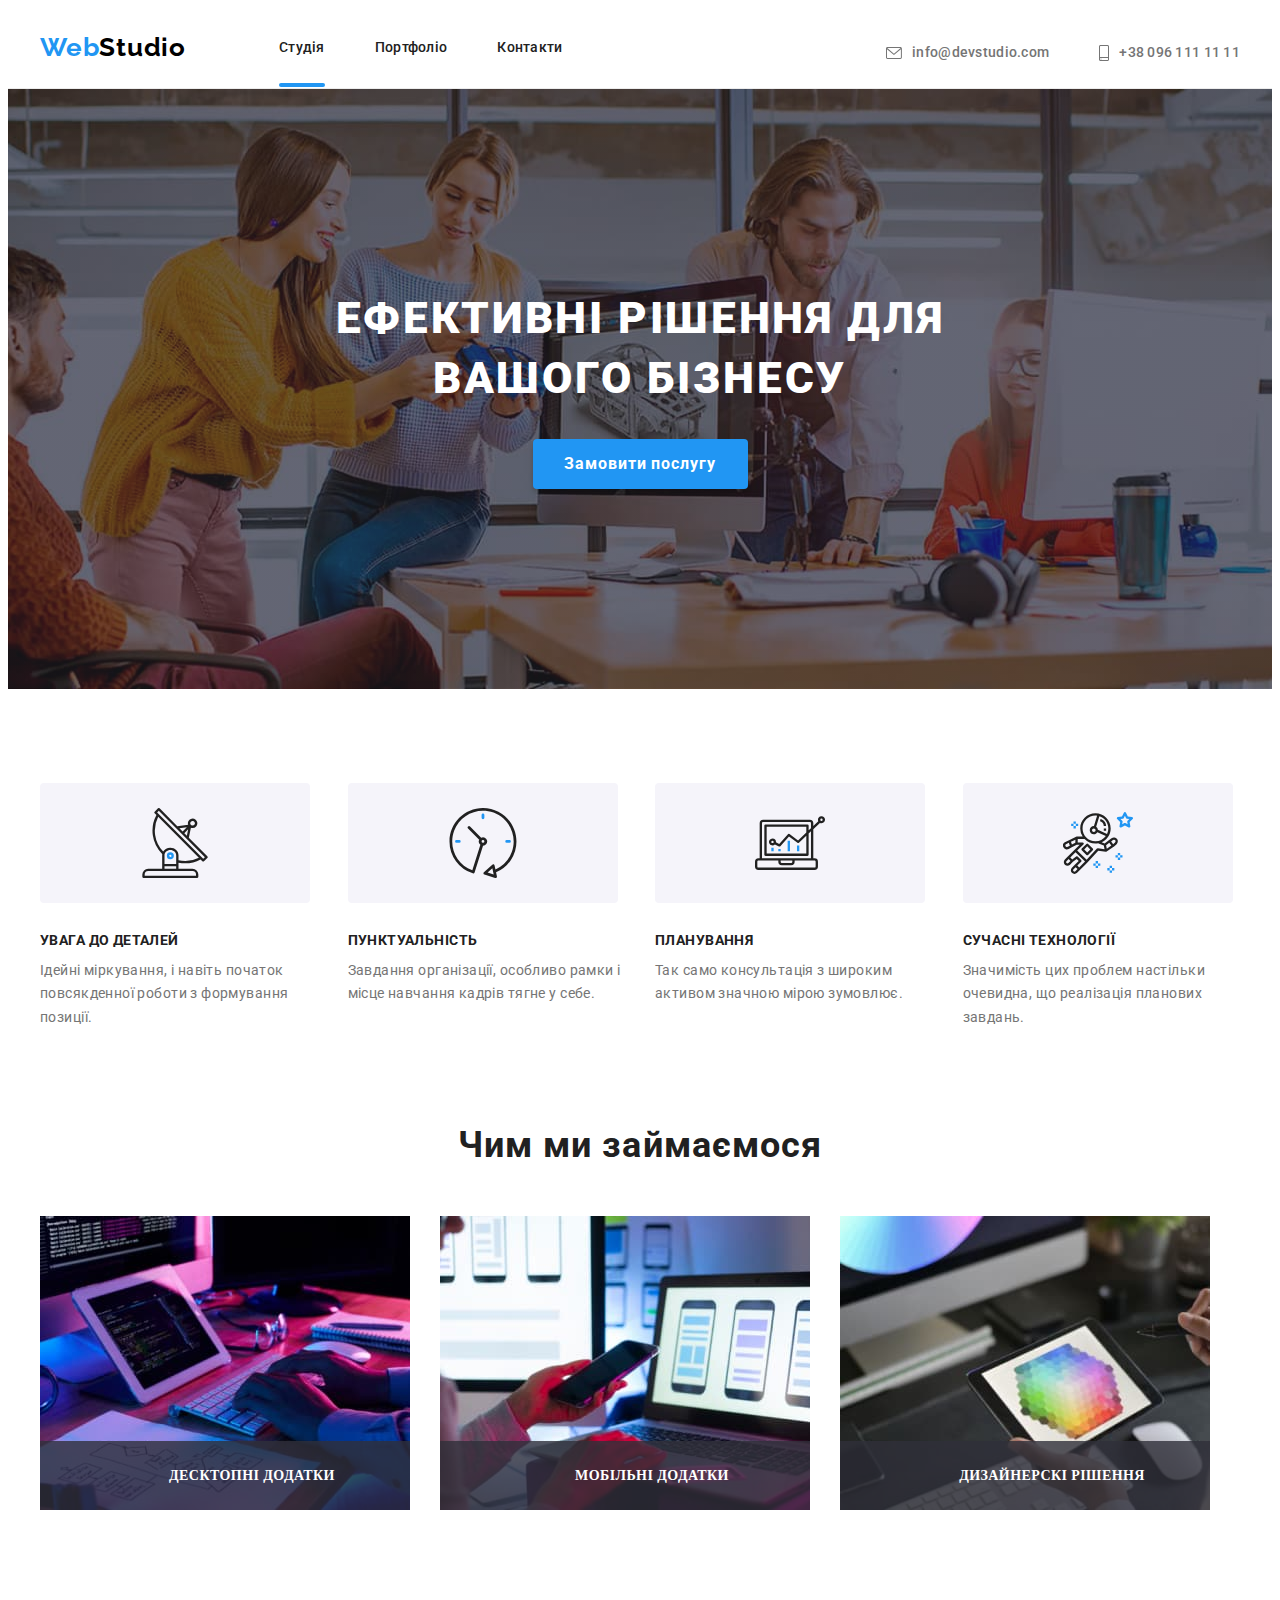
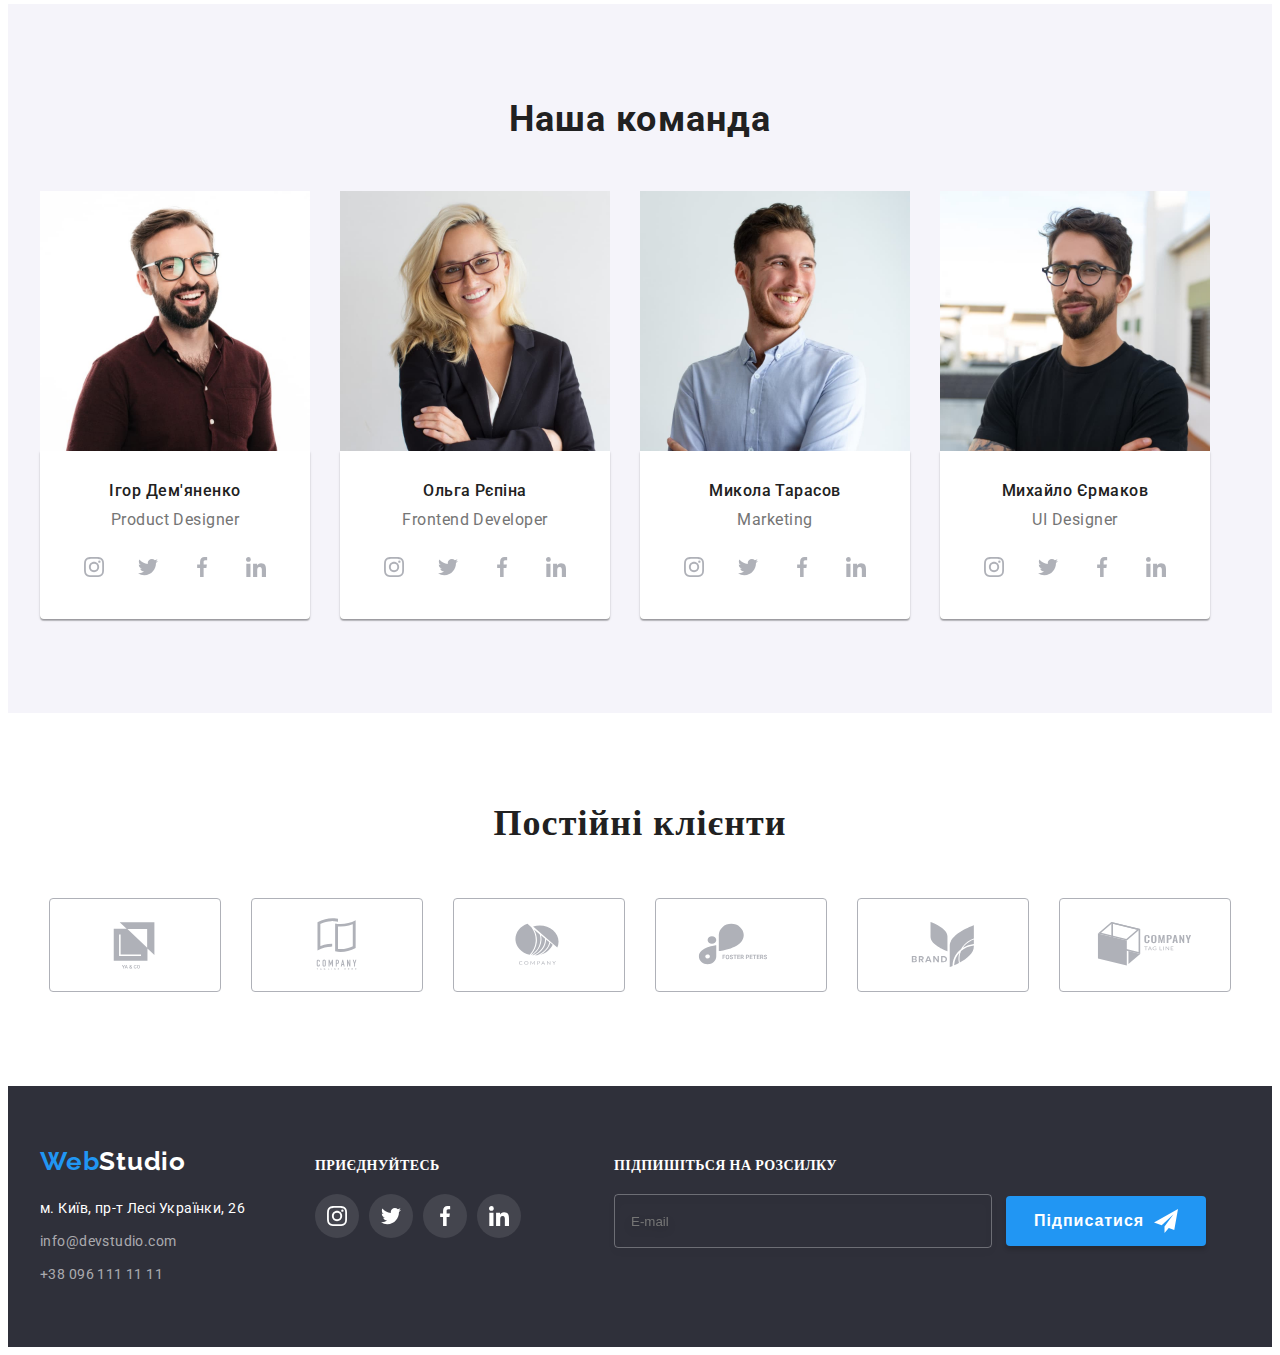
==== index.html @ 25b63eb1 "hw8" ====
<!DOCTYPE html>
<html lang="uk">
  <head>
    <meta charset="UTF-8" />
    <meta http-equiv="X-UA-Compatible" content="IE=edge" />
    <meta name="viewport" content="width=device-width, initial-scale=1.0" />
    <title>WebStudio</title>
    <link rel="preconnect" href="https://fonts.googleapis.com" />
    <link rel="preconnect" href="https://fonts.gstatic.com" crossorigin />
    <link
      href="https://fonts.googleapis.com/css2?family=Raleway:wght@700&family=Roboto:wght@400;500;700;900&display=swap"
      rel="stylesheet"
    />
    <link
      rel="stylesheet"
      href="https://cdnjs.cloudflare.com/ajax/libs/modern-normalize/1.1.0/modern-normalize.min.css"
      integrity="sha512-wpPYUAdjBVSE4KJnH1VR1HeZfpl1ub8YT/NKx4PuQ5NmX2tKuGu6U/JRp5y+Y8XG2tV+wKQpNHVUX03MfMFn9Q=="
      crossorigin="anonymous"
      referrerpolicy="no-referrer"
    />
    <link
      rel="stylesheet"
      href="https://cdnjs.cloudflare.com/ajax/libs/animate.css/4.1.1/animate.min.css"
    />
    <link href="https://unpkg.com/aos@2.3.1/dist/aos.css" rel="stylesheet" />
    <link rel="stylesheet" href="./css/main.min.css" />
  </head>
  <body>
    <header class="header">
      <div class="container header__container">
        <nav class="navigation">
          <a class="navigation__web link" href="./index.html"
            >Web<span class="navigation__studio link">Studio</span></a
          >
          <ul class="list menu">
            <li class="menu__item">
              <a class="menu__link link alink border-studio" href="./index.html"
                >Студія</a
              >
            </li>
            <li class="menu__item">
              <a class="menu__link link" href="./portfolio.html">Портфоліо</a>
            </li>
            <li class="menu__item">
              <a class="menu__link link" href="#">Контакти</a>
            </li>
          </ul>
        </nav>
        <div class="connect">
          <ul class="menu list">
            <li class="menu__item">
              <a class="menu__mail link" href="mailto:info@devstudio.com">
                <svg class="menu__mail-icon" width="16" height="12">
                  <use href="./images/symbol-defs.svg#icon-envelope"></use>
                </svg>
                info@devstudio.com
              </a>
            </li>
            <li class="menu__item">
              <a class="menu__tel link" href="tel:+380961111111">
                <svg class="menu__tel-icon" width="10" height="16">
                  <use href="./images/symbol-defs.svg#icon-smartphone"></use>
                </svg>
                +38 096 111 11 11
              </a>
            </li>
          </ul>
        </div>
      </div>
    </header>
    <main>
      <section class="hero-section">
        <div class="container">
          <h1 class="hero-text header-container">
            Ефективні рішення для вашого бізнесу
          </h1>
          <button class="hero-btn" data-modal-open type="button">
            Замовити послугу
          </button>
        </div>
      </section>
      <section class="main-text">
        <!-- <h2 class="hero-features">Наші особливості</h2> -->
        <div class="container">
          <ul class="hero-list list">
            <li class="hero-item">
              <div class="item-container">
                <svg class="complementary-icon">
                  <use href="./images/symbol-defs.svg#icon-antenna"></use>
                </svg>
              </div>
              <h3 class="hero-title">Увага до деталей</h3>
              <p class="hero-paragraph">
                Ідейні міркування, і навіть початок повсякденної роботи з
                формування позиції.
              </p>
            </li>
            <li class="hero-item">
              <div class="item-container">
                <svg class="complementary-icon">
                  <use href="./images/symbol-defs.svg#icon-clock"></use>
                </svg>
              </div>
              <h3 class="hero-title">Пунктуальність</h3>
              <p class="hero-paragraph">
                Завдання організації, особливо рамки і місце навчання кадрів
                тягне у себе.
              </p>
            </li>
            <li class="hero-item">
              <div class="item-container">
                <svg class="complementary-icon">
                  <use href="./images/symbol-defs.svg#icon-diagram"></use>
                </svg>
              </div>
              <h3 class="hero-title">Планування</h3>
              <p class="hero-paragraph">
                Так само консультація з широким активом значною мірою зумовлює.
              </p>
            </li>
            <li class="hero-item">
              <div class="item-container">
                <svg class="complementary-icon">
                  <use href="./images/symbol-defs.svg#icon-astronaut"></use>
                </svg>
              </div>
              <h3 class="hero-title">Сучасні технології</h3>
              <p class="hero-paragraph">
                Значимість цих проблем настільки очевидна, що реалізація
                планових завдань.
              </p>
            </li>
          </ul>
        </div>
      </section>
      <section class="section-3">
        <div class="container">
          <h2 class="section__3">Чим ми займаємося</h2>
          <ul class="section__list list">
            <li>
              <div class="section__photo">
                <img
                  src="./images/images1.jpg"
                  alt="Розробка сайтів"
                  width="370"
                  height="294"
                />
                <p class="section__3-text">Десктопні додатки</p>
              </div>
            </li>
            <li>
              <div class="section__photo">
                <img
                  src="./images/images2.jpg"
                  alt="Розробка мобільних додатків"
                  width="370"
                  height="294"
                />
                <p class="section__3-text">Мобільні додатки</p>
              </div>
            </li>
            <li>
              <div class="section__photo">
                <img
                  src="./images/images3.jpg"
                  alt="Дизайн сайтів"
                  width="370"
                  height="294"
                />
                <p class="section__3-text">Дизайнерскі рішення</p>
              </div>
            </li>
          </ul>
        </div>
      </section>
      <section class="hero-section-4">
        <div class="container">
          <h2 class="section-4">Наша команда</h2>
          <ul class="hero-section4 list">
            <li class="manufacturers">
              <img
                src="./images/images-ihor.jpg"
                alt="Ігор Дем'яненко"
                width="270"
                height="260"
              />
              <div class="border-worker">
                <h3 class="hero-worker">Ігор Дем'яненко</h3>
                <p class="hero-position" lang="en">Product Designer</p>
                <ul class="list-soc list">
                  <li class="link-soc link">
                    <a class="worker-soc-link" href="#">
                      <svg class="soc-icon" width="20" height="20">
                        <use
                          href="./images/symbol-defs.svg#icon-instagram"
                        ></use>
                      </svg>
                    </a>
                  </li>
                  <li class="link-soc link">
                    <a class="worker-soc-link" href="#">
                      <svg class="soc-icon" width="20" height="20">
                        <use href="./images/symbol-defs.svg#icon-twitter"></use>
                      </svg>
                    </a>
                  </li>
                  <li class="link-soc link">
                    <a class="worker-soc-link" href="#">
                      <svg class="soc-icon" width="20" height="20">
                        <use
                          href="./images/symbol-defs.svg#icon-facebook"
                        ></use>
                      </svg>
                    </a>
                  </li>
                  <li class="link-soc link">
                    <a class="worker-soc-link" href="#">
                      <svg class="soc-icon" width="20" height="20">
                        <use
                          href="./images/symbol-defs.svg#icon-linkedin"
                        ></use>
                      </svg>
                    </a>
                  </li>
                </ul>
              </div>
            </li>
            <li class="manufacturers">
              <img
                src="./images/images-olha.jpg"
                alt="Ольга Рєпіна"
                width="270"
                height="260"
              />
              <div class="border-worker">
                <h3 class="hero-worker">Ольга Рєпіна</h3>
                <p class="hero-position" lang="en">Frontend Developer</p>
                <ul class="list-soc list">
                  <li class="link-soc link">
                    <a class="worker-soc-link" href="#">
                      <svg class="soc-icon" width="20" height="20">
                        <use
                          href="./images/symbol-defs.svg#icon-instagram"
                        ></use>
                      </svg>
                    </a>
                  </li>
                  <li class="link-soc link">
                    <a class="worker-soc-link" href="#">
                      <svg class="soc-icon" width="20" height="20">
                        <use href="./images/symbol-defs.svg#icon-twitter"></use>
                      </svg>
                    </a>
                  </li>
                  <li class="link-soc link">
                    <a class="worker-soc-link" href="#">
                      <svg class="soc-icon" width="20" height="20">
                        <use
                          href="./images/symbol-defs.svg#icon-facebook"
                        ></use>
                      </svg>
                    </a>
                  </li>
                  <li class="link-soc link">
                    <a class="worker-soc-link" href="#">
                      <svg class="soc-icon" width="20" height="20">
                        <use
                          href="./images/symbol-defs.svg#icon-linkedin"
                        ></use>
                      </svg>
                    </a>
                  </li>
                </ul>
              </div>
            </li>
            <li class="manufacturers">
              <img
                src="./images/images-mykola.jpg"
                alt="Микола Тарасов"
                width="270"
                height="260"
              />
              <div class="border-worker">
                <h3 class="hero-worker">Микола Тарасов</h3>
                <p class="hero-position" lang="en">Marketing</p>
                <ul class="list-soc list">
                  <li class="link-soc link">
                    <a class="worker-soc-link" href="#">
                      <svg class="soc-icon" width="20" height="20">
                        <use
                          href="./images/symbol-defs.svg#icon-instagram"
                        ></use>
                      </svg>
                    </a>
                  </li>
                  <li class="link-soc link">
                    <a class="worker-soc-link" href="#">
                      <svg class="soc-icon" width="20" height="20">
                        <use href="./images/symbol-defs.svg#icon-twitter"></use>
                      </svg>
                    </a>
                  </li>
                  <li class="link-soc link">
                    <a class="worker-soc-link" href="#">
                      <svg class="soc-icon" width="20" height="20">
                        <use
                          href="./images/symbol-defs.svg#icon-facebook"
                        ></use>
                      </svg>
                    </a>
                  </li>
                  <li class="link-soc link">
                    <a class="worker-soc-link" href="#">
                      <svg class="soc-icon" width="20" height="20">
                        <use
                          href="./images/symbol-defs.svg#icon-linkedin"
                        ></use>
                      </svg>
                    </a>
                  </li>
                </ul>
              </div>
            </li>
            <li class="manufacturers">
              <img
                src="./images/images-mykhailo.jpg"
                alt="Михайло Єрмаков"
                width="270"
                height="260"
              />
              <div class="border-worker">
                <h3 class="hero-worker">Михайло Єрмаков</h3>
                <p class="hero-position" lang="en">UI Designer</p>
                <ul class="list-soc list">
                  <li class="link-soc link">
                    <a class="worker-soc-link" href="#">
                      <svg class="soc-icon" width="20" height="20">
                        <use
                          href="./images/symbol-defs.svg#icon-instagram"
                        ></use>
                      </svg>
                    </a>
                  </li>
                  <li class="link-soc link">
                    <a class="worker-soc-link" href="#">
                      <svg class="soc-icon" width="20" height="20">
                        <use href="./images/symbol-defs.svg#icon-twitter"></use>
                      </svg>
                    </a>
                  </li>
                  <li class="link-soc link">
                    <a class="worker-soc-link" href="#">
                      <svg class="soc-icon" width="20" height="20">
                        <use
                          href="./images/symbol-defs.svg#icon-facebook"
                        ></use>
                      </svg>
                    </a>
                  </li>
                  <li class="link-soc link">
                    <a class="worker-soc-link" href="#">
                      <svg class="soc-icon" width="20" height="20">
                        <use
                          href="./images/symbol-defs.svg#icon-linkedin"
                        ></use>
                      </svg>
                    </a>
                  </li>
                </ul>
              </div>
            </li>
          </ul>
        </div>
      </section>
      <section class="section-client">
        <div class="clients-container container">
          <h2 class="section-5">Постійні клієнти</h2>
          <ul class="section5-list list">
            <li class="section-5-list">
              <a class="section-5-link" href="#">
                <svg class="section5" width="106" height="60">
                  <use href="./images/symbol-defs.svg#icon-Logo"></use>
                </svg>
              </a>
            </li>
            <li class="section-5-list">
              <a class="section-5-link" href="#">
                <svg class="section5" width="106" height="60">
                  <use href="./images/symbol-defs.svg#icon-Logo-2"></use>
                </svg>
              </a>
            </li>
            <li class="section-5-list">
              <a class="section-5-link" href="#">
                <svg class="section5" width="106" height="60">
                  <use href="./images/symbol-defs.svg#icon-Logo-3"></use>
                </svg>
              </a>
            </li>
            <li class="section-5-list">
              <a class="section-5-link" href="#">
                <svg class="section5" width="106" height="60">
                  <use href="./images/symbol-defs.svg#icon-Logo-4"></use>
                </svg>
              </a>
            </li>
            <li class="section-5-list">
              <a class="section-5-link" href="#">
                <svg class="section5" width="106" height="60">
                  <use href="./images/symbol-defs.svg#icon-Logo-5"></use>
                </svg>
              </a>
            </li>
            <li class="section-5-list">
              <a class="section-5-link" href="#">
                <svg class="section5" width="106" height="60">
                  <use href="./images/symbol-defs.svg#icon-Logo-6"></use>
                </svg>
              </a>
            </li>
          </ul>
        </div>
      </section>
    </main>
    <footer class="footer">
      <div class="footer-completely container">
        <div class="Webstudio">
          <a class="footer-webstudio link" href="./index.html"
            >Web<span class="footer-studio">Studio</span></a
          >
          <address class="footer-adress">
            <ul class="list">
              <li>
                <a
                  class="footer-map link"
                  href="https://goo.gl/maps/qHowAvCpYgENEXxt7"
                  target="_blank"
                  rel="noopener noreferrer"
                  >м. Київ, пр-т Лесі Українки, 26</a
                >
              </li>
              <li>
                <a class="footer-mail link" href="mailto:info@devstudio.com"
                  >info@devstudio.com</a
                >
              </li>
              <li>
                <a class="footer-tel link" href="tel:+380961111111"
                  >+38 096 111 11 11</a
                >
              </li>
            </ul>
          </address>
        </div>
        <div class="footer-soc">
          <p class="footer-text">приєднуйтесь</p>
          <ul class="footer-soc-list list">
            <li class="footer-link link">
              <a class="footer-links" href="#">
                <svg class="footer-soc-links" width="20" height="20">
                  <use href="./images/symbol-defs.svg#icon-instagram"></use>
                </svg>
              </a>
            </li>
            <li class="footer-link link">
              <a class="footer-links" href="#">
                <svg class="footer-soc-links" width="20" height="20">
                  <use href="./images/symbol-defs.svg#icon-twitter"></use>
                </svg>
              </a>
            </li>
            <li class="footer-link link">
              <a class="footer-links" href="#">
                <svg class="footer-soc-links" width="20" height="20">
                  <use href="./images/symbol-defs.svg#icon-facebook"></use>
                </svg>
              </a>
            </li>
            <li class="footer-link link">
              <a class="footer-links" href="#">
                <svg class="footer-soc-links" width="20" height="20">
                  <use href="./images/symbol-defs.svg#icon-linkedin"></use>
                </svg>
              </a>
            </li>
          </ul>
        </div>
        <div class="subscribe">
          <p class="subscribe-text">Підпишіться на розсилку</p>
          <form class="js-speaker-form">
            <label for="mail" class="form-mail">
              <input
                class="text-input"
                type="email"
                name="mail"
                placeholder="E-mail"
                id="mail"
              />
            </label>
            <button class="subscribe-text-btn" type="submit">
              Підписатися
              <svg class="send-icon" width="24" height="24">
                <use href="./images/symbol-defs.svg#icon-send"></use>
              </svg>
            </button>
          </form>
        </div>
      </div>
    </footer>
    <div class="backdrop is-hidden" data-modal>
      <div class="modal">
        <div class="questionnaire">
          <p class="modal-text">Залиште свої дані, ми вам передзвонимо</p>
          <form class="questionnaire-form-1">
            <div class="field">
              <label for="user" class="label-text">Ім'я</label>
              <div class="input-wrap">
                <input type="user" name="user" id="user" class="modal-input" />
                <svg class="modal-person-icon" width="18" height="18">
                  <use href="images/symbol-defs.svg#icon-person"></use>
                </svg>
              </div>
            </div>
            <div class="field">
              <label for="tel" class="label-text">Телефон</label>
              <div class="input-wrap">
                <input type="tel" name="tel" id="tel" class="modal-input" />
                <svg class="modal-person-icon" width="18" height="18">
                  <use href="images/symbol-defs.svg#icon-phone"></use>
                </svg>
              </div>
            </div>
            <div class="field">
              <label for="email" class="label-text">Пошта</label>
              <div class="input-wrap">
                <input
                  type="email"
                  name="mail"
                  id="email"
                  class="modal-input"
                />
                <svg class="modal-person-icon" width="18" height="18">
                  <use href="images/symbol-defs.svg#icon-email"></use>
                </svg>
              </div>
            </div>
            <div class="field">
              <label for="comment" class="label-text">Коментар</label>
              <textarea
                name="comment"
                id="comment"
                placeholder="Введіть текст"
                class="modal-texteria"
              ></textarea>
            </div>
            <div class="politics">
              <input
                type="checkbox"
                class="input-check visualy-hidden"
                name="privacy"
                value="tru"
                id="privacy"
              />
              <label for="privacy" class="check-text">
                <span>
                  <svg class="check-icon" width="11" height="8">
                    <use href="images/symbol-defs.svg#icon-check"></use>
                  </svg>
                </span>
                Погоджуюся з розсилкою та приймаю
                <a class="term-contract">Умови договору</a></label
              >
            </div>
            <div class="modal-btn-text">
              <button type="submit" class="btn-text-modal">Відправити</button>
            </div>
          </form>
        </div>
        <button type="button" data-modal-close class="modal-btn">
          <svg class="modal-close-icon" width="18" height="18">
            <use href="./images/symbol-defs.svg#icon-close"></use>
          </svg>
        </button>
      </div>
    </div>
    <script src="https://unpkg.com/aos@2.3.1/dist/aos.js"></script>
    <script>
      AOS.init();
    </script>
    <script src="./js/modal.js"></script>
  </body>
</html>
---- css/main.min.css ----
:root{--main-color: #212121;--header-color: #2196f3;--header-studio-color: #000000;--header-tel: #757575;--hero-text: #ffffff;--background-color: #2f303a;--footer-tel: rgba(255, 255, 255, 0.6);--hero-section-4: #F5F4FA;--hero-btn-focus: #188CE8;--border: #ECECEC;--portfolio-border: #F5F5F5}.visualy-hidden{position:absolute;white-space:nowrap;width:1px;height:1px;overflow:hidden;border:0;padding:0;clip:rect(0 0 0 0);-webkit-clip-path:inset(50%);clip-path:inset(50%);margin:-1px}.alink{color:var(--header-color)}.item-container{justify-content:center;margin-bottom:30px;width:270px;height:120px;background-size:contain;background-color:#f5f4fa;border-radius:4px}.complementary-icon{width:70px;height:70px}button{border:none;border-radius:4px}p,h1,h2,h3,h4,h5,h6{margin:0}ul,ol{margin:0;padding-left:0}img{display:block}.modal-btn-text,.check-text span,.check-text,.modal-btn,.footer-soc-list,.footer-links,.footer-text,.section5-list,.section-5-link,.section5,.worker-soc-link,.menu__mail,.menu__tel,.header__container,.navigation,.item-container{display:flex;align-items:center}.container{width:1200px;padding-left:15px;padding-right:15px;margin:0 auto;align-items:flex-end}.backdrop{position:fixed;top:0;width:100%;height:100%;background-color:rgba(0,0,0,.2);transition:opacity 250ms linear,visibility 250ms linear}.list{list-style:none}.link{text-decoration:none}.body{font-family:"Roboto",sans-serif;background-color:var(--hero-text)}.style-btn{font-family:"Roboto",sans-serif;font-weight:500;font-size:16px;line-height:1.62;letter-spacing:.03em;color:var(--main-color);background:var(--hero-section-4)}.main-btn{padding:6px 22px;transition:background-color 250ms cubic-bezier(0.4, 0, 0.2, 1),color 250ms cubic-bezier(0.4, 0, 0.2, 1)}.main-btn:focus{color:var(--hero-text);background-color:var(--header-color)}.main-btn:hover{background-color:var(--header-color);color:var(--hero-text);cursor:pointer}.header{padding-top:24px;padding-bottom:25px;border-bottom:1px solid var(--border)}.navigation__web{font-family:"Raleway",sans-serif;font-weight:700;font-size:26px;line-height:1.19;letter-spacing:.03em;color:var(--header-color);margin-right:93px}.navigation__studio{font-family:"Raleway",sans-serif;font-weight:700;font-size:26px;line-height:1.19;letter-spacing:.03em;color:var(--header-studio-color)}.menu__link{font-family:"Roboto",sans-serif;font-weight:500;font-size:14px;line-height:1.14;letter-spacing:.02em;color:var(--main-color);position:relative;transition:color 250ms linear}.menu__link::after{display:block;position:absolute;right:0;bottom:-32px;width:0;height:4px;border-radius:2px;background-color:var(--header-color);content:"";transition:width 250ms cubic-bezier(0.4, 0, 0.2, 1)}.menu__link:hover::after{width:100%;display:block;position:absolute;left:0;bottom:-32px;height:4px;border-radius:2px;background-color:var(--header-color);content:"";transition:width 250ms cubic-bezier(0.4, 0, 0.2, 1)}.border-studio::after{width:100%;display:block;position:absolute;left:0;bottom:-32px;height:4px;border-radius:2px;background-color:var(--header-color);content:"";transition:width 250ms cubic-bezier(0.4, 0, 0.2, 1)}.menu__mail,.menu__tel,.menu__mail-icon,.menu__tel-icon{transition:color 250ms linear}.menu{display:inline-flex;gap:50px}.connect{margin-left:auto}.menu__link:hover,.menu__mail:hover,.menu__tel:hover,.footer-mail:hover,.footer-tel:hover,.footer-map:hover{color:var(--header-color)}.menu__link:focus,.menu__mail:focus,.menu__tel:focus,.footer-mail:focus,.footer-tel:focus,.footer-map:focus{color:var(--header-color)}.menu__mail-icon,.menu__tel-icon{fill:currentColor}.menu__mail-icon:hover,.menu__mail-icon:hover,.menu__tel-icon:hover,.menu__tel-icon:hover{color:var(--header-color)}.menu__tel,.menu__mail{gap:10px}.menu__mail,.menu__tel{font-family:"Roboto",sans-serif;font-weight:500;font-size:14px;line-height:1.14;letter-spacing:.02em;color:var(--header-tel)}.hero-text{font-family:"Roboto",sans-serif;font-weight:900;font-size:44px;line-height:1.36;letter-spacing:.06em;text-transform:uppercase;color:var(--hero-text);margin-bottom:30px;max-width:696px}.hero-btn{font-family:"Roboto",sans-serif;font-weight:700;font-size:16px;line-height:1.88;letter-spacing:.06em;color:var(--hero-text);background-color:var(--header-color);cursor:pointer;display:inline-block;width:215px;height:50px;text-align:center;box-shadow:0px 4px 4px rgba(0,0,0,.15);border-radius:4px;transition:color 250ms linear,background-color 250ms linear}.hero-btn:hover{color:var(--hero-text);background-color:var(--hero-btn-focus)}.hero-btn:focus{color:var(--hero-text);background-color:var(--hero-btn-focus)}.hero-text-section{padding-top:94px}.hero-section{background-image:linear-gradient(rgba(47, 48, 58, 0.4), rgba(47, 48, 58, 0.4)),url(../images/hero-bg.jpg);max-width:1600px;background-repeat:no-repeat;background-position:center;background-size:cover;padding-top:200px;padding-bottom:200px;display:flex;text-align:center;margin-bottom:94px;background-color:#c4c4c4;margin:0 auto}.hero-list{padding-top:94px;display:flex;gap:30px}.hero-item{flex-basis:calc((100% - 90px)/4)}.hero-text{display:flex;margin-left:auto;margin-right:auto}.hero-title{font-family:"Roboto",sans-serif;font-weight:700;font-size:14px;line-height:1.14;letter-spacing:.03em;text-transform:uppercase;color:var(--main-color);margin-bottom:10px}.hero-paragraph{font-family:"Roboto",sans-serif;font-weight:400;font-size:14px;line-height:1.71;letter-spacing:.03em;color:var(--header-tel)}.section__3,.section-4{font-family:"Roboto",sans-serif;font-weight:700;font-size:36px;line-height:1.17;letter-spacing:.03em;text-align:center;color:var(--main-color)}.section__3{margin-bottom:50px}.section-3{padding-top:94px;padding-bottom:94px}.section__3-text{font-family:"Roboto" sans-serif;font-style:normal;font-weight:700;font-size:14px;line-height:1.14;letter-spacing:.03em;text-align:center;text-transform:uppercase;color:var(--hero-text);background-color:rgba(47,48,58,.8);position:absolute;bottom:0;left:0;padding:27px;width:100%;overflow:auto}.section__photo{position:relative;overflow:hidden}.section__list{display:flex;gap:30px}.hero-section-4{padding-top:94px;padding-bottom:94px}.hero-section4{display:flex;gap:30px;text-align:center}.section-4{margin-bottom:50px}.hero-section-4{background-color:var(--hero-section-4)}.manufacturers{background-color:var(--hero-text)}.border-worker{box-shadow:0px 1px 3px rgba(0,0,0,.12),0px 1px 1px rgba(0,0,0,.14),0px 2px 1px rgba(0,0,0,.2);border-radius:0px 0px 4px 4px;padding-top:30px;padding-bottom:30px}.hero-worker{font-family:"Roboto",sans-serif;font-weight:500;font-size:16px;line-height:1.19;letter-spacing:.03em;color:var(--main-color);margin-bottom:10px}.list-soc{display:flex;justify-content:center;gap:10px}.soc-icon{fill:#afb1b8}.worker-soc-link:hover .soc-icon,.worker-soc-link:focus .soc-icon{fill:var(--hero-text)}.worker-soc-link{justify-content:center;width:44px;height:44px;border-radius:50%;background-color:rgba(0,0,0,0);transition:background-color 250ms cubic-bezier(0.4, 0, 0.2, 1)}.worker-soc-link:hover,.worker-soc-link:focus{background-color:var(--header-color)}.hero-position{font-family:"Roboto",sans-serif;font-weight:400;font-size:16px;line-height:1.19;letter-spacing:.03em;color:var(--header-tel);margin-bottom:16px}.section-client{padding-top:90px;padding-bottom:94px}.section-5{font-family:"Roboto" sans-serif;font-style:normal;font-weight:700;font-size:36px;line-height:1.16;letter-spacing:.03em;text-align:center;color:var(--main-color);margin-bottom:54px}.section5{justify-content:center;fill:#afb1b8}.section-5-link:hover .section5,.section-5-link:focus .section5{border-color:var(--header-color);fill:var(--header-color)}.section5:hover{fill:var(--header-color)}.section5:focus{fill:var(--header-color)}.section-5-link{justify-content:center;width:170px;height:92px;border:1px solid #afb1b8;border-radius:4px;fill:rgba(170,255,187,.0666666667)}.section-5-link:hover,.section-5-link:hover{border-color:var(--header-color)}.section5-list{justify-content:center;gap:30px}.footer{padding-top:60px;padding-bottom:60px;background-color:var(--background-color)}.footer-adress{font-style:normal}.footer-webstudio{font-family:"Raleway",sans-serif;font-weight:700;font-size:26px;line-height:1.19;letter-spacing:.03em;color:var(--header-color);margin-bottom:20px;display:inline-block}.footer-studio{font-family:"Raleway",sans-serif;font-weight:700;font-size:26px;line-height:1.19;letter-spacing:.03em;color:var(--hero-text)}.footer-map{font-family:"Roboto",sans-serif;font-weight:400;font-size:14px;line-height:1.71;letter-spacing:.03em;color:var(--hero-text);margin-bottom:9px;display:inline-block}.footer-mail{font-family:"Roboto",sans-serif;font-weight:400;font-size:14px;line-height:1.71;letter-spacing:.03em;color:var(--footer-tel);margin-bottom:9px;display:inline-block}.footer-tel{font-family:"Roboto",sans-serif;font-weight:400;font-size:14px;line-height:1.71;letter-spacing:.03em;color:var(--footer-tel)}.footer-text{font-family:"Roboto" sans-serif;font-style:normal;font-weight:700;font-size:14px;line-height:1.14;letter-spacing:.03em;text-transform:uppercase;color:#fff;margin-bottom:20px}.Webstudio{margin-right:70px}.footer-completely{display:flex;align-items:baseline;justify-content:flex-start}.footer-links{justify-content:center;width:44px;height:44px;border-radius:50%;background-color:rgba(255,255,255,.1);transition:background-color 250ms cubic-bezier(0.4, 0, 0.2, 1)}.footer-links:hover,.footer-links:focus{background-color:var(--header-color)}.footer-soc-links{fill:var(--hero-text)}.footer-soc-list{justify-content:center;gap:10px}.footer-soc{gap:30px}.subscribe-text{font-family:"Roboto" sans-serif;font-style:normal;font-weight:700;font-size:14px;line-height:1.14;letter-spacing:.03em;text-transform:uppercase;color:var(--hero-text);margin-bottom:20px}.subscribe-text-btn{font-family:"Roboto" sans-serif;font-style:normal;font-weight:700;font-size:16px;line-height:1.88;letter-spacing:.06em;color:var(--hero-text);background-color:var(--header-color);box-shadow:0px 4px 4px rgba(0,0,0,.15);border-radius:4px;gap:10px;cursor:pointer;width:200px;height:50px;display:inline-flex;align-items:center;justify-content:center;transition:background-color 250ms cubic-bezier(0.4, 0, 0.2, 1)}.subscribe-text-btn:hover,.subscribe-text-btn:focus{background-color:var(--hero-btn-focus)}.send-icon{fill:var(--hero-text)}.form-mail{margin-right:10px}.text-input{color:var(--hero-text)}.js-speaker-form input{padding-left:16px;min-width:358px;min-height:50px;background:rgba(0,0,0,0);outline:rgba(0,0,0,0);border:1px solid rgba(255,255,255,.3);filter:drop-shadow(0px 4px 4px rgba(0, 0, 0, 0.15));border-radius:4px}.js-speaker-form input:hover,.js-speaker-form input:focus{border-color:var(--header-color)}.subscribe{margin-left:93px}.gallery__pages{font-family:"Roboto",sans-serif;font-weight:700;font-size:18px;line-height:2;letter-spacing:.06em;color:var(--main-color);margin-bottom:4px}.gallery__portfolio-text{font-family:"Roboto",sans-serif;font-weight:400;font-size:16px;line-height:1.88;letter-spacing:.03em;color:var(--header-tel)}.gallery__text{font-family:"Roboto";font-style:normal;font-weight:400;font-size:18px;line-height:1.56;letter-spacing:.03em;color:var(--hero-text);background-color:rgba(33,150,243,.9);position:absolute;top:0;left:0;padding:63px 24px;height:100%;transform:translateY(100%);transition:transform 250ms linear;overflow:auto}.gallery__item:hover .gallery__text{transform:translateY(0)}.gallery__top-text{position:relative;overflow:hidden}.portfolio__section{display:flex;gap:8px;justify-content:center;margin-bottom:50px}.gallery{display:flex;flex-wrap:wrap;gap:30px}.portfolio{padding-top:94px;padding-bottom:94px}.gallery__item{width:calc((100% - 60px)/3);position:relative}.gallery__images:hover{display:block;background:#fff;box-shadow:0px 1px 1px rgba(0,0,0,.12),0px 4px 4px rgba(0,0,0,.06),1px 4px 6px rgba(0,0,0,.16)}.gallery_images:focus{display:block;box-shadow:0px 1px 1px rgba(0,0,0,.12),0px 4px 4px rgba(0,0,0,.06),1px 4px 6px rgba(0,0,0,.16)}.border{border:1px solid var(--portfolio-border);padding:20px 24px;border-top:none}.modal{width:528px;min-height:581px;background-color:var(--hero-text);box-shadow:0px 1px 3px rgba(0,0,0,.12),0px 1px 1px rgba(0,0,0,.14),0px 2px 1px rgba(0,0,0,.2);border-radius:4px;position:absolute;top:50%;left:50%;transform:translate(-50%, -50%) scaleX(1);transition:transform 250ms linear}.backdrop.is-hidden .modal{transform:translate(-50%, -50%) scaleY(0)}.modal-btn{width:30px;height:30px;border:1px solid rgba(0,0,0,.1);border-radius:50%;background-color:rgba(0,0,0,0);position:absolute;right:8px;top:8px;justify-content:center;padding:0;cursor:pointer}.modal-btn:hover,.modal-btn:focus{background-color:var(--hero-text)}.modal-btn:hover .modal-close-icon,.modal-btn:focus .modal-close-icon{fill:var(--header-color)}.is-hidden{opacity:0;visibility:hidden;pointer-events:none}.modal-text{font-family:"Roboto",sans-serif;font-style:normal;font-weight:700;font-size:20px;line-height:1.15;letter-spacing:.03em;text-align:center;color:var(--main-color);padding-top:40px;padding-bottom:12px}.label-text{font-family:"Roboto" sans-serif;font-style:normal;font-weight:400;font-size:12px;line-height:1.17;letter-spacing:.01em;color:var(--header-tel)}.questionnaire{margin-left:40px;margin-right:40px}.field textarea{display:flex;resize:none;min-width:448px;min-height:120px;border:1px solid rgba(33,33,33,.2);border-radius:4px;background:rgba(0,0,0,0);outline:rgba(0,0,0,0)}.modal-person-icon{position:absolute;top:50%;transform:translateY(-50%);left:12px}.input-wrap{position:relative}.modal-input{display:flex;min-width:448px;min-height:40px;border:1px solid rgba(33,33,33,.2);border-radius:4px;margin-top:4px;margin-bottom:10px;padding-left:42px;background:rgba(0,0,0,0);outline:rgba(0,0,0,0)}.modal-input:focus{border:1px solid var(--header-color)}.modal-input:focus+.modal-person-icon{fill:var(--header-color)}.modal-texteria{margin-top:4px;margin-bottom:10px;padding:12px 16px}.modal-texteria:focus{border:1px solid var(--header-color)}.check-text{font-family:"Roboto",sans-serif;font-style:normal;font-weight:400;font-size:14px;line-height:1.71;letter-spacing:.03em;color:var(--header-tel);justify-content:center;margin-bottom:30px}.check-text span{width:16px;height:15px;border:2px solid var(--main-color);border-radius:2px;margin-right:8px;justify-content:center;fill:rgba(0,0,0,0)}.input-check:checked+.check-text span{background-color:var(--header-color);border-color:rgba(0,0,0,0);fill:var(--hero-text)}.input-check:focus+.check-text span{border-color:var(--header-color)}.btn-text-modal{font-family:"Roboto" sans-serif;font-style:normal;font-weight:700;font-size:16px;line-height:1.88;letter-spacing:.06em;align-items:center;text-align:center;color:var(--hero-text);background:var(--header-color);box-shadow:0px 4px 4px rgba(0,0,0,.15);border-radius:4px;width:200px;height:50px;cursor:pointer;transition:color 250ms linear,background-color 250ms linear}.btn-text-modal:hover{background-color:var(--hero-btn-focus)}.btn-text-modal:focus{background-color:var(--hero-btn-focus)}.modal-btn-text{justify-content:center}.term-contract{margin-left:4px;color:var(--header-color);-webkit-text-decoration-line:underline;text-decoration-line:underline;text-underline-offset:5px}/*# sourceMappingURL=main.min.css.map */
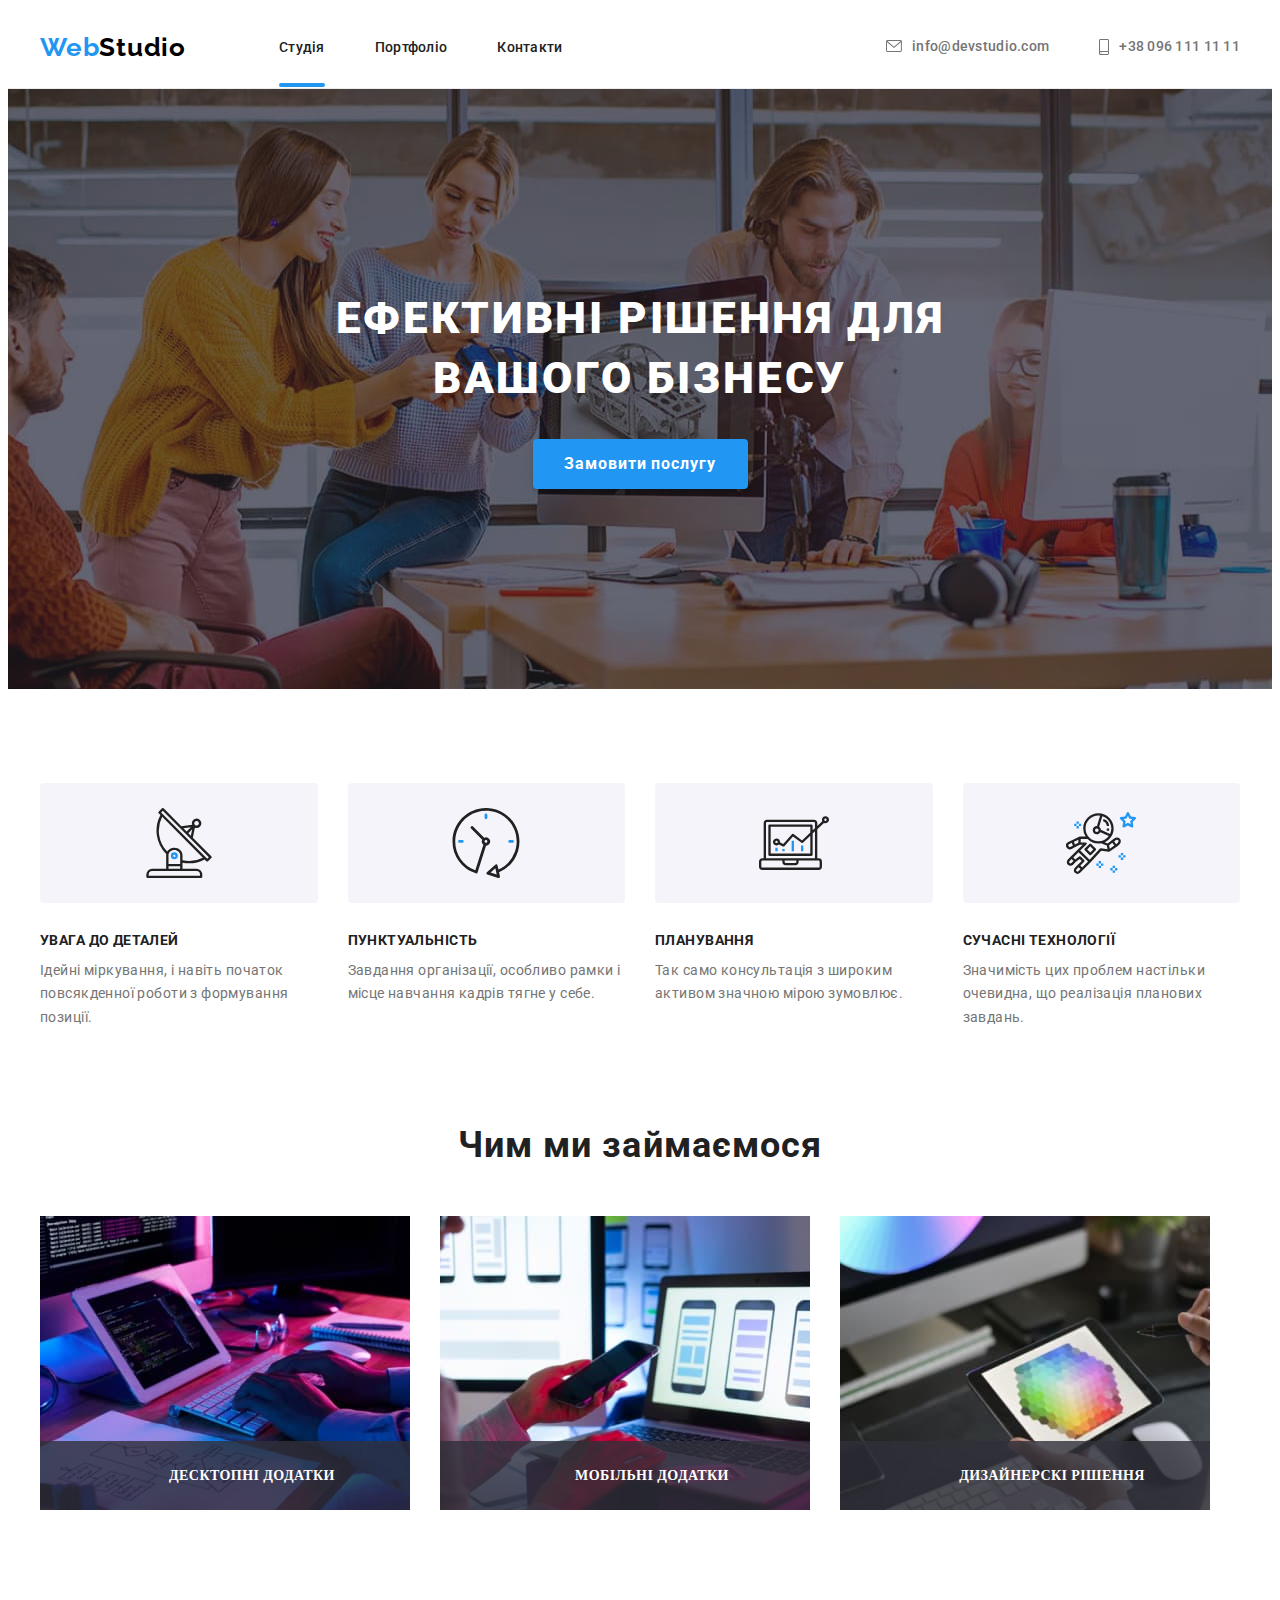
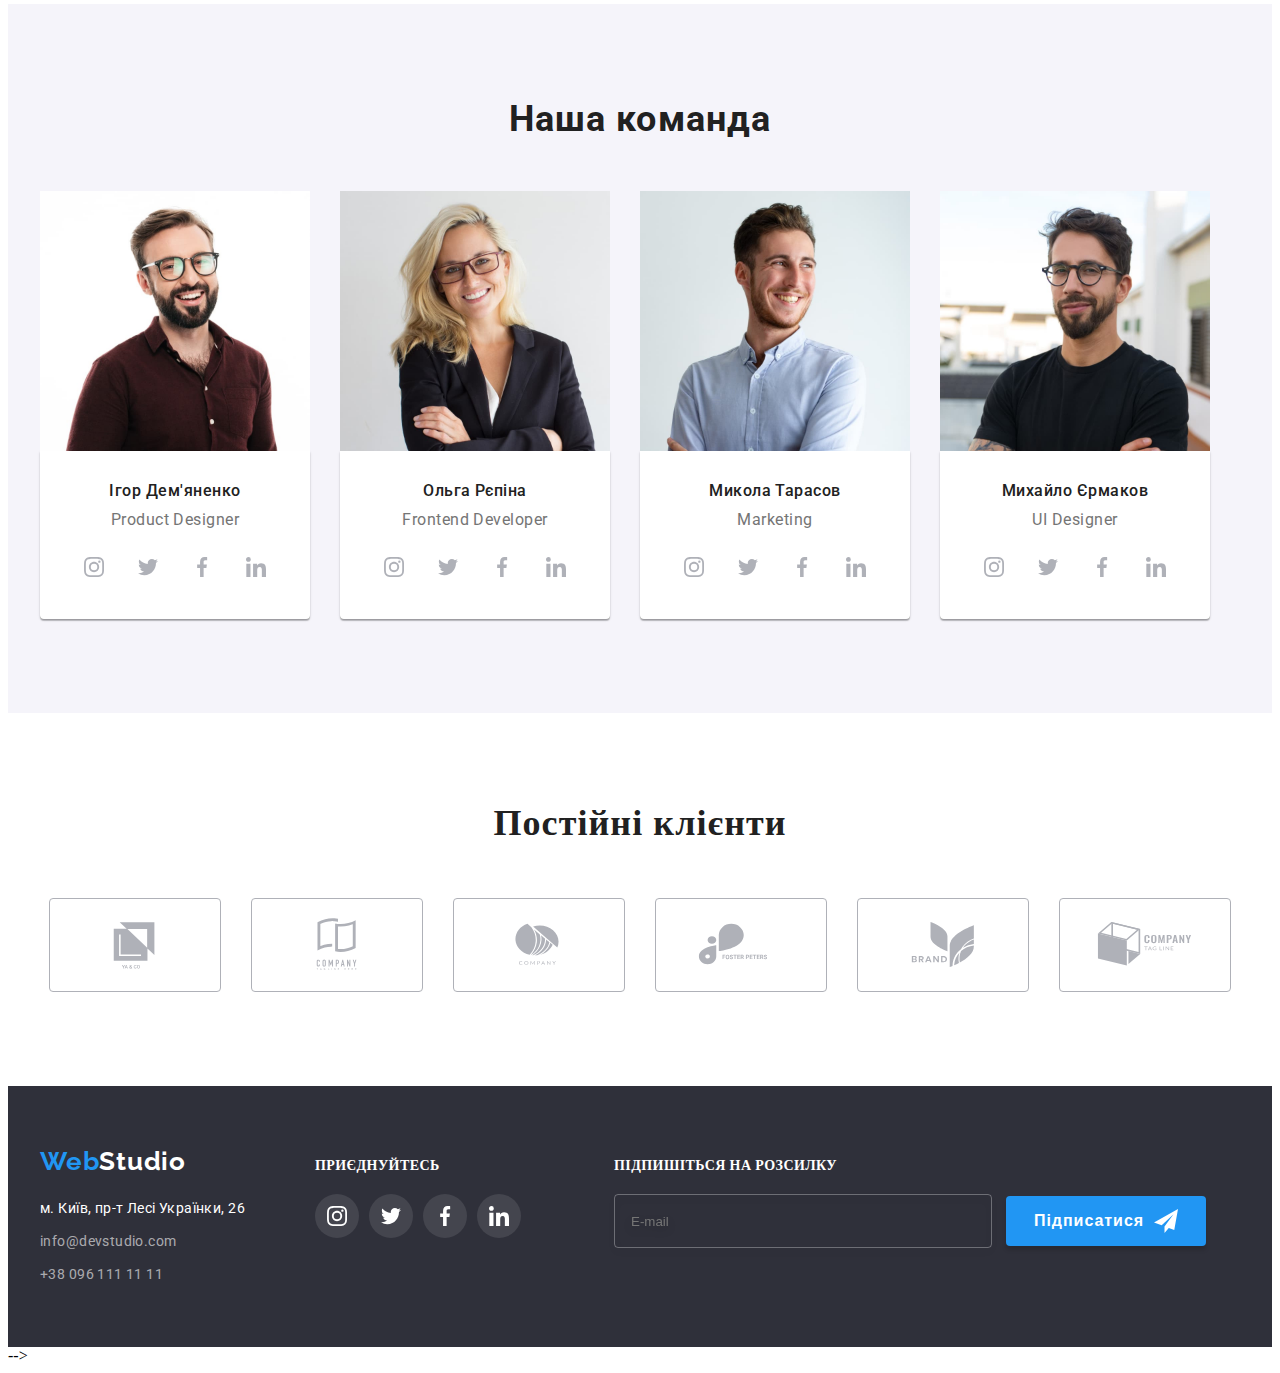
==== commit a4cd4486: "telephone" ====
--- a/index.html
+++ b/index.html
@@ -583,6 +583,7 @@
         </button>
       </div>
     </div>
+    -->
     <script src="https://unpkg.com/aos@2.3.1/dist/aos.js"></script>
     <script>
       AOS.init();
--- a/css/main.min.css
+++ b/css/main.min.css
@@ -1 +1 @@
-:root{--main-color: #212121;--header-color: #2196f3;--header-studio-color: #000000;--header-tel: #757575;--hero-text: #ffffff;--background-color: #2f303a;--footer-tel: rgba(255, 255, 255, 0.6);--hero-section-4: #F5F4FA;--hero-btn-focus: #188CE8;--border: #ECECEC;--portfolio-border: #F5F5F5}.visualy-hidden{position:absolute;white-space:nowrap;width:1px;height:1px;overflow:hidden;border:0;padding:0;clip:rect(0 0 0 0);-webkit-clip-path:inset(50%);clip-path:inset(50%);margin:-1px}.alink{color:var(--header-color)}.item-container{justify-content:center;margin-bottom:30px;width:270px;height:120px;background-size:contain;background-color:#f5f4fa;border-radius:4px}.complementary-icon{width:70px;height:70px}button{border:none;border-radius:4px}p,h1,h2,h3,h4,h5,h6{margin:0}ul,ol{margin:0;padding-left:0}img{display:block}.modal-btn-text,.check-text span,.check-text,.modal-btn,.footer-soc-list,.footer-links,.footer-text,.section5-list,.section-5-link,.section5,.worker-soc-link,.menu__mail,.menu__tel,.header__container,.navigation,.item-container{display:flex;align-items:center}.container{width:1200px;padding-left:15px;padding-right:15px;margin:0 auto;align-items:flex-end}.backdrop{position:fixed;top:0;width:100%;height:100%;background-color:rgba(0,0,0,.2);transition:opacity 250ms linear,visibility 250ms linear}.list{list-style:none}.link{text-decoration:none}.body{font-family:"Roboto",sans-serif;background-color:var(--hero-text)}.style-btn{font-family:"Roboto",sans-serif;font-weight:500;font-size:16px;line-height:1.62;letter-spacing:.03em;color:var(--main-color);background:var(--hero-section-4)}.main-btn{padding:6px 22px;transition:background-color 250ms cubic-bezier(0.4, 0, 0.2, 1),color 250ms cubic-bezier(0.4, 0, 0.2, 1)}.main-btn:focus{color:var(--hero-text);background-color:var(--header-color)}.main-btn:hover{background-color:var(--header-color);color:var(--hero-text);cursor:pointer}.header{padding-top:24px;padding-bottom:25px;border-bottom:1px solid var(--border)}.navigation__web{font-family:"Raleway",sans-serif;font-weight:700;font-size:26px;line-height:1.19;letter-spacing:.03em;color:var(--header-color);margin-right:93px}.navigation__studio{font-family:"Raleway",sans-serif;font-weight:700;font-size:26px;line-height:1.19;letter-spacing:.03em;color:var(--header-studio-color)}.menu__link{font-family:"Roboto",sans-serif;font-weight:500;font-size:14px;line-height:1.14;letter-spacing:.02em;color:var(--main-color);position:relative;transition:color 250ms linear}.menu__link::after{display:block;position:absolute;right:0;bottom:-32px;width:0;height:4px;border-radius:2px;background-color:var(--header-color);content:"";transition:width 250ms cubic-bezier(0.4, 0, 0.2, 1)}.menu__link:hover::after{width:100%;display:block;position:absolute;left:0;bottom:-32px;height:4px;border-radius:2px;background-color:var(--header-color);content:"";transition:width 250ms cubic-bezier(0.4, 0, 0.2, 1)}.border-studio::after{width:100%;display:block;position:absolute;left:0;bottom:-32px;height:4px;border-radius:2px;background-color:var(--header-color);content:"";transition:width 250ms cubic-bezier(0.4, 0, 0.2, 1)}.menu__mail,.menu__tel,.menu__mail-icon,.menu__tel-icon{transition:color 250ms linear}.menu{display:inline-flex;gap:50px}.connect{margin-left:auto}.menu__link:hover,.menu__mail:hover,.menu__tel:hover,.footer-mail:hover,.footer-tel:hover,.footer-map:hover{color:var(--header-color)}.menu__link:focus,.menu__mail:focus,.menu__tel:focus,.footer-mail:focus,.footer-tel:focus,.footer-map:focus{color:var(--header-color)}.menu__mail-icon,.menu__tel-icon{fill:currentColor}.menu__mail-icon:hover,.menu__mail-icon:hover,.menu__tel-icon:hover,.menu__tel-icon:hover{color:var(--header-color)}.menu__tel,.menu__mail{gap:10px}.menu__mail,.menu__tel{font-family:"Roboto",sans-serif;font-weight:500;font-size:14px;line-height:1.14;letter-spacing:.02em;color:var(--header-tel)}.hero-text{font-family:"Roboto",sans-serif;font-weight:900;font-size:44px;line-height:1.36;letter-spacing:.06em;text-transform:uppercase;color:var(--hero-text);margin-bottom:30px;max-width:696px}.hero-btn{font-family:"Roboto",sans-serif;font-weight:700;font-size:16px;line-height:1.88;letter-spacing:.06em;color:var(--hero-text);background-color:var(--header-color);cursor:pointer;display:inline-block;width:215px;height:50px;text-align:center;box-shadow:0px 4px 4px rgba(0,0,0,.15);border-radius:4px;transition:color 250ms linear,background-color 250ms linear}.hero-btn:hover{color:var(--hero-text);background-color:var(--hero-btn-focus)}.hero-btn:focus{color:var(--hero-text);background-color:var(--hero-btn-focus)}.hero-text-section{padding-top:94px}.hero-section{background-image:linear-gradient(rgba(47, 48, 58, 0.4), rgba(47, 48, 58, 0.4)),url(../images/hero-bg.jpg);max-width:1600px;background-repeat:no-repeat;background-position:center;background-size:cover;padding-top:200px;padding-bottom:200px;display:flex;text-align:center;margin-bottom:94px;background-color:#c4c4c4;margin:0 auto}.hero-list{padding-top:94px;display:flex;gap:30px}.hero-item{flex-basis:calc((100% - 90px)/4)}.hero-text{display:flex;margin-left:auto;margin-right:auto}.hero-title{font-family:"Roboto",sans-serif;font-weight:700;font-size:14px;line-height:1.14;letter-spacing:.03em;text-transform:uppercase;color:var(--main-color);margin-bottom:10px}.hero-paragraph{font-family:"Roboto",sans-serif;font-weight:400;font-size:14px;line-height:1.71;letter-spacing:.03em;color:var(--header-tel)}.section__3,.section-4{font-family:"Roboto",sans-serif;font-weight:700;font-size:36px;line-height:1.17;letter-spacing:.03em;text-align:center;color:var(--main-color)}.section__3{margin-bottom:50px}.section-3{padding-top:94px;padding-bottom:94px}.section__3-text{font-family:"Roboto" sans-serif;font-style:normal;font-weight:700;font-size:14px;line-height:1.14;letter-spacing:.03em;text-align:center;text-transform:uppercase;color:var(--hero-text);background-color:rgba(47,48,58,.8);position:absolute;bottom:0;left:0;padding:27px;width:100%;overflow:auto}.section__photo{position:relative;overflow:hidden}.section__list{display:flex;gap:30px}.hero-section-4{padding-top:94px;padding-bottom:94px}.hero-section4{display:flex;gap:30px;text-align:center}.section-4{margin-bottom:50px}.hero-section-4{background-color:var(--hero-section-4)}.manufacturers{background-color:var(--hero-text)}.border-worker{box-shadow:0px 1px 3px rgba(0,0,0,.12),0px 1px 1px rgba(0,0,0,.14),0px 2px 1px rgba(0,0,0,.2);border-radius:0px 0px 4px 4px;padding-top:30px;padding-bottom:30px}.hero-worker{font-family:"Roboto",sans-serif;font-weight:500;font-size:16px;line-height:1.19;letter-spacing:.03em;color:var(--main-color);margin-bottom:10px}.list-soc{display:flex;justify-content:center;gap:10px}.soc-icon{fill:#afb1b8}.worker-soc-link:hover .soc-icon,.worker-soc-link:focus .soc-icon{fill:var(--hero-text)}.worker-soc-link{justify-content:center;width:44px;height:44px;border-radius:50%;background-color:rgba(0,0,0,0);transition:background-color 250ms cubic-bezier(0.4, 0, 0.2, 1)}.worker-soc-link:hover,.worker-soc-link:focus{background-color:var(--header-color)}.hero-position{font-family:"Roboto",sans-serif;font-weight:400;font-size:16px;line-height:1.19;letter-spacing:.03em;color:var(--header-tel);margin-bottom:16px}.section-client{padding-top:90px;padding-bottom:94px}.section-5{font-family:"Roboto" sans-serif;font-style:normal;font-weight:700;font-size:36px;line-height:1.16;letter-spacing:.03em;text-align:center;color:var(--main-color);margin-bottom:54px}.section5{justify-content:center;fill:#afb1b8}.section-5-link:hover .section5,.section-5-link:focus .section5{border-color:var(--header-color);fill:var(--header-color)}.section5:hover{fill:var(--header-color)}.section5:focus{fill:var(--header-color)}.section-5-link{justify-content:center;width:170px;height:92px;border:1px solid #afb1b8;border-radius:4px;fill:rgba(170,255,187,.0666666667)}.section-5-link:hover,.section-5-link:hover{border-color:var(--header-color)}.section5-list{justify-content:center;gap:30px}.footer{padding-top:60px;padding-bottom:60px;background-color:var(--background-color)}.footer-adress{font-style:normal}.footer-webstudio{font-family:"Raleway",sans-serif;font-weight:700;font-size:26px;line-height:1.19;letter-spacing:.03em;color:var(--header-color);margin-bottom:20px;display:inline-block}.footer-studio{font-family:"Raleway",sans-serif;font-weight:700;font-size:26px;line-height:1.19;letter-spacing:.03em;color:var(--hero-text)}.footer-map{font-family:"Roboto",sans-serif;font-weight:400;font-size:14px;line-height:1.71;letter-spacing:.03em;color:var(--hero-text);margin-bottom:9px;display:inline-block}.footer-mail{font-family:"Roboto",sans-serif;font-weight:400;font-size:14px;line-height:1.71;letter-spacing:.03em;color:var(--footer-tel);margin-bottom:9px;display:inline-block}.footer-tel{font-family:"Roboto",sans-serif;font-weight:400;font-size:14px;line-height:1.71;letter-spacing:.03em;color:var(--footer-tel)}.footer-text{font-family:"Roboto" sans-serif;font-style:normal;font-weight:700;font-size:14px;line-height:1.14;letter-spacing:.03em;text-transform:uppercase;color:#fff;margin-bottom:20px}.Webstudio{margin-right:70px}.footer-completely{display:flex;align-items:baseline;justify-content:flex-start}.footer-links{justify-content:center;width:44px;height:44px;border-radius:50%;background-color:rgba(255,255,255,.1);transition:background-color 250ms cubic-bezier(0.4, 0, 0.2, 1)}.footer-links:hover,.footer-links:focus{background-color:var(--header-color)}.footer-soc-links{fill:var(--hero-text)}.footer-soc-list{justify-content:center;gap:10px}.footer-soc{gap:30px}.subscribe-text{font-family:"Roboto" sans-serif;font-style:normal;font-weight:700;font-size:14px;line-height:1.14;letter-spacing:.03em;text-transform:uppercase;color:var(--hero-text);margin-bottom:20px}.subscribe-text-btn{font-family:"Roboto" sans-serif;font-style:normal;font-weight:700;font-size:16px;line-height:1.88;letter-spacing:.06em;color:var(--hero-text);background-color:var(--header-color);box-shadow:0px 4px 4px rgba(0,0,0,.15);border-radius:4px;gap:10px;cursor:pointer;width:200px;height:50px;display:inline-flex;align-items:center;justify-content:center;transition:background-color 250ms cubic-bezier(0.4, 0, 0.2, 1)}.subscribe-text-btn:hover,.subscribe-text-btn:focus{background-color:var(--hero-btn-focus)}.send-icon{fill:var(--hero-text)}.form-mail{margin-right:10px}.text-input{color:var(--hero-text)}.js-speaker-form input{padding-left:16px;min-width:358px;min-height:50px;background:rgba(0,0,0,0);outline:rgba(0,0,0,0);border:1px solid rgba(255,255,255,.3);filter:drop-shadow(0px 4px 4px rgba(0, 0, 0, 0.15));border-radius:4px}.js-speaker-form input:hover,.js-speaker-form input:focus{border-color:var(--header-color)}.subscribe{margin-left:93px}.gallery__pages{font-family:"Roboto",sans-serif;font-weight:700;font-size:18px;line-height:2;letter-spacing:.06em;color:var(--main-color);margin-bottom:4px}.gallery__portfolio-text{font-family:"Roboto",sans-serif;font-weight:400;font-size:16px;line-height:1.88;letter-spacing:.03em;color:var(--header-tel)}.gallery__text{font-family:"Roboto";font-style:normal;font-weight:400;font-size:18px;line-height:1.56;letter-spacing:.03em;color:var(--hero-text);background-color:rgba(33,150,243,.9);position:absolute;top:0;left:0;padding:63px 24px;height:100%;transform:translateY(100%);transition:transform 250ms linear;overflow:auto}.gallery__item:hover .gallery__text{transform:translateY(0)}.gallery__top-text{position:relative;overflow:hidden}.portfolio__section{display:flex;gap:8px;justify-content:center;margin-bottom:50px}.gallery{display:flex;flex-wrap:wrap;gap:30px}.portfolio{padding-top:94px;padding-bottom:94px}.gallery__item{width:calc((100% - 60px)/3);position:relative}.gallery__images:hover{display:block;background:#fff;box-shadow:0px 1px 1px rgba(0,0,0,.12),0px 4px 4px rgba(0,0,0,.06),1px 4px 6px rgba(0,0,0,.16)}.gallery_images:focus{display:block;box-shadow:0px 1px 1px rgba(0,0,0,.12),0px 4px 4px rgba(0,0,0,.06),1px 4px 6px rgba(0,0,0,.16)}.border{border:1px solid var(--portfolio-border);padding:20px 24px;border-top:none}.modal{width:528px;min-height:581px;background-color:var(--hero-text);box-shadow:0px 1px 3px rgba(0,0,0,.12),0px 1px 1px rgba(0,0,0,.14),0px 2px 1px rgba(0,0,0,.2);border-radius:4px;position:absolute;top:50%;left:50%;transform:translate(-50%, -50%) scaleX(1);transition:transform 250ms linear}.backdrop.is-hidden .modal{transform:translate(-50%, -50%) scaleY(0)}.modal-btn{width:30px;height:30px;border:1px solid rgba(0,0,0,.1);border-radius:50%;background-color:rgba(0,0,0,0);position:absolute;right:8px;top:8px;justify-content:center;padding:0;cursor:pointer}.modal-btn:hover,.modal-btn:focus{background-color:var(--hero-text)}.modal-btn:hover .modal-close-icon,.modal-btn:focus .modal-close-icon{fill:var(--header-color)}.is-hidden{opacity:0;visibility:hidden;pointer-events:none}.modal-text{font-family:"Roboto",sans-serif;font-style:normal;font-weight:700;font-size:20px;line-height:1.15;letter-spacing:.03em;text-align:center;color:var(--main-color);padding-top:40px;padding-bottom:12px}.label-text{font-family:"Roboto" sans-serif;font-style:normal;font-weight:400;font-size:12px;line-height:1.17;letter-spacing:.01em;color:var(--header-tel)}.questionnaire{margin-left:40px;margin-right:40px}.field textarea{display:flex;resize:none;min-width:448px;min-height:120px;border:1px solid rgba(33,33,33,.2);border-radius:4px;background:rgba(0,0,0,0);outline:rgba(0,0,0,0)}.modal-person-icon{position:absolute;top:50%;transform:translateY(-50%);left:12px}.input-wrap{position:relative}.modal-input{display:flex;min-width:448px;min-height:40px;border:1px solid rgba(33,33,33,.2);border-radius:4px;margin-top:4px;margin-bottom:10px;padding-left:42px;background:rgba(0,0,0,0);outline:rgba(0,0,0,0)}.modal-input:focus{border:1px solid var(--header-color)}.modal-input:focus+.modal-person-icon{fill:var(--header-color)}.modal-texteria{margin-top:4px;margin-bottom:10px;padding:12px 16px}.modal-texteria:focus{border:1px solid var(--header-color)}.check-text{font-family:"Roboto",sans-serif;font-style:normal;font-weight:400;font-size:14px;line-height:1.71;letter-spacing:.03em;color:var(--header-tel);justify-content:center;margin-bottom:30px}.check-text span{width:16px;height:15px;border:2px solid var(--main-color);border-radius:2px;margin-right:8px;justify-content:center;fill:rgba(0,0,0,0)}.input-check:checked+.check-text span{background-color:var(--header-color);border-color:rgba(0,0,0,0);fill:var(--hero-text)}.input-check:focus+.check-text span{border-color:var(--header-color)}.btn-text-modal{font-family:"Roboto" sans-serif;font-style:normal;font-weight:700;font-size:16px;line-height:1.88;letter-spacing:.06em;align-items:center;text-align:center;color:var(--hero-text);background:var(--header-color);box-shadow:0px 4px 4px rgba(0,0,0,.15);border-radius:4px;width:200px;height:50px;cursor:pointer;transition:color 250ms linear,background-color 250ms linear}.btn-text-modal:hover{background-color:var(--hero-btn-focus)}.btn-text-modal:focus{background-color:var(--hero-btn-focus)}.modal-btn-text{justify-content:center}.term-contract{margin-left:4px;color:var(--header-color);-webkit-text-decoration-line:underline;text-decoration-line:underline;text-underline-offset:5px}/*# sourceMappingURL=main.min.css.map */+:root{--main-color: #212121;--header-color: #2196f3;--header-studio-color: #000000;--header-tel: #757575;--hero-text: #ffffff;--background-color: #2f303a;--footer-tel: rgba(255, 255, 255, 0.6);--hero-section-4: #F5F4FA;--hero-btn-focus: #188CE8;--border: #ECECEC;--portfolio-border: #F5F5F5}.visualy-hidden{position:absolute;white-space:nowrap;width:1px;height:1px;overflow:hidden;border:0;padding:0;clip:rect(0 0 0 0);-webkit-clip-path:inset(50%);clip-path:inset(50%);margin:-1px}.alink{color:var(--header-color)}button{border:none;border-radius:4px}p,h1,h2,h3,h4,h5,h6{margin:0}ul,ol{margin:0;padding-left:0}img{display:block;max-width:100%;height:auto}.modal-btn-text,.check-text span,.check-text,.modal-btn,.footer-soc-list,.footer-links,.footer-text,.section5-list,.section-5-link,.section5,.worker-soc-link,.item-container,.menu__mail,.menu__tel,.header__container,.navigation{display:flex;align-items:center}.container{width:100%;padding-left:15px;padding-right:15px;margin:0 auto}@media screen and (min-width: 480px){.container{width:480px}}@media screen and (min-width: 768px){.container{width:768px}}@media screen and (min-width: 1200px){.container{width:1200px}}.backdrop{position:fixed;top:0;width:100%;height:100%;background-color:rgba(0,0,0,.2);transition:opacity 250ms linear,visibility 250ms linear}.list{list-style:none}.link{text-decoration:none}.body{font-family:"Roboto",sans-serif;background-color:var(--hero-text)}.style-btn{font-family:"Roboto",sans-serif;font-weight:500;font-size:16px;line-height:1.62;letter-spacing:.03em;color:var(--main-color);background:var(--hero-section-4)}.main-btn{padding:6px 22px;transition:background-color 250ms cubic-bezier(0.4, 0, 0.2, 1),color 250ms cubic-bezier(0.4, 0, 0.2, 1)}.main-btn:focus{color:var(--hero-text);background-color:var(--header-color)}.main-btn:hover{background-color:var(--header-color);color:var(--hero-text);cursor:pointer}.header{padding-top:24px;padding-bottom:25px;border-bottom:1px solid var(--border)}.navigation__web{font-family:"Raleway",sans-serif;font-weight:700;font-size:26px;line-height:1.19;letter-spacing:.03em;color:var(--header-color);margin-right:93px}.navigation__studio{font-family:"Raleway",sans-serif;font-weight:700;font-size:26px;line-height:1.19;letter-spacing:.03em;color:var(--header-studio-color)}.menu__link{font-family:"Roboto",sans-serif;font-weight:500;font-size:14px;line-height:1.14;letter-spacing:.02em;color:var(--main-color);position:relative;transition:color 250ms linear}.menu__link::after{display:block;position:absolute;right:0;bottom:-32px;width:0;height:4px;border-radius:2px;background-color:var(--header-color);content:"";transition:width 250ms cubic-bezier(0.4, 0, 0.2, 1)}.menu__link:hover::after{width:100%;display:block;position:absolute;left:0;bottom:-32px;height:4px;border-radius:2px;background-color:var(--header-color);content:"";transition:width 250ms cubic-bezier(0.4, 0, 0.2, 1)}.border-studio::after{width:100%;display:block;position:absolute;left:0;bottom:-32px;height:4px;border-radius:2px;background-color:var(--header-color);content:"";transition:width 250ms cubic-bezier(0.4, 0, 0.2, 1)}.menu__mail,.menu__tel,.menu__mail-icon,.menu__tel-icon{transition:color 250ms linear}.menu{display:inline-flex;gap:50px}.connect{margin-left:auto}.menu__link:hover,.menu__mail:hover,.menu__tel:hover,.footer-mail:hover,.footer-tel:hover,.footer-map:hover{color:var(--header-color)}.menu__link:focus,.menu__mail:focus,.menu__tel:focus,.footer-mail:focus,.footer-tel:focus,.footer-map:focus{color:var(--header-color)}.menu__mail-icon,.menu__tel-icon{fill:currentColor}.menu__mail-icon:hover,.menu__mail-icon:hover,.menu__tel-icon:hover,.menu__tel-icon:hover{color:var(--header-color)}.menu__tel,.menu__mail{gap:10px}.menu__mail,.menu__tel{font-family:"Roboto",sans-serif;font-weight:500;font-size:14px;line-height:1.14;letter-spacing:.02em;color:var(--header-tel)}.item-container{justify-content:center;margin-bottom:30px;height:120px;background-size:contain;background-color:#f5f4fa;border-radius:4px}.complementary-icon{width:70px;height:70px}.hero-text{font-family:"Roboto",sans-serif;font-weight:900;font-size:44px;line-height:1.36;letter-spacing:.06em;text-transform:uppercase;color:var(--hero-text);margin-bottom:30px;max-width:696px}.hero-btn{font-family:"Roboto",sans-serif;font-weight:700;font-size:16px;line-height:1.88;letter-spacing:.06em;color:var(--hero-text);background-color:var(--header-color);cursor:pointer;display:inline-block;width:215px;height:50px;text-align:center;box-shadow:0px 4px 4px rgba(0,0,0,.15);border-radius:4px;transition:color 250ms linear,background-color 250ms linear}.hero-btn:hover{color:var(--hero-text);background-color:var(--hero-btn-focus)}.hero-btn:focus{color:var(--hero-text);background-color:var(--hero-btn-focus)}.hero-text-section{padding-top:94px}.hero-section{background-image:linear-gradient(rgba(47, 48, 58, 0.4), rgba(47, 48, 58, 0.4)),url(../images/hero-bg.jpg);max-width:1600px;background-repeat:no-repeat;background-position:center;background-size:cover;padding-top:200px;padding-bottom:200px;display:flex;text-align:center;margin-bottom:94px;background-color:#c4c4c4;margin:0 auto}.hero-list{padding-top:60px;display:flex;flex-wrap:wrap;gap:30px}@media screen and (min-width: 1200px){.hero-list{padding-top:94px}}.hero-item{width:100%}@media screen and (min-width: 768px){.hero-item{flex-basis:calc((100% - 30px)/2)}}@media screen and (min-width: 1200px){.hero-item{flex-basis:calc((100% - 90px)/4)}}.hero-text{display:flex;margin-left:auto;margin-right:auto}.hero-title{font-family:"Roboto",sans-serif;font-weight:700;font-size:14px;line-height:1.14;letter-spacing:.03em;text-transform:uppercase;color:var(--main-color);margin-bottom:10px}.hero-paragraph{font-family:"Roboto",sans-serif;font-weight:400;font-size:14px;line-height:1.71;letter-spacing:.03em;color:var(--header-tel)}.section__3,.section-4{font-family:"Roboto",sans-serif;font-weight:700;font-size:36px;line-height:1.17;letter-spacing:.03em;text-align:center;color:var(--main-color)}.section__3{margin-bottom:50px}.section-3{padding-top:94px;padding-bottom:94px}.section__3-text{font-family:"Roboto" sans-serif;font-style:normal;font-weight:700;font-size:14px;line-height:1.14;letter-spacing:.03em;text-align:center;text-transform:uppercase;color:var(--hero-text);background-color:rgba(47,48,58,.8);position:absolute;bottom:0;left:0;padding:27px;width:100%;overflow:auto}.section__photo{position:relative;overflow:hidden}.section__list{display:flex;gap:30px}.hero-section-4{padding-top:94px;padding-bottom:94px}.hero-section4{display:flex;gap:30px;text-align:center}.section-4{margin-bottom:50px}.hero-section-4{background-color:var(--hero-section-4)}.manufacturers{background-color:var(--hero-text)}.border-worker{box-shadow:0px 1px 3px rgba(0,0,0,.12),0px 1px 1px rgba(0,0,0,.14),0px 2px 1px rgba(0,0,0,.2);border-radius:0px 0px 4px 4px;padding-top:30px;padding-bottom:30px}.hero-worker{font-family:"Roboto",sans-serif;font-weight:500;font-size:16px;line-height:1.19;letter-spacing:.03em;color:var(--main-color);margin-bottom:10px}.list-soc{display:flex;justify-content:center;gap:10px}.soc-icon{fill:#afb1b8}.worker-soc-link:hover .soc-icon,.worker-soc-link:focus .soc-icon{fill:var(--hero-text)}.worker-soc-link{justify-content:center;width:44px;height:44px;border-radius:50%;background-color:rgba(0,0,0,0);transition:background-color 250ms cubic-bezier(0.4, 0, 0.2, 1)}.worker-soc-link:hover,.worker-soc-link:focus{background-color:var(--header-color)}.hero-position{font-family:"Roboto",sans-serif;font-weight:400;font-size:16px;line-height:1.19;letter-spacing:.03em;color:var(--header-tel);margin-bottom:16px}.section-client{padding-top:90px;padding-bottom:94px}.section-5{font-family:"Roboto" sans-serif;font-style:normal;font-weight:700;font-size:36px;line-height:1.16;letter-spacing:.03em;text-align:center;color:var(--main-color);margin-bottom:54px}.section5{justify-content:center;fill:#afb1b8}.section-5-link:hover .section5,.section-5-link:focus .section5{border-color:var(--header-color);fill:var(--header-color)}.section5:hover{fill:var(--header-color)}.section5:focus{fill:var(--header-color)}.section-5-link{justify-content:center;width:170px;height:92px;border:1px solid #afb1b8;border-radius:4px;fill:rgba(170,255,187,.0666666667)}.section-5-link:hover,.section-5-link:hover{border-color:var(--header-color)}.section5-list{justify-content:center;gap:30px}.footer{padding-top:60px;padding-bottom:60px;background-color:var(--background-color)}.footer-adress{font-style:normal}.footer-webstudio{font-family:"Raleway",sans-serif;font-weight:700;font-size:26px;line-height:1.19;letter-spacing:.03em;color:var(--header-color);margin-bottom:20px;display:inline-block}.footer-studio{font-family:"Raleway",sans-serif;font-weight:700;font-size:26px;line-height:1.19;letter-spacing:.03em;color:var(--hero-text)}.footer-map{font-family:"Roboto",sans-serif;font-weight:400;font-size:14px;line-height:1.71;letter-spacing:.03em;color:var(--hero-text);margin-bottom:9px;display:inline-block}.footer-mail{font-family:"Roboto",sans-serif;font-weight:400;font-size:14px;line-height:1.71;letter-spacing:.03em;color:var(--footer-tel);margin-bottom:9px;display:inline-block}.footer-tel{font-family:"Roboto",sans-serif;font-weight:400;font-size:14px;line-height:1.71;letter-spacing:.03em;color:var(--footer-tel)}.footer-text{font-family:"Roboto" sans-serif;font-style:normal;font-weight:700;font-size:14px;line-height:1.14;letter-spacing:.03em;text-transform:uppercase;color:#fff;margin-bottom:20px}.Webstudio{margin-right:70px}.footer-completely{display:flex;align-items:baseline;justify-content:flex-start}.footer-links{justify-content:center;width:44px;height:44px;border-radius:50%;background-color:rgba(255,255,255,.1);transition:background-color 250ms cubic-bezier(0.4, 0, 0.2, 1)}.footer-links:hover,.footer-links:focus{background-color:var(--header-color)}.footer-soc-links{fill:var(--hero-text)}.footer-soc-list{justify-content:center;gap:10px}.footer-soc{gap:30px}.subscribe-text{font-family:"Roboto" sans-serif;font-style:normal;font-weight:700;font-size:14px;line-height:1.14;letter-spacing:.03em;text-transform:uppercase;color:var(--hero-text);margin-bottom:20px}.subscribe-text-btn{font-family:"Roboto" sans-serif;font-style:normal;font-weight:700;font-size:16px;line-height:1.88;letter-spacing:.06em;color:var(--hero-text);background-color:var(--header-color);box-shadow:0px 4px 4px rgba(0,0,0,.15);border-radius:4px;gap:10px;cursor:pointer;width:200px;height:50px;display:inline-flex;align-items:center;justify-content:center;transition:background-color 250ms cubic-bezier(0.4, 0, 0.2, 1)}.subscribe-text-btn:hover,.subscribe-text-btn:focus{background-color:var(--hero-btn-focus)}.send-icon{fill:var(--hero-text)}.form-mail{margin-right:10px}.text-input{color:var(--hero-text)}.js-speaker-form input{padding-left:16px;min-width:358px;min-height:50px;background:rgba(0,0,0,0);outline:rgba(0,0,0,0);border:1px solid rgba(255,255,255,.3);filter:drop-shadow(0px 4px 4px rgba(0, 0, 0, 0.15));border-radius:4px}.js-speaker-form input:hover,.js-speaker-form input:focus{border-color:var(--header-color)}.subscribe{margin-left:93px}.gallery__pages{font-family:"Roboto",sans-serif;font-weight:700;font-size:18px;line-height:2;letter-spacing:.06em;color:var(--main-color);margin-bottom:4px}.gallery__portfolio-text{font-family:"Roboto",sans-serif;font-weight:400;font-size:16px;line-height:1.88;letter-spacing:.03em;color:var(--header-tel)}.gallery__text{font-family:"Roboto";font-style:normal;font-weight:400;font-size:18px;line-height:1.56;letter-spacing:.03em;color:var(--hero-text);background-color:rgba(33,150,243,.9);position:absolute;top:0;left:0;padding:63px 24px;height:100%;transform:translateY(100%);transition:transform 250ms linear;overflow:auto}.gallery__item:hover .gallery__text{transform:translateY(0)}.gallery__top-text{position:relative;overflow:hidden}.portfolio__section{display:flex;gap:8px;justify-content:center;margin-bottom:50px}.gallery{display:flex;flex-wrap:wrap;gap:30px}.portfolio{padding-top:94px;padding-bottom:94px}.gallery__item{width:calc((100% - 60px)/3);position:relative}.gallery__images:hover{display:block;background:#fff;box-shadow:0px 1px 1px rgba(0,0,0,.12),0px 4px 4px rgba(0,0,0,.06),1px 4px 6px rgba(0,0,0,.16)}.gallery_images:focus{display:block;box-shadow:0px 1px 1px rgba(0,0,0,.12),0px 4px 4px rgba(0,0,0,.06),1px 4px 6px rgba(0,0,0,.16)}.border{border:1px solid var(--portfolio-border);padding:20px 24px;border-top:none}.modal{width:528px;min-height:581px;background-color:var(--hero-text);box-shadow:0px 1px 3px rgba(0,0,0,.12),0px 1px 1px rgba(0,0,0,.14),0px 2px 1px rgba(0,0,0,.2);border-radius:4px;position:absolute;top:50%;left:50%;transform:translate(-50%, -50%) scaleX(1);transition:transform 250ms linear}.backdrop.is-hidden .modal{transform:translate(-50%, -50%) scaleY(0)}.modal-btn{width:30px;height:30px;border:1px solid rgba(0,0,0,.1);border-radius:50%;background-color:rgba(0,0,0,0);position:absolute;right:8px;top:8px;justify-content:center;padding:0;cursor:pointer}.modal-btn:hover,.modal-btn:focus{background-color:var(--hero-text)}.modal-btn:hover .modal-close-icon,.modal-btn:focus .modal-close-icon{fill:var(--header-color)}.is-hidden{opacity:0;visibility:hidden;pointer-events:none}.modal-text{font-family:"Roboto",sans-serif;font-style:normal;font-weight:700;font-size:20px;line-height:1.15;letter-spacing:.03em;text-align:center;color:var(--main-color);padding-top:40px;padding-bottom:12px}.label-text{font-family:"Roboto" sans-serif;font-style:normal;font-weight:400;font-size:12px;line-height:1.17;letter-spacing:.01em;color:var(--header-tel)}.questionnaire{margin-left:40px;margin-right:40px}.field textarea{display:flex;resize:none;min-width:448px;min-height:120px;border:1px solid rgba(33,33,33,.2);border-radius:4px;background:rgba(0,0,0,0);outline:rgba(0,0,0,0)}.modal-person-icon{position:absolute;top:50%;transform:translateY(-50%);left:12px}.input-wrap{position:relative}.modal-input{display:flex;min-width:448px;min-height:40px;border:1px solid rgba(33,33,33,.2);border-radius:4px;margin-top:4px;margin-bottom:10px;padding-left:42px;background:rgba(0,0,0,0);outline:rgba(0,0,0,0)}.modal-input:focus{border:1px solid var(--header-color)}.modal-input:focus+.modal-person-icon{fill:var(--header-color)}.modal-texteria{margin-top:4px;margin-bottom:10px;padding:12px 16px}.modal-texteria:focus{border:1px solid var(--header-color)}.check-text{font-family:"Roboto",sans-serif;font-style:normal;font-weight:400;font-size:14px;line-height:1.71;letter-spacing:.03em;color:var(--header-tel);justify-content:center;margin-bottom:30px}.check-text span{width:16px;height:15px;border:2px solid var(--main-color);border-radius:2px;margin-right:8px;justify-content:center;fill:rgba(0,0,0,0)}.input-check:checked+.check-text span{background-color:var(--header-color);border-color:rgba(0,0,0,0);fill:var(--hero-text)}.input-check:focus+.check-text span{border-color:var(--header-color)}.btn-text-modal{font-family:"Roboto" sans-serif;font-style:normal;font-weight:700;font-size:16px;line-height:1.88;letter-spacing:.06em;align-items:center;text-align:center;color:var(--hero-text);background:var(--header-color);box-shadow:0px 4px 4px rgba(0,0,0,.15);border-radius:4px;width:200px;height:50px;cursor:pointer;transition:color 250ms linear,background-color 250ms linear}.btn-text-modal:hover{background-color:var(--hero-btn-focus)}.btn-text-modal:focus{background-color:var(--hero-btn-focus)}.modal-btn-text{justify-content:center}.term-contract{margin-left:4px;color:var(--header-color);-webkit-text-decoration-line:underline;text-decoration-line:underline;text-underline-offset:5px}/*# sourceMappingURL=main.min.css.map */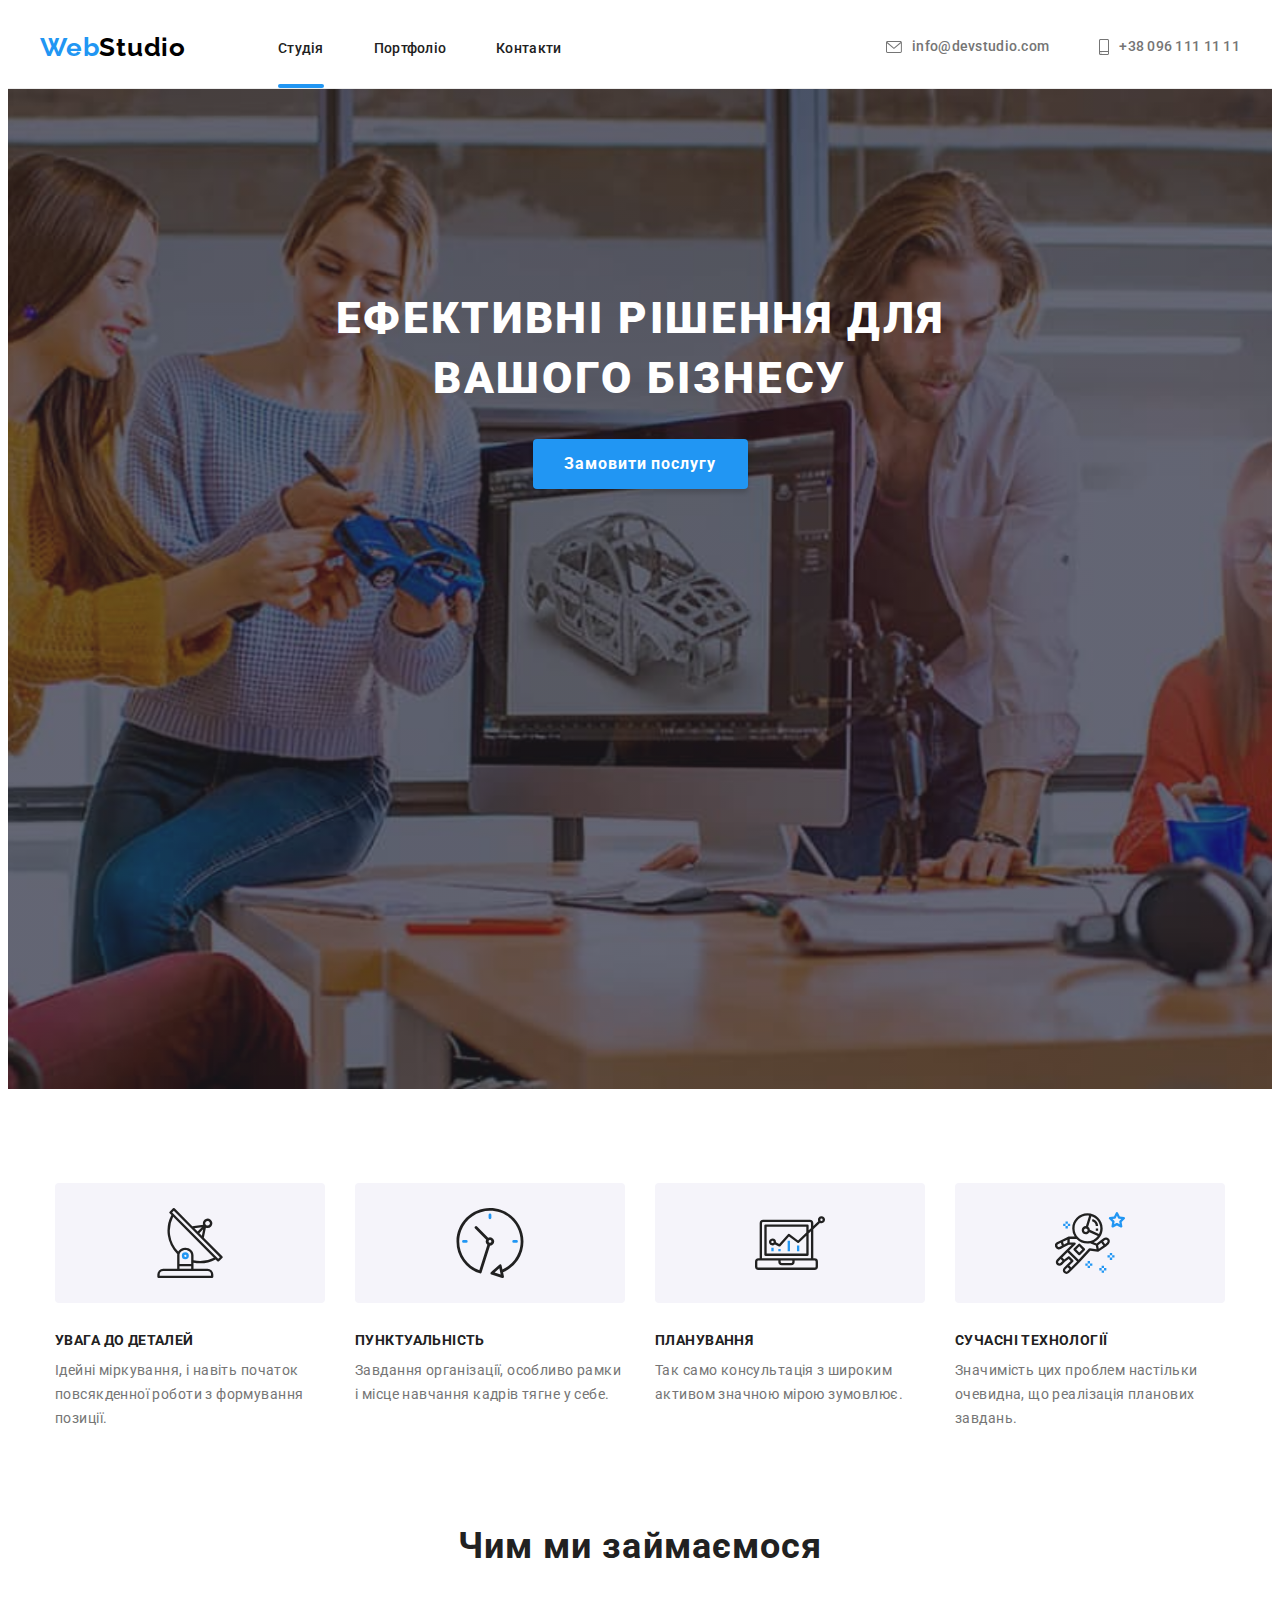
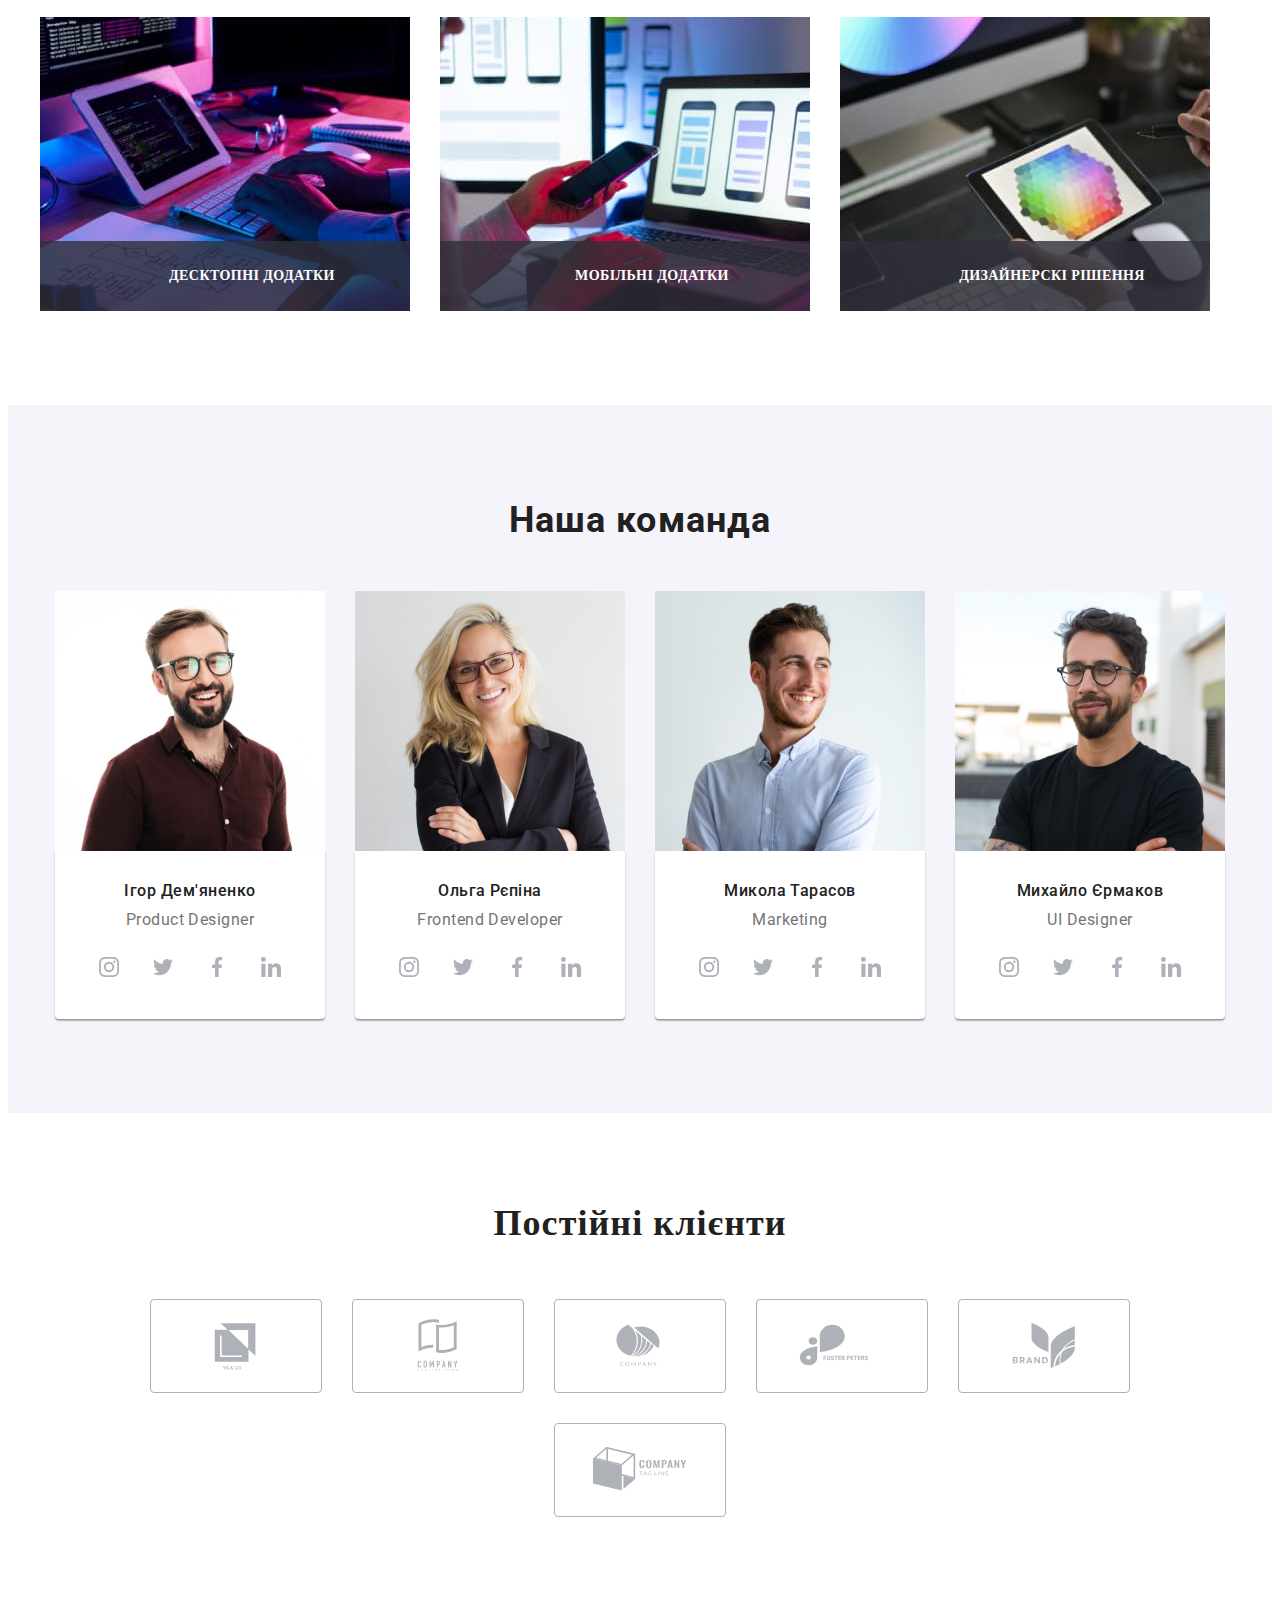
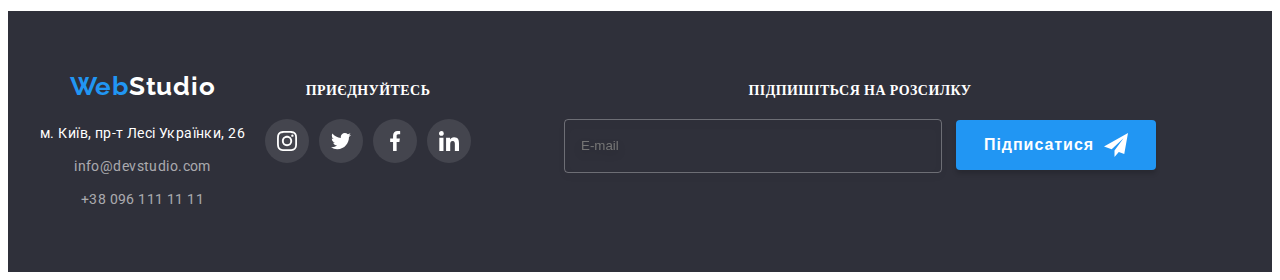
==== commit 0f14d5fa: "homework8" ====
--- a/index.html
+++ b/index.html
@@ -27,7 +27,7 @@
   </head>
   <body>
     <header class="header">
-      <div class="container header__container">
+      <div class="container header__container menu-nav">
         <nav class="navigation">
           <a class="navigation__web link" href="./index.html"
             >Web<span class="navigation__studio link">Studio</span></a
@@ -66,6 +66,11 @@
             </li>
           </ul>
         </div>
+        <button type="button" class="menu-tel-btn" data-menu-open>
+          <svg class="menu-tel-open" width="24" height="16">
+            <use href="./images/symbol-defs.svg#icon-menu-tel"></use>
+          </svg>
+        </button>
       </div>
     </header>
     <main>
@@ -178,15 +183,38 @@
           <h2 class="section-4">Наша команда</h2>
           <ul class="hero-section4 list">
             <li class="manufacturers">
-              <img
-                src="./images/images-ihor.jpg"
-                alt="Ігор Дем'яненко"
-                width="270"
-                height="260"
-              />
+              <picture>
+                <source
+                  srcset="
+                    ./images/team/images-ihor.jpg    1x,
+                    ./images/team/images-ihor-2x.jpg 2x
+                  "
+                  media="(min-width: 1200px)"
+                />
+                <source
+                  srcset="
+                    ./images/team/images-ihor-tab.jpg    1x,
+                    ./images/team/images-ihor-tab-2x.jpg 2x
+                  "
+                  media="(min-width: 768px)"
+                />
+                <source
+                  srcset="
+                    ./images/team/images-ihor-tel.jpg    1x,
+                    ./images/team/images-ihor-tel-2x.jpg 2x
+                  "
+                  media="(max-width:767px)"
+                />
+                <img
+                  src="./images/team/images-ihor.jpg"
+                  alt="Ігор Дем'яненко"
+                />
+              </picture>
               <div class="border-worker">
-                <h3 class="hero-worker">Ігор Дем'яненко</h3>
-                <p class="hero-position" lang="en">Product Designer</p>
+                <div class="border-worker-hero">
+                  <h3 class="hero-worker">Ігор Дем'яненко</h3>
+                  <p class="hero-position" lang="en">Product Designer</p>
+                </div>
                 <ul class="list-soc list">
                   <li class="link-soc link">
                     <a class="worker-soc-link" href="#">
@@ -226,15 +254,35 @@
               </div>
             </li>
             <li class="manufacturers">
-              <img
-                src="./images/images-olha.jpg"
-                alt="Ольга Рєпіна"
-                width="270"
-                height="260"
-              />
+              <picture>
+                <source
+                  srcset="
+                    ./images/team/images-olha.jpg    1x,
+                    ./images/team/images-olha-2x.jpg 2x
+                  "
+                  media="(min-width: 1200px)"
+                />
+                <source
+                  srcset="
+                    ./images/team/images-olha-tab.jpg    1x,
+                    ./images/team/images-olha-tab-2x.jpg 2x
+                  "
+                  media="(min-width: 768px)"
+                />
+                <source
+                  srcset="
+                    ./images/team/images-olha-tel.jpg    1x,
+                    ./images/team/images-olha-tel-2x.jpg 2x
+                  "
+                  media="(max-width:767px)"
+                />
+                <img src="./images/team/images-olha.jpg" alt="Ольга Рєпіна" />
+              </picture>
               <div class="border-worker">
-                <h3 class="hero-worker">Ольга Рєпіна</h3>
-                <p class="hero-position" lang="en">Frontend Developer</p>
+                <div class="border-worker-hero">
+                  <h3 class="hero-worker">Ольга Рєпіна</h3>
+                  <p class="hero-position" lang="en">Frontend Developer</p>
+                </div>
                 <ul class="list-soc list">
                   <li class="link-soc link">
                     <a class="worker-soc-link" href="#">
@@ -274,15 +322,38 @@
               </div>
             </li>
             <li class="manufacturers">
-              <img
-                src="./images/images-mykola.jpg"
-                alt="Микола Тарасов"
-                width="270"
-                height="260"
-              />
+              <picture>
+                <source
+                  srcset="
+                    ./images/team/images-mykola.jpg    1x,
+                    ./images/team/images-mykola-2x.jpg 2x
+                  "
+                  media="(min-width: 1200px)"
+                />
+                <source
+                  srcset="
+                    ./images/team/images-mykola-tab.jpg    1x,
+                    ./images/team/images-mykola-tab-2x.jpg 2x
+                  "
+                  media="(min-width: 768px)"
+                />
+                <source
+                  srcset="
+                    ./images/team/images-mykola-tel.jpg    1x,
+                    ./images/team/images-mykola-tel-2x.jpg 2x
+                  "
+                  media="(max-width:767px)"
+                />
+                <img
+                  src="./images/team/images-mykola.jpg"
+                  alt="Микола Тарасов"
+                />
+              </picture>
               <div class="border-worker">
-                <h3 class="hero-worker">Микола Тарасов</h3>
-                <p class="hero-position" lang="en">Marketing</p>
+                <div class="border-worker-hero">
+                  <h3 class="hero-worker">Микола Тарасов</h3>
+                  <p class="hero-position" lang="en">Marketing</p>
+                </div>
                 <ul class="list-soc list">
                   <li class="link-soc link">
                     <a class="worker-soc-link" href="#">
@@ -322,15 +393,38 @@
               </div>
             </li>
             <li class="manufacturers">
-              <img
-                src="./images/images-mykhailo.jpg"
-                alt="Михайло Єрмаков"
-                width="270"
-                height="260"
-              />
+              <picture>
+                <source
+                  srcset="
+                    ./images/team/images-mykhailo.jpg    1x,
+                    ./images/team/images-mykhailo-2x.jpg 2x
+                  "
+                  media="(min-width: 1200px)"
+                />
+                <source
+                  srcset="
+                    ./images/team/images-mykhailo-tab.jpg    1x,
+                    ./images/team/images-mykhailo-tab-2x.jpg 2x
+                  "
+                  media="(min-width: 768px)"
+                />
+                <source
+                  srcset="
+                    ./images/team/images-mykhailo-tel.jpg    1x,
+                    ./images/team/images-mykhailo-tel-2x.jpg 2x
+                  "
+                  media="(max-width:767px)"
+                />
+                <img
+                  src="./images/team/images-mykhailo.jpg"
+                  alt="Михайло Єрмаков"
+                />
+              </picture>
               <div class="border-worker">
-                <h3 class="hero-worker">Михайло Єрмаков</h3>
-                <p class="hero-position" lang="en">UI Designer</p>
+                <div class="border-worker-hero">
+                  <h3 class="hero-worker">Михайло Єрмаков</h3>
+                  <p class="hero-position" lang="en">UI Designer</p>
+                </div>
                 <ul class="list-soc list">
                   <li class="link-soc link">
                     <a class="worker-soc-link" href="#">
@@ -429,7 +523,7 @@
             >Web<span class="footer-studio">Studio</span></a
           >
           <address class="footer-adress">
-            <ul class="list">
+            <ul class="footer-list list">
               <li>
                 <a
                   class="footer-map link"
@@ -583,7 +677,6 @@
         </button>
       </div>
     </div>
-    -->
     <script src="https://unpkg.com/aos@2.3.1/dist/aos.js"></script>
     <script>
       AOS.init();
--- a/css/main.min.css
+++ b/css/main.min.css
@@ -1 +1 @@
-:root{--main-color: #212121;--header-color: #2196f3;--header-studio-color: #000000;--header-tel: #757575;--hero-text: #ffffff;--background-color: #2f303a;--footer-tel: rgba(255, 255, 255, 0.6);--hero-section-4: #F5F4FA;--hero-btn-focus: #188CE8;--border: #ECECEC;--portfolio-border: #F5F5F5}.visualy-hidden{position:absolute;white-space:nowrap;width:1px;height:1px;overflow:hidden;border:0;padding:0;clip:rect(0 0 0 0);-webkit-clip-path:inset(50%);clip-path:inset(50%);margin:-1px}.alink{color:var(--header-color)}button{border:none;border-radius:4px}p,h1,h2,h3,h4,h5,h6{margin:0}ul,ol{margin:0;padding-left:0}img{display:block;max-width:100%;height:auto}.modal-btn-text,.check-text span,.check-text,.modal-btn,.footer-soc-list,.footer-links,.footer-text,.section5-list,.section-5-link,.section5,.worker-soc-link,.item-container,.menu__mail,.menu__tel,.header__container,.navigation{display:flex;align-items:center}.container{width:100%;padding-left:15px;padding-right:15px;margin:0 auto}@media screen and (min-width: 480px){.container{width:480px}}@media screen and (min-width: 768px){.container{width:768px}}@media screen and (min-width: 1200px){.container{width:1200px}}.backdrop{position:fixed;top:0;width:100%;height:100%;background-color:rgba(0,0,0,.2);transition:opacity 250ms linear,visibility 250ms linear}.list{list-style:none}.link{text-decoration:none}.body{font-family:"Roboto",sans-serif;background-color:var(--hero-text)}.style-btn{font-family:"Roboto",sans-serif;font-weight:500;font-size:16px;line-height:1.62;letter-spacing:.03em;color:var(--main-color);background:var(--hero-section-4)}.main-btn{padding:6px 22px;transition:background-color 250ms cubic-bezier(0.4, 0, 0.2, 1),color 250ms cubic-bezier(0.4, 0, 0.2, 1)}.main-btn:focus{color:var(--hero-text);background-color:var(--header-color)}.main-btn:hover{background-color:var(--header-color);color:var(--hero-text);cursor:pointer}.header{padding-top:24px;padding-bottom:25px;border-bottom:1px solid var(--border)}.navigation__web{font-family:"Raleway",sans-serif;font-weight:700;font-size:26px;line-height:1.19;letter-spacing:.03em;color:var(--header-color);margin-right:93px}.navigation__studio{font-family:"Raleway",sans-serif;font-weight:700;font-size:26px;line-height:1.19;letter-spacing:.03em;color:var(--header-studio-color)}.menu__link{font-family:"Roboto",sans-serif;font-weight:500;font-size:14px;line-height:1.14;letter-spacing:.02em;color:var(--main-color);position:relative;transition:color 250ms linear}.menu__link::after{display:block;position:absolute;right:0;bottom:-32px;width:0;height:4px;border-radius:2px;background-color:var(--header-color);content:"";transition:width 250ms cubic-bezier(0.4, 0, 0.2, 1)}.menu__link:hover::after{width:100%;display:block;position:absolute;left:0;bottom:-32px;height:4px;border-radius:2px;background-color:var(--header-color);content:"";transition:width 250ms cubic-bezier(0.4, 0, 0.2, 1)}.border-studio::after{width:100%;display:block;position:absolute;left:0;bottom:-32px;height:4px;border-radius:2px;background-color:var(--header-color);content:"";transition:width 250ms cubic-bezier(0.4, 0, 0.2, 1)}.menu__mail,.menu__tel,.menu__mail-icon,.menu__tel-icon{transition:color 250ms linear}.menu{display:inline-flex;gap:50px}.connect{margin-left:auto}.menu__link:hover,.menu__mail:hover,.menu__tel:hover,.footer-mail:hover,.footer-tel:hover,.footer-map:hover{color:var(--header-color)}.menu__link:focus,.menu__mail:focus,.menu__tel:focus,.footer-mail:focus,.footer-tel:focus,.footer-map:focus{color:var(--header-color)}.menu__mail-icon,.menu__tel-icon{fill:currentColor}.menu__mail-icon:hover,.menu__mail-icon:hover,.menu__tel-icon:hover,.menu__tel-icon:hover{color:var(--header-color)}.menu__tel,.menu__mail{gap:10px}.menu__mail,.menu__tel{font-family:"Roboto",sans-serif;font-weight:500;font-size:14px;line-height:1.14;letter-spacing:.02em;color:var(--header-tel)}.item-container{justify-content:center;margin-bottom:30px;height:120px;background-size:contain;background-color:#f5f4fa;border-radius:4px}.complementary-icon{width:70px;height:70px}.hero-text{font-family:"Roboto",sans-serif;font-weight:900;font-size:44px;line-height:1.36;letter-spacing:.06em;text-transform:uppercase;color:var(--hero-text);margin-bottom:30px;max-width:696px}.hero-btn{font-family:"Roboto",sans-serif;font-weight:700;font-size:16px;line-height:1.88;letter-spacing:.06em;color:var(--hero-text);background-color:var(--header-color);cursor:pointer;display:inline-block;width:215px;height:50px;text-align:center;box-shadow:0px 4px 4px rgba(0,0,0,.15);border-radius:4px;transition:color 250ms linear,background-color 250ms linear}.hero-btn:hover{color:var(--hero-text);background-color:var(--hero-btn-focus)}.hero-btn:focus{color:var(--hero-text);background-color:var(--hero-btn-focus)}.hero-text-section{padding-top:94px}.hero-section{background-image:linear-gradient(rgba(47, 48, 58, 0.4), rgba(47, 48, 58, 0.4)),url(../images/hero-bg.jpg);max-width:1600px;background-repeat:no-repeat;background-position:center;background-size:cover;padding-top:200px;padding-bottom:200px;display:flex;text-align:center;margin-bottom:94px;background-color:#c4c4c4;margin:0 auto}.hero-list{padding-top:60px;display:flex;flex-wrap:wrap;gap:30px}@media screen and (min-width: 1200px){.hero-list{padding-top:94px}}.hero-item{width:100%}@media screen and (min-width: 768px){.hero-item{flex-basis:calc((100% - 30px)/2)}}@media screen and (min-width: 1200px){.hero-item{flex-basis:calc((100% - 90px)/4)}}.hero-text{display:flex;margin-left:auto;margin-right:auto}.hero-title{font-family:"Roboto",sans-serif;font-weight:700;font-size:14px;line-height:1.14;letter-spacing:.03em;text-transform:uppercase;color:var(--main-color);margin-bottom:10px}.hero-paragraph{font-family:"Roboto",sans-serif;font-weight:400;font-size:14px;line-height:1.71;letter-spacing:.03em;color:var(--header-tel)}.section__3,.section-4{font-family:"Roboto",sans-serif;font-weight:700;font-size:36px;line-height:1.17;letter-spacing:.03em;text-align:center;color:var(--main-color)}.section__3{margin-bottom:50px}.section-3{padding-top:94px;padding-bottom:94px}.section__3-text{font-family:"Roboto" sans-serif;font-style:normal;font-weight:700;font-size:14px;line-height:1.14;letter-spacing:.03em;text-align:center;text-transform:uppercase;color:var(--hero-text);background-color:rgba(47,48,58,.8);position:absolute;bottom:0;left:0;padding:27px;width:100%;overflow:auto}.section__photo{position:relative;overflow:hidden}.section__list{display:flex;gap:30px}.hero-section-4{padding-top:94px;padding-bottom:94px}.hero-section4{display:flex;gap:30px;text-align:center}.section-4{margin-bottom:50px}.hero-section-4{background-color:var(--hero-section-4)}.manufacturers{background-color:var(--hero-text)}.border-worker{box-shadow:0px 1px 3px rgba(0,0,0,.12),0px 1px 1px rgba(0,0,0,.14),0px 2px 1px rgba(0,0,0,.2);border-radius:0px 0px 4px 4px;padding-top:30px;padding-bottom:30px}.hero-worker{font-family:"Roboto",sans-serif;font-weight:500;font-size:16px;line-height:1.19;letter-spacing:.03em;color:var(--main-color);margin-bottom:10px}.list-soc{display:flex;justify-content:center;gap:10px}.soc-icon{fill:#afb1b8}.worker-soc-link:hover .soc-icon,.worker-soc-link:focus .soc-icon{fill:var(--hero-text)}.worker-soc-link{justify-content:center;width:44px;height:44px;border-radius:50%;background-color:rgba(0,0,0,0);transition:background-color 250ms cubic-bezier(0.4, 0, 0.2, 1)}.worker-soc-link:hover,.worker-soc-link:focus{background-color:var(--header-color)}.hero-position{font-family:"Roboto",sans-serif;font-weight:400;font-size:16px;line-height:1.19;letter-spacing:.03em;color:var(--header-tel);margin-bottom:16px}.section-client{padding-top:90px;padding-bottom:94px}.section-5{font-family:"Roboto" sans-serif;font-style:normal;font-weight:700;font-size:36px;line-height:1.16;letter-spacing:.03em;text-align:center;color:var(--main-color);margin-bottom:54px}.section5{justify-content:center;fill:#afb1b8}.section-5-link:hover .section5,.section-5-link:focus .section5{border-color:var(--header-color);fill:var(--header-color)}.section5:hover{fill:var(--header-color)}.section5:focus{fill:var(--header-color)}.section-5-link{justify-content:center;width:170px;height:92px;border:1px solid #afb1b8;border-radius:4px;fill:rgba(170,255,187,.0666666667)}.section-5-link:hover,.section-5-link:hover{border-color:var(--header-color)}.section5-list{justify-content:center;gap:30px}.footer{padding-top:60px;padding-bottom:60px;background-color:var(--background-color)}.footer-adress{font-style:normal}.footer-webstudio{font-family:"Raleway",sans-serif;font-weight:700;font-size:26px;line-height:1.19;letter-spacing:.03em;color:var(--header-color);margin-bottom:20px;display:inline-block}.footer-studio{font-family:"Raleway",sans-serif;font-weight:700;font-size:26px;line-height:1.19;letter-spacing:.03em;color:var(--hero-text)}.footer-map{font-family:"Roboto",sans-serif;font-weight:400;font-size:14px;line-height:1.71;letter-spacing:.03em;color:var(--hero-text);margin-bottom:9px;display:inline-block}.footer-mail{font-family:"Roboto",sans-serif;font-weight:400;font-size:14px;line-height:1.71;letter-spacing:.03em;color:var(--footer-tel);margin-bottom:9px;display:inline-block}.footer-tel{font-family:"Roboto",sans-serif;font-weight:400;font-size:14px;line-height:1.71;letter-spacing:.03em;color:var(--footer-tel)}.footer-text{font-family:"Roboto" sans-serif;font-style:normal;font-weight:700;font-size:14px;line-height:1.14;letter-spacing:.03em;text-transform:uppercase;color:#fff;margin-bottom:20px}.Webstudio{margin-right:70px}.footer-completely{display:flex;align-items:baseline;justify-content:flex-start}.footer-links{justify-content:center;width:44px;height:44px;border-radius:50%;background-color:rgba(255,255,255,.1);transition:background-color 250ms cubic-bezier(0.4, 0, 0.2, 1)}.footer-links:hover,.footer-links:focus{background-color:var(--header-color)}.footer-soc-links{fill:var(--hero-text)}.footer-soc-list{justify-content:center;gap:10px}.footer-soc{gap:30px}.subscribe-text{font-family:"Roboto" sans-serif;font-style:normal;font-weight:700;font-size:14px;line-height:1.14;letter-spacing:.03em;text-transform:uppercase;color:var(--hero-text);margin-bottom:20px}.subscribe-text-btn{font-family:"Roboto" sans-serif;font-style:normal;font-weight:700;font-size:16px;line-height:1.88;letter-spacing:.06em;color:var(--hero-text);background-color:var(--header-color);box-shadow:0px 4px 4px rgba(0,0,0,.15);border-radius:4px;gap:10px;cursor:pointer;width:200px;height:50px;display:inline-flex;align-items:center;justify-content:center;transition:background-color 250ms cubic-bezier(0.4, 0, 0.2, 1)}.subscribe-text-btn:hover,.subscribe-text-btn:focus{background-color:var(--hero-btn-focus)}.send-icon{fill:var(--hero-text)}.form-mail{margin-right:10px}.text-input{color:var(--hero-text)}.js-speaker-form input{padding-left:16px;min-width:358px;min-height:50px;background:rgba(0,0,0,0);outline:rgba(0,0,0,0);border:1px solid rgba(255,255,255,.3);filter:drop-shadow(0px 4px 4px rgba(0, 0, 0, 0.15));border-radius:4px}.js-speaker-form input:hover,.js-speaker-form input:focus{border-color:var(--header-color)}.subscribe{margin-left:93px}.gallery__pages{font-family:"Roboto",sans-serif;font-weight:700;font-size:18px;line-height:2;letter-spacing:.06em;color:var(--main-color);margin-bottom:4px}.gallery__portfolio-text{font-family:"Roboto",sans-serif;font-weight:400;font-size:16px;line-height:1.88;letter-spacing:.03em;color:var(--header-tel)}.gallery__text{font-family:"Roboto";font-style:normal;font-weight:400;font-size:18px;line-height:1.56;letter-spacing:.03em;color:var(--hero-text);background-color:rgba(33,150,243,.9);position:absolute;top:0;left:0;padding:63px 24px;height:100%;transform:translateY(100%);transition:transform 250ms linear;overflow:auto}.gallery__item:hover .gallery__text{transform:translateY(0)}.gallery__top-text{position:relative;overflow:hidden}.portfolio__section{display:flex;gap:8px;justify-content:center;margin-bottom:50px}.gallery{display:flex;flex-wrap:wrap;gap:30px}.portfolio{padding-top:94px;padding-bottom:94px}.gallery__item{width:calc((100% - 60px)/3);position:relative}.gallery__images:hover{display:block;background:#fff;box-shadow:0px 1px 1px rgba(0,0,0,.12),0px 4px 4px rgba(0,0,0,.06),1px 4px 6px rgba(0,0,0,.16)}.gallery_images:focus{display:block;box-shadow:0px 1px 1px rgba(0,0,0,.12),0px 4px 4px rgba(0,0,0,.06),1px 4px 6px rgba(0,0,0,.16)}.border{border:1px solid var(--portfolio-border);padding:20px 24px;border-top:none}.modal{width:528px;min-height:581px;background-color:var(--hero-text);box-shadow:0px 1px 3px rgba(0,0,0,.12),0px 1px 1px rgba(0,0,0,.14),0px 2px 1px rgba(0,0,0,.2);border-radius:4px;position:absolute;top:50%;left:50%;transform:translate(-50%, -50%) scaleX(1);transition:transform 250ms linear}.backdrop.is-hidden .modal{transform:translate(-50%, -50%) scaleY(0)}.modal-btn{width:30px;height:30px;border:1px solid rgba(0,0,0,.1);border-radius:50%;background-color:rgba(0,0,0,0);position:absolute;right:8px;top:8px;justify-content:center;padding:0;cursor:pointer}.modal-btn:hover,.modal-btn:focus{background-color:var(--hero-text)}.modal-btn:hover .modal-close-icon,.modal-btn:focus .modal-close-icon{fill:var(--header-color)}.is-hidden{opacity:0;visibility:hidden;pointer-events:none}.modal-text{font-family:"Roboto",sans-serif;font-style:normal;font-weight:700;font-size:20px;line-height:1.15;letter-spacing:.03em;text-align:center;color:var(--main-color);padding-top:40px;padding-bottom:12px}.label-text{font-family:"Roboto" sans-serif;font-style:normal;font-weight:400;font-size:12px;line-height:1.17;letter-spacing:.01em;color:var(--header-tel)}.questionnaire{margin-left:40px;margin-right:40px}.field textarea{display:flex;resize:none;min-width:448px;min-height:120px;border:1px solid rgba(33,33,33,.2);border-radius:4px;background:rgba(0,0,0,0);outline:rgba(0,0,0,0)}.modal-person-icon{position:absolute;top:50%;transform:translateY(-50%);left:12px}.input-wrap{position:relative}.modal-input{display:flex;min-width:448px;min-height:40px;border:1px solid rgba(33,33,33,.2);border-radius:4px;margin-top:4px;margin-bottom:10px;padding-left:42px;background:rgba(0,0,0,0);outline:rgba(0,0,0,0)}.modal-input:focus{border:1px solid var(--header-color)}.modal-input:focus+.modal-person-icon{fill:var(--header-color)}.modal-texteria{margin-top:4px;margin-bottom:10px;padding:12px 16px}.modal-texteria:focus{border:1px solid var(--header-color)}.check-text{font-family:"Roboto",sans-serif;font-style:normal;font-weight:400;font-size:14px;line-height:1.71;letter-spacing:.03em;color:var(--header-tel);justify-content:center;margin-bottom:30px}.check-text span{width:16px;height:15px;border:2px solid var(--main-color);border-radius:2px;margin-right:8px;justify-content:center;fill:rgba(0,0,0,0)}.input-check:checked+.check-text span{background-color:var(--header-color);border-color:rgba(0,0,0,0);fill:var(--hero-text)}.input-check:focus+.check-text span{border-color:var(--header-color)}.btn-text-modal{font-family:"Roboto" sans-serif;font-style:normal;font-weight:700;font-size:16px;line-height:1.88;letter-spacing:.06em;align-items:center;text-align:center;color:var(--hero-text);background:var(--header-color);box-shadow:0px 4px 4px rgba(0,0,0,.15);border-radius:4px;width:200px;height:50px;cursor:pointer;transition:color 250ms linear,background-color 250ms linear}.btn-text-modal:hover{background-color:var(--hero-btn-focus)}.btn-text-modal:focus{background-color:var(--hero-btn-focus)}.modal-btn-text{justify-content:center}.term-contract{margin-left:4px;color:var(--header-color);-webkit-text-decoration-line:underline;text-decoration-line:underline;text-underline-offset:5px}/*# sourceMappingURL=main.min.css.map */+:root{--main-color: #212121;--header-color: #2196f3;--header-studio-color: #000000;--header-tel: #757575;--hero-text: #ffffff;--background-color: #2f303a;--footer-tel: rgba(255, 255, 255, 0.6);--hero-section-4: #F5F4FA;--hero-btn-focus: #188CE8;--border: #ECECEC;--portfolio-border: #F5F5F5}.visualy-hidden{position:absolute;white-space:nowrap;width:1px;height:1px;overflow:hidden;border:0;padding:0;clip:rect(0 0 0 0);-webkit-clip-path:inset(50%);clip-path:inset(50%);margin:-1px}.alink{color:var(--header-color)}button{border:none;border-radius:4px}p,h1,h2,h3,h4,h5,h6{margin:0}ul,ol{margin:0;padding-left:0}img{display:block;max-width:100%;height:auto;width:100%}.modal-btn-text,.check-text span,.check-text,.modal-btn,.footer-soc-list,.footer-links,.footer-text,.section5-list,.section-5-link,.section5,.worker-soc-link,.item-container,.menu__mail,.menu__tel,.header__container,.navigation{display:flex;align-items:center}.container{width:100%;padding-left:15px;padding-right:15px;margin:0 auto}@media screen and (min-width: 480px){.container{width:480px}}@media screen and (min-width: 768px){.container{width:768px}}@media screen and (min-width: 1200px){.container{width:1200px}}.backdrop{position:fixed;top:0;width:100%;height:100%;background-color:rgba(0,0,0,.2);transition:opacity 250ms linear,visibility 250ms linear}.list{list-style:none}.link{text-decoration:none}.body{font-family:"Roboto",sans-serif;background-color:var(--hero-text)}.style-btn{font-family:"Roboto",sans-serif;font-weight:500;font-size:16px;line-height:1.62;letter-spacing:.03em;color:var(--main-color);background:var(--hero-section-4)}.main-btn{padding:6px 22px;transition:background-color 250ms cubic-bezier(0.4, 0, 0.2, 1),color 250ms cubic-bezier(0.4, 0, 0.2, 1)}.main-btn:focus{color:var(--hero-text);background-color:var(--header-color)}.main-btn:hover{background-color:var(--header-color);color:var(--hero-text);cursor:pointer}.header{padding-top:22px;padding-bottom:22px;border-bottom:1px solid var(--border)}@media screen and (min-width: 1200px){.header{padding-top:24px;padding-bottom:25px}}.navigation__web{font-family:"Raleway",sans-serif;font-weight:700;font-size:24px;line-height:1.17;letter-spacing:.03em;width:134px;height:28px;color:var(--header-color)}@media screen and (min-width: 1200px){.navigation__web{font-weight:700;font-size:26px;line-height:1.19;letter-spacing:.03em;width:145px;height:31px;margin-right:93px}}.navigation__studio{font-family:"Raleway",sans-serif;font-weight:700;font-size:24px;line-height:1.17;letter-spacing:.03em;width:134px;height:28px;color:var(--header-studio-color)}@media screen and (min-width: 1200px){.navigation__studio{font-weight:700;font-size:26px;line-height:1.19;letter-spacing:.03em;width:145px;height:31px}}.menu__link{font-family:"Roboto",sans-serif;font-weight:500;font-size:14px;line-height:1.14;letter-spacing:.02em;color:var(--main-color);position:relative;transition:color 250ms linear}.menu__link::after{display:block;position:absolute;right:0;bottom:-32px;width:0;height:4px;border-radius:2px;background-color:var(--header-color);content:"";transition:width 250ms cubic-bezier(0.4, 0, 0.2, 1)}.menu__link:hover::after{width:100%;display:block;position:absolute;left:0;bottom:-32px;height:4px;border-radius:2px;background-color:var(--header-color);content:"";transition:width 250ms cubic-bezier(0.4, 0, 0.2, 1)}.border-studio::after{width:100%;display:block;position:absolute;left:0;bottom:-32px;height:4px;border-radius:2px;background-color:var(--header-color);content:"";transition:width 250ms cubic-bezier(0.4, 0, 0.2, 1)}.menu__mail,.menu__tel,.menu__mail-icon,.menu__tel-icon{transition:color 250ms linear}.menu{display:none}@media screen and (min-width: 768px){.menu{display:flex;gap:50px}}@media screen and (min-width: 1200px){.menu{display:inline-flex;gap:50px}}.connect{margin-left:auto}.menu__link:hover,.menu__mail:hover,.menu__tel:hover,.footer-mail:hover,.footer-tel:hover,.footer-map:hover{color:var(--header-color)}.menu__link:focus,.menu__mail:focus,.menu__tel:focus,.footer-mail:focus,.footer-tel:focus,.footer-map:focus{color:var(--header-color)}.menu__mail-icon,.menu__tel-icon{fill:currentColor}.menu__mail-icon:hover,.menu__mail-icon:hover,.menu__tel-icon:hover,.menu__tel-icon:hover{color:var(--header-color)}.menu__tel,.menu__mail{gap:10px}.menu__mail,.menu__tel{font-family:"Roboto",sans-serif;font-weight:500;font-size:14px;line-height:1.14;letter-spacing:.02em;color:var(--header-tel)}.item-container{justify-content:center;margin-bottom:30px;height:120px;background-size:contain;background-color:#f5f4fa;border-radius:4px}.complementary-icon{width:70px;height:70px}.hero-text{font-family:"Roboto",sans-serif;font-weight:900;font-size:26px;line-height:1.61;letter-spacing:.06em;text-transform:uppercase;color:var(--hero-text);margin-bottom:30px;max-width:360px;margin-left:auto;margin-right:auto}@media screen and (min-width: 1200px){.hero-text{font-weight:900;font-size:44px;line-height:1.36;letter-spacing:.06em;max-width:696px}}.hero-btn{font-family:"Roboto",sans-serif;font-weight:700;font-size:16px;line-height:1.88;letter-spacing:.06em;color:var(--hero-text);background-color:var(--header-color);cursor:pointer;display:inline-block;width:200px;height:50px;text-align:center;box-shadow:0px 4px 4px rgba(0,0,0,.15);border-radius:4px;transition:color 250ms linear,background-color 250ms linear}@media screen and (min-width: 1200px){.hero-btn{width:215px}}.hero-btn:hover{color:var(--hero-text);background-color:var(--hero-btn-focus)}.hero-btn:focus{color:var(--hero-text);background-color:var(--hero-btn-focus)}.hero-text-section{padding-top:94px}.hero-section{background-image:linear-gradient(rgba(47, 48, 58, 0.4), rgba(47, 48, 58, 0.4)),url(../images/hero-bg-tel-2x.jpg);max-width:1600px;height:400px;background-repeat:no-repeat;background-position:center;background-size:cover;padding-top:118px;padding-bottom:118px;display:flex;text-align:center;margin-bottom:94px;background-color:#c4c4c4;margin:0 auto}@media screen and (min-width: 768px){.hero-section{background-image:linear-gradient(rgba(47, 48, 58, 0.4), rgba(47, 48, 58, 0.4)),url(../images/hero-bg-tab-2x.jpg)}}@media screen and (min-width: 1200px){.hero-section{background-image:linear-gradient(rgba(47, 48, 58, 0.4), rgba(47, 48, 58, 0.4)),url(../images/hero-bg.jpg);height:600px}}@media screen and (min-width: 1200px){.hero-section{padding-top:200px;padding-bottom:200px}}.hero-list{padding-top:60px;padding-bottom:60px;padding-right:15px;padding-left:15px;display:flex;flex-wrap:wrap;gap:30px}@media screen and (min-width: 1200px){.hero-list{padding-top:94px;padding-bottom:0}}.hero-item{width:100%}@media screen and (min-width: 768px){.hero-item{flex-basis:calc((100% - 30px)/2)}}@media screen and (min-width: 1200px){.hero-item{flex-basis:calc((100% - 90px)/4)}}.hero-title{font-family:"Roboto",sans-serif;font-weight:700;font-size:14px;line-height:1.14;letter-spacing:.03em;text-transform:uppercase;color:var(--main-color);margin-bottom:10px;display:flex;justify-content:center}@media screen and (min-width: 768px){.hero-title{display:block}}@media screen and (min-width: 1200px){.hero-title{display:block}}.hero-paragraph{font-family:"Roboto",sans-serif;font-weight:400;font-size:14px;line-height:1.71;letter-spacing:.03em;color:var(--header-tel)}@media screen and (min-width: 1200px){.section__3{font-family:"Roboto",sans-serif;font-weight:700;font-size:36px;line-height:1.17;letter-spacing:.03em;text-align:center;color:var(--main-color);margin-bottom:50px}}@media screen and (max-width: 1199px){.section-3{display:none}}@media screen and (min-width: 1200px){.section-3{display:block;padding-top:94px;padding-bottom:94px}}.section__3-text{font-family:"Roboto" sans-serif;font-style:normal;font-weight:700;font-size:14px;line-height:1.14;letter-spacing:.03em;text-align:center;text-transform:uppercase;color:var(--hero-text);background-color:rgba(47,48,58,.8);position:absolute;bottom:0;left:0;padding:27px;width:100%;overflow:auto}.section__photo{position:relative;overflow:hidden}.section__list{display:none}@media screen and (min-width: 1200px){.section__list{display:flex;gap:30px}}.hero-section-4{padding-top:60px;padding-bottom:60px}@media screen and (min-width: 1200px){.hero-section-4{padding-top:94px;padding-bottom:94px}}.hero-section4{display:flex;flex-wrap:wrap;gap:30px;padding-right:15px;padding-left:15px}.section-4{font-family:"Roboto",sans-serif;font-weight:700;font-size:28px;line-height:1.17;letter-spacing:.03em;text-align:center;color:var(--main-color)}@media screen and (min-width: 1200px){.section-4{font-weight:700;font-size:36px;line-height:1.17;letter-spacing:.03em}}.section-4{margin-bottom:50px}.hero-section-4{background-color:var(--hero-section-4)}.manufacturers{background-color:var(--hero-text)}@media screen and (min-width: 768px){.manufacturers{flex-basis:calc((100% - 30px)/2)}}@media screen and (min-width: 1200px){.manufacturers{flex-basis:calc((100% - 90px)/4);gap:30px;text-align:center}}.border-worker{box-shadow:0px 1px 3px rgba(0,0,0,.12),0px 1px 1px rgba(0,0,0,.14),0px 2px 1px rgba(0,0,0,.2);border-radius:0px 0px 4px 4px;padding-top:30px;padding-bottom:30px}.border-worker-hero{display:flex;align-content:center;flex-wrap:wrap;flex-direction:column;align-items:center}.hero-worker{font-family:"Roboto",sans-serif;font-weight:500;font-size:16px;line-height:1.19;letter-spacing:.03em;color:var(--main-color);margin-bottom:10px}.list-soc{display:flex;justify-content:center;gap:10px}.soc-icon{fill:#afb1b8}.worker-soc-link:hover .soc-icon,.worker-soc-link:focus .soc-icon{fill:var(--hero-text)}.worker-soc-link{justify-content:center;width:44px;height:44px;border-radius:50%;background-color:rgba(0,0,0,0);transition:background-color 250ms cubic-bezier(0.4, 0, 0.2, 1)}.worker-soc-link:hover,.worker-soc-link:focus{background-color:var(--header-color)}.hero-position{font-family:"Roboto",sans-serif;font-weight:400;font-size:16px;line-height:1.19;letter-spacing:.03em;color:var(--header-tel);margin-bottom:16px}.section-client{padding-top:60px;padding-bottom:60px}@media screen and (min-width: 1200px){.section-client{padding-top:90px;padding-bottom:94px}}.section-5{font-family:"Roboto" sans-serif;font-style:normal;font-weight:700;font-size:28px;line-height:1.17;letter-spacing:.03em;text-align:center;color:var(--main-color);margin-bottom:30px}@media screen and (min-width: 1200px){.section-5{font-weight:700;font-size:36px;line-height:1.16;letter-spacing:.03em}}@media screen and (min-width: 1200px){.section-5{margin-bottom:54px}}.section5{justify-content:center;fill:#afb1b8}.section-5-link:hover .section5,.section-5-link:focus .section5{border-color:var(--header-color);fill:var(--header-color)}.section5:hover{fill:var(--header-color)}.section5:focus{fill:var(--header-color)}.section-5-link{justify-content:center;max-width:210px;height:92px;border:1px solid #afb1b8;border-radius:4px;fill:rgba(170,255,187,.0666666667)}@media screen and (min-width: 768px){.section-5-link{width:226px}}@media screen and (min-width: 1200px){.section-5-link{width:170px}}.section-5-link:hover,.section-5-link:hover{border-color:var(--header-color)}.section5-list{justify-content:center;gap:30px;flex-wrap:wrap;padding-right:15px;padding-left:15px}.section-5-list{width:100%;flex-basis:calc((100% - 30px)/2)}@media screen and (min-width: 768px){.section-5-list{flex-basis:calc((100% - 60px)/3)}}@media screen and (min-width: 1200px){.section-5-list{flex-basis:calc((100% - 150px)/6)}}.footer{padding-top:60px;padding-bottom:60px;background-color:var(--background-color);text-align:center}.footer-adress{font-style:normal}.footer-webstudio{font-family:"Raleway",sans-serif;font-weight:700;font-size:24px;line-height:1.16;letter-spacing:.03em;color:var(--header-color);display:flex;justify-content:center}@media screen and (min-width: 1200px){.footer-webstudio{font-weight:700;font-size:26px;line-height:1.19;letter-spacing:.03em;margin-bottom:20px;display:inline-block}}.footer-studio{font-family:"Raleway",sans-serif;font-weight:700;font-size:24px;line-height:1.16;letter-spacing:.03em;color:var(--hero-text)}@media screen and (min-width: 1200px){.footer-studio{font-weight:700;font-size:26px;line-height:1.19;letter-spacing:.03em}}.footer-map{font-family:"Roboto",sans-serif;font-weight:400;font-size:14px;line-height:1.71;letter-spacing:.03em;color:var(--hero-text);margin-bottom:9px;display:inline-block}.footer-mail{font-family:"Roboto",sans-serif;font-weight:400;font-size:14px;line-height:1.71;letter-spacing:.03em;color:var(--footer-tel);margin-bottom:9px;display:inline-block}.footer-tel{font-family:"Roboto",sans-serif;font-weight:400;font-size:14px;line-height:1.71;letter-spacing:.03em;color:var(--footer-tel)}.footer-text{display:flex;justify-content:center;font-family:"Roboto" sans-serif;font-style:normal;font-weight:700;font-size:14px;line-height:1.14;letter-spacing:.03em;text-transform:uppercase;color:#fff;margin-bottom:20px}.Webstudio{margin-right:20px}.footer-completely{display:inline-block}@media screen and (min-width: 1200px){.footer-completely{display:flex;align-items:baseline;justify-content:flex-start}}.footer-links{justify-content:center;width:44px;height:44px;border-radius:50%;background-color:rgba(255,255,255,.1);transition:background-color 250ms cubic-bezier(0.4, 0, 0.2, 1)}.footer-links:hover,.footer-links:focus{background-color:var(--header-color)}.footer-soc-links{fill:var(--hero-text)}.footer-soc-list{justify-content:center;gap:10px}.footer-soc{gap:30px}.subscribe-text{display:flex;justify-content:center;font-family:"Roboto" sans-serif;font-style:normal;font-weight:700;font-size:14px;line-height:1.14;letter-spacing:.03em;text-transform:uppercase;color:var(--hero-text);margin-bottom:20px}.subscribe-text-btn{font-family:"Roboto" sans-serif;font-style:normal;font-weight:700;font-size:16px;line-height:1.88;letter-spacing:.06em;color:var(--hero-text);background-color:var(--header-color);box-shadow:0px 4px 4px rgba(0,0,0,.15);border-radius:4px;gap:10px;cursor:pointer;width:200px;height:50px;display:inline-flex;align-items:center;justify-content:center;transition:background-color 250ms cubic-bezier(0.4, 0, 0.2, 1)}.subscribe-text-btn:hover,.subscribe-text-btn:focus{background-color:var(--hero-btn-focus)}.send-icon{fill:var(--hero-text)}.form-mail{margin-right:10px}.text-input{color:var(--hero-text)}.js-speaker-form input{padding-left:16px;min-width:358px;min-height:50px;background:rgba(0,0,0,0);outline:rgba(0,0,0,0);border:1px solid rgba(255,255,255,.3);filter:drop-shadow(0px 4px 4px rgba(0, 0, 0, 0.15));border-radius:4px}.js-speaker-form input:hover,.js-speaker-form input:focus{border-color:var(--header-color)}.subscribe{margin-left:93px}.gallery__pages{font-family:"Roboto",sans-serif;font-weight:700;font-size:18px;line-height:2;letter-spacing:.06em;color:var(--main-color);margin-bottom:4px}.gallery__portfolio-text{font-family:"Roboto",sans-serif;font-weight:400;font-size:16px;line-height:1.88;letter-spacing:.03em;color:var(--header-tel)}.gallery__text{font-family:"Roboto";font-style:normal;font-weight:400;font-size:18px;line-height:1.56;letter-spacing:.03em;color:var(--hero-text);background-color:rgba(33,150,243,.9);position:absolute;top:0;left:0;padding:63px 24px;height:100%;transform:translateY(100%);transition:transform 250ms linear;overflow:auto}.gallery__item:hover .gallery__text{transform:translateY(0)}.gallery__top-text{position:relative;overflow:hidden}.portfolio__section{display:flex;gap:8px;justify-content:center;margin-bottom:50px}.gallery{display:flex;flex-wrap:wrap;gap:30px}.portfolio{padding-top:94px;padding-bottom:94px}.gallery__item{width:calc((100% - 60px)/3);position:relative}.gallery__images:hover{display:block;background:#fff;box-shadow:0px 1px 1px rgba(0,0,0,.12),0px 4px 4px rgba(0,0,0,.06),1px 4px 6px rgba(0,0,0,.16)}.gallery_images:focus{display:block;box-shadow:0px 1px 1px rgba(0,0,0,.12),0px 4px 4px rgba(0,0,0,.06),1px 4px 6px rgba(0,0,0,.16)}.border{border:1px solid var(--portfolio-border);padding:20px 24px;border-top:none}.modal{width:528px;min-height:581px;background-color:var(--hero-text);box-shadow:0px 1px 3px rgba(0,0,0,.12),0px 1px 1px rgba(0,0,0,.14),0px 2px 1px rgba(0,0,0,.2);border-radius:4px;position:absolute;top:50%;left:50%;transform:translate(-50%, -50%) scaleX(1);transition:transform 250ms linear}.backdrop.is-hidden .modal{transform:translate(-50%, -50%) scaleY(0)}.modal-btn{width:30px;height:30px;border:1px solid rgba(0,0,0,.1);border-radius:50%;background-color:rgba(0,0,0,0);position:absolute;right:8px;top:8px;justify-content:center;padding:0;cursor:pointer}.modal-btn:hover,.modal-btn:focus{background-color:var(--hero-text)}.modal-btn:hover .modal-close-icon,.modal-btn:focus .modal-close-icon{fill:var(--header-color)}.is-hidden{opacity:0;visibility:hidden;pointer-events:none}.modal-text{font-family:"Roboto",sans-serif;font-style:normal;font-weight:700;font-size:20px;line-height:1.15;letter-spacing:.03em;text-align:center;color:var(--main-color);padding-top:40px;padding-bottom:12px}.label-text{font-family:"Roboto" sans-serif;font-style:normal;font-weight:400;font-size:12px;line-height:1.17;letter-spacing:.01em;color:var(--header-tel)}.questionnaire{margin-left:40px;margin-right:40px}.field textarea{display:flex;resize:none;min-width:448px;min-height:120px;border:1px solid rgba(33,33,33,.2);border-radius:4px;background:rgba(0,0,0,0);outline:rgba(0,0,0,0)}.modal-person-icon{position:absolute;top:50%;transform:translateY(-50%);left:12px}.input-wrap{position:relative}.modal-input{display:flex;min-width:448px;min-height:40px;border:1px solid rgba(33,33,33,.2);border-radius:4px;margin-top:4px;margin-bottom:10px;padding-left:42px;background:rgba(0,0,0,0);outline:rgba(0,0,0,0)}.modal-input:focus{border:1px solid var(--header-color)}.modal-input:focus+.modal-person-icon{fill:var(--header-color)}.modal-texteria{margin-top:4px;margin-bottom:10px;padding:12px 16px}.modal-texteria:focus{border:1px solid var(--header-color)}.check-text{font-family:"Roboto",sans-serif;font-style:normal;font-weight:400;font-size:14px;line-height:1.71;letter-spacing:.03em;color:var(--header-tel);justify-content:center;margin-bottom:30px}.check-text span{width:16px;height:15px;border:2px solid var(--main-color);border-radius:2px;margin-right:8px;justify-content:center;fill:rgba(0,0,0,0)}.input-check:checked+.check-text span{background-color:var(--header-color);border-color:rgba(0,0,0,0);fill:var(--hero-text)}.input-check:focus+.check-text span{border-color:var(--header-color)}.btn-text-modal{font-family:"Roboto" sans-serif;font-style:normal;font-weight:700;font-size:16px;line-height:1.88;letter-spacing:.06em;align-items:center;text-align:center;color:var(--hero-text);background:var(--header-color);box-shadow:0px 4px 4px rgba(0,0,0,.15);border-radius:4px;width:200px;height:50px;cursor:pointer;transition:color 250ms linear,background-color 250ms linear}.btn-text-modal:hover{background-color:var(--hero-btn-focus)}.btn-text-modal:focus{background-color:var(--hero-btn-focus)}.modal-btn-text{justify-content:center}.term-contract{margin-left:4px;color:var(--header-color);-webkit-text-decoration-line:underline;text-decoration-line:underline;text-underline-offset:5px}.menu-tel-btn{display:block;background-color:rgba(0,0,0,0);border:none;margin-left:auto;margin-right:23px}@media screen and (min-width: 768px){.menu-tel-btn{display:none}}@media screen and (min-width: 1200px){.menu-tel-btn{display:none}}@media screen and (max-width: 479px){.menu-nav{display:flex;align-items:baseline}}/*# sourceMappingURL=main.min.css.map */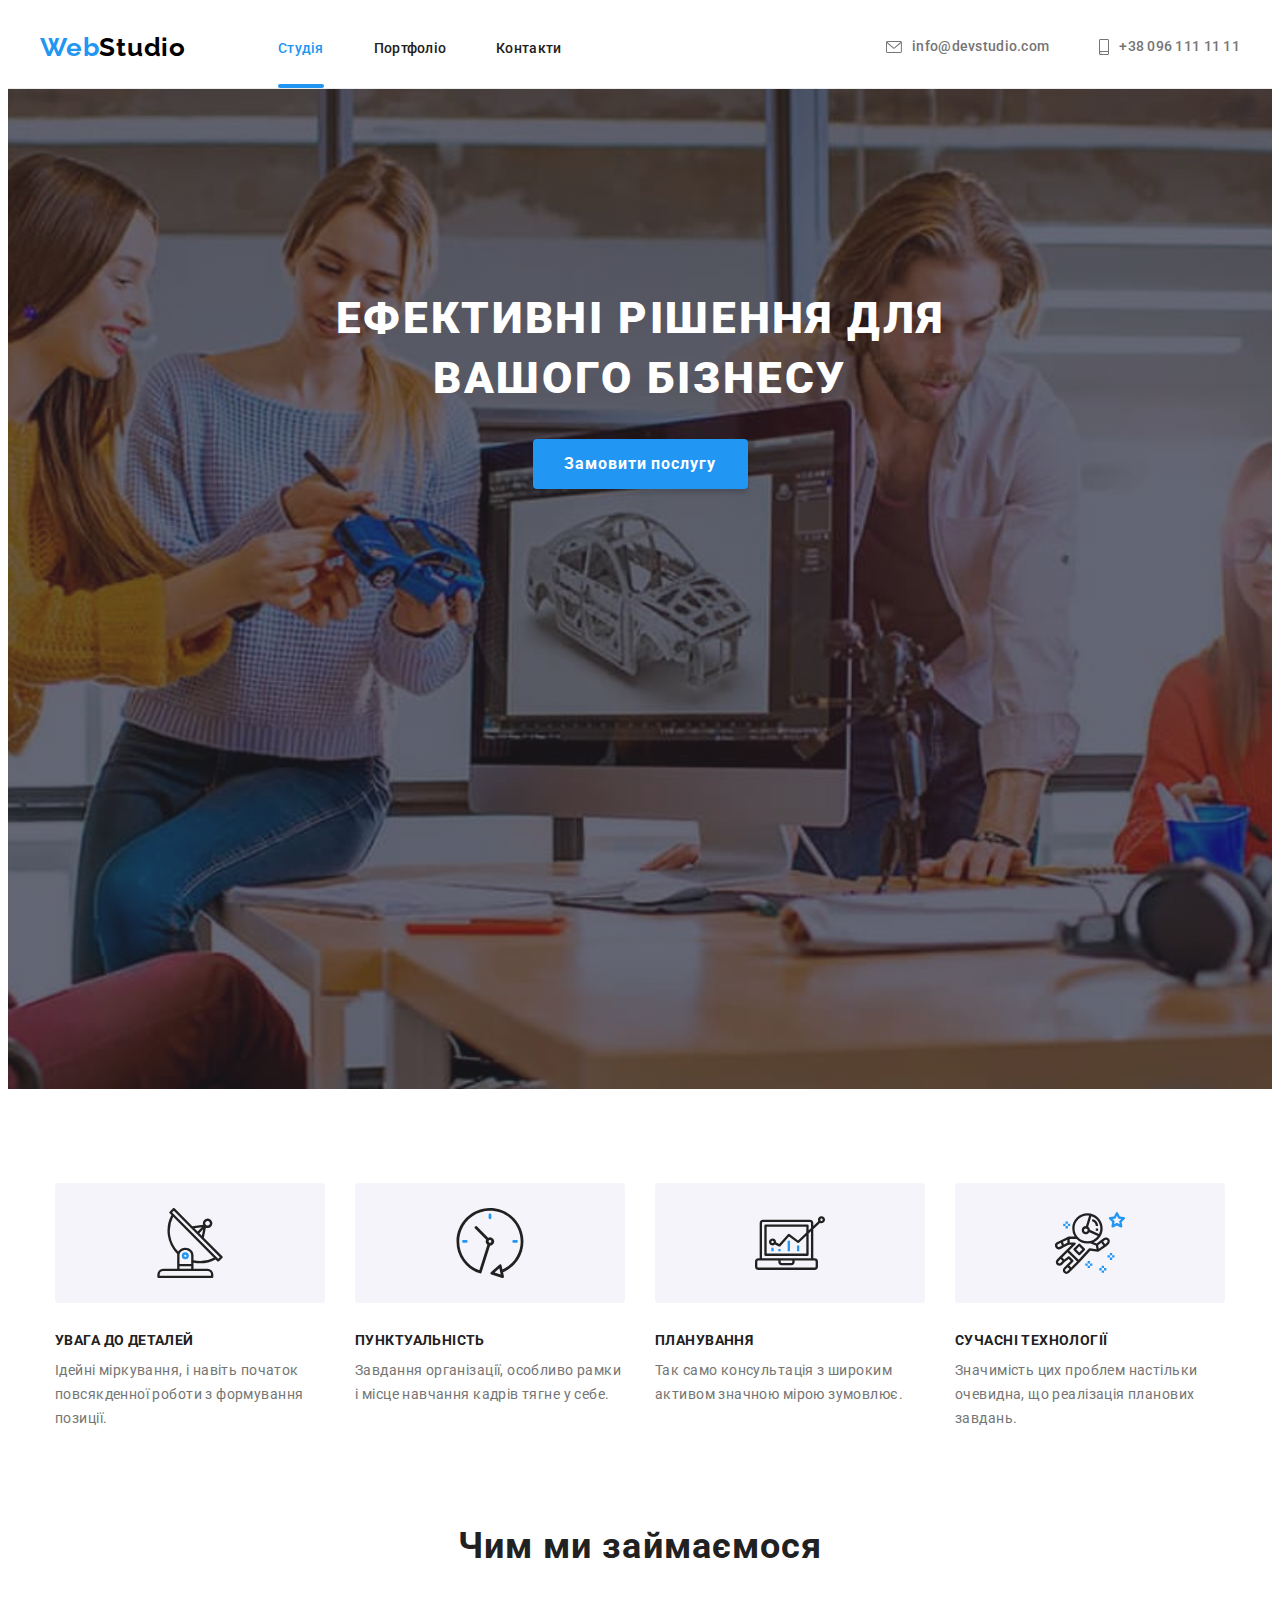
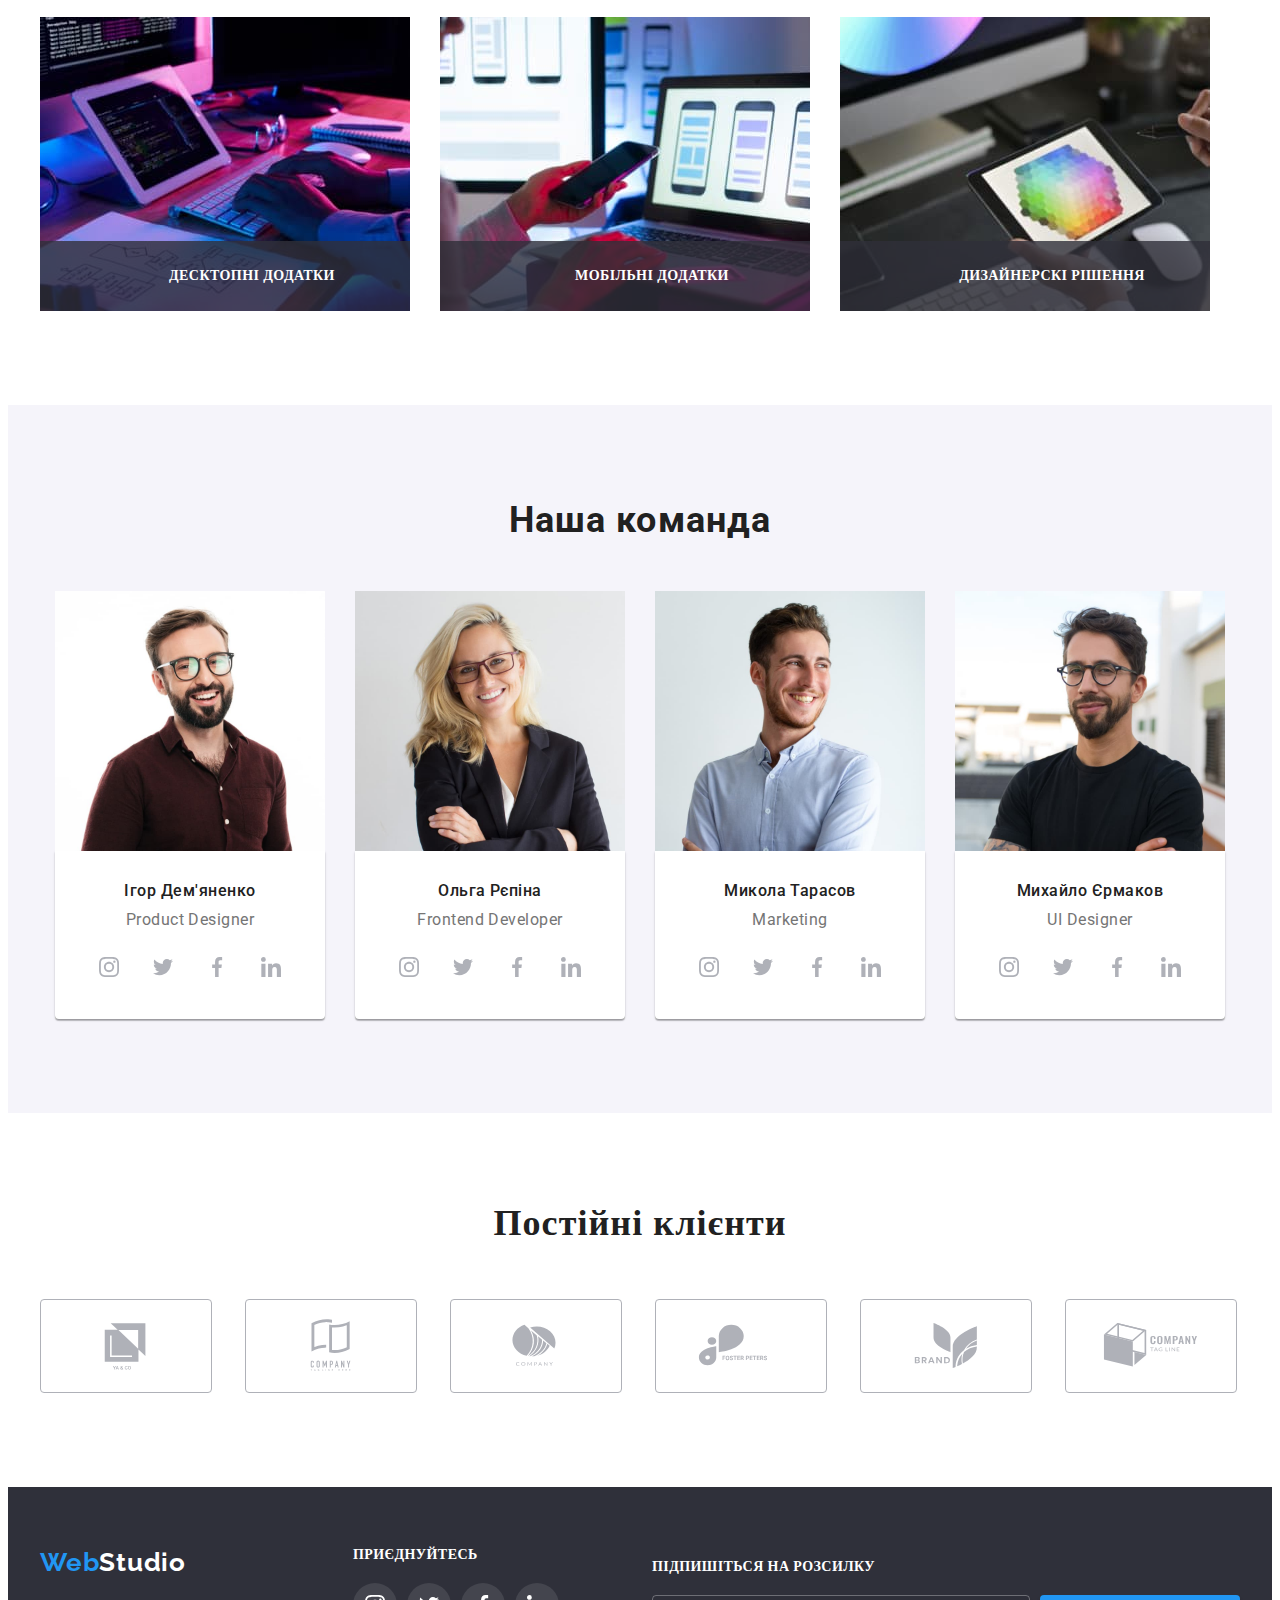
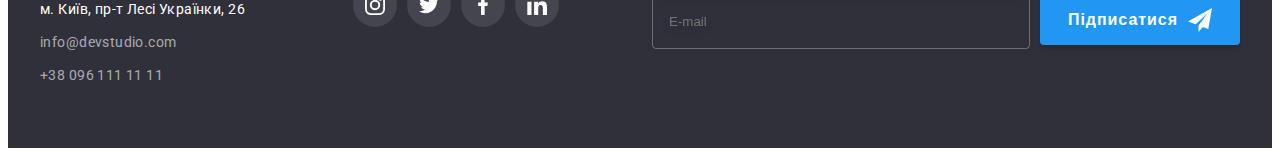
==== commit a02aedc2: "hw8" ====
--- a/index.html
+++ b/index.html
@@ -34,7 +34,7 @@
           >
           <ul class="list menu">
             <li class="menu__item">
-              <a class="menu__link link alink border-studio" href="./index.html"
+              <a class="alink menu__link link border-studio" href="./index.html"
                 >Студія</a
               >
             </li>
@@ -47,7 +47,7 @@
           </ul>
         </nav>
         <div class="connect">
-          <ul class="menu list">
+          <ul class="menu list auth-nav">
             <li class="menu__item">
               <a class="menu__mail link" href="mailto:info@devstudio.com">
                 <svg class="menu__mail-icon" width="16" height="12">
@@ -66,11 +66,65 @@
             </li>
           </ul>
         </div>
-        <button type="button" class="menu-tel-btn" data-menu-open>
-          <svg class="menu-tel-open" width="24" height="16">
-            <use href="./images/symbol-defs.svg#icon-menu-tel"></use>
-          </svg>
-        </button>
+        <div>
+          <button type="button" class="menu-tel-btn" data-menu-open>
+            <svg class="menu-tel-open" width="24" height="16">
+              <use href="./images/symbol-defs.svg#icon-menu-tel"></use>
+            </svg>
+          </button>
+        </div>
+      </div>
+      <div class="mob-menu is-hidden" data-menu>
+        <div class="container-mob-menu">
+          <div class="mob-menu__top">
+            <button type="button" class="menu-close-btn" data-menu-close>
+              <svg class="menu-tel-close" width="30" height="30">
+                <use href="./images/symbol-defs.svg#icon-close"></use>
+              </svg>
+            </button>
+            <ul class="list mob-menu-tel">
+              <li class="menu-tel__item">
+                <a class="menu-tel__link link" href="./index.html">Студія</a>
+              </li>
+              <li class="menu-tel__item">
+                <a class="menu-tel__link link" href="./portfolio.html"
+                  >Портфоліо</a
+                >
+              </li>
+              <li class="menu-tel__item">
+                <a class="menu-tel__link link" href="#">Контакти</a>
+              </li>
+            </ul>
+          </div>
+          <div class="mob-menu__bottom">
+            <div class="connect-tel">
+              <ul class="connect-tel__menu list">
+                <li class="connect-tel-menu__item">
+                  <a
+                    class="connect-tel-menu__tel link"
+                    href="tel:+380961111111"
+                  >
+                    +38 096 111 11 11
+                  </a>
+                </li>
+                <li class="connect-tel-menu__item">
+                  <a
+                    class="connect-tel-menu__mail link"
+                    href="mailto:info@devstudio.com"
+                  >
+                    info@devstudio.com
+                  </a>
+                </li>
+              </ul>
+              <ul class="mob-soc-list list">
+                <li class="mob-soc-item">Instagram</li>
+                <li class="mob-soc-item">Twitter</li>
+                <li class="mob-soc-item">Facebook</li>
+                <li class="mob-soc-item">Linkedin</li>
+              </ul>
+            </div>
+          </div>
+        </div>
       </div>
     </header>
     <main>
@@ -518,66 +572,68 @@
     </main>
     <footer class="footer">
       <div class="footer-completely container">
-        <div class="Webstudio">
-          <a class="footer-webstudio link" href="./index.html"
-            >Web<span class="footer-studio">Studio</span></a
-          >
-          <address class="footer-adress">
-            <ul class="footer-list list">
-              <li>
-                <a
-                  class="footer-map link"
-                  href="https://goo.gl/maps/qHowAvCpYgENEXxt7"
-                  target="_blank"
-                  rel="noopener noreferrer"
-                  >м. Київ, пр-т Лесі Українки, 26</a
-                >
+        <div class="container-wrap">
+          <div class="Webstudio">
+            <a class="footer-webstudio link" href="./index.html"
+              >Web<span class="footer-studio">Studio</span></a
+            >
+            <address class="footer-adress">
+              <ul class="footer-list list">
+                <li>
+                  <a
+                    class="footer-map link"
+                    href="https://goo.gl/maps/qHowAvCpYgENEXxt7"
+                    target="_blank"
+                    rel="noopener noreferrer"
+                    >м. Київ, пр-т Лесі Українки, 26</a
+                  >
+                </li>
+                <li>
+                  <a class="footer-mail link" href="mailto:info@devstudio.com"
+                    >info@devstudio.com</a
+                  >
+                </li>
+                <li>
+                  <a class="footer-tel link" href="tel:+380961111111"
+                    >+38 096 111 11 11</a
+                  >
+                </li>
+              </ul>
+            </address>
+          </div>
+          <div class="footer-soc">
+            <p class="footer-text">приєднуйтесь</p>
+            <ul class="footer-soc-list list">
+              <li class="footer-link link">
+                <a class="footer-links" href="#">
+                  <svg class="footer-soc-links" width="20" height="20">
+                    <use href="./images/symbol-defs.svg#icon-instagram"></use>
+                  </svg>
+                </a>
               </li>
-              <li>
-                <a class="footer-mail link" href="mailto:info@devstudio.com"
-                  >info@devstudio.com</a
-                >
+              <li class="footer-link link">
+                <a class="footer-links" href="#">
+                  <svg class="footer-soc-links" width="20" height="20">
+                    <use href="./images/symbol-defs.svg#icon-twitter"></use>
+                  </svg>
+                </a>
               </li>
-              <li>
-                <a class="footer-tel link" href="tel:+380961111111"
-                  >+38 096 111 11 11</a
-                >
+              <li class="footer-link link">
+                <a class="footer-links" href="#">
+                  <svg class="footer-soc-links" width="20" height="20">
+                    <use href="./images/symbol-defs.svg#icon-facebook"></use>
+                  </svg>
+                </a>
+              </li>
+              <li class="footer-link link">
+                <a class="footer-links" href="#">
+                  <svg class="footer-soc-links" width="20" height="20">
+                    <use href="./images/symbol-defs.svg#icon-linkedin"></use>
+                  </svg>
+                </a>
               </li>
             </ul>
-          </address>
-        </div>
-        <div class="footer-soc">
-          <p class="footer-text">приєднуйтесь</p>
-          <ul class="footer-soc-list list">
-            <li class="footer-link link">
-              <a class="footer-links" href="#">
-                <svg class="footer-soc-links" width="20" height="20">
-                  <use href="./images/symbol-defs.svg#icon-instagram"></use>
-                </svg>
-              </a>
-            </li>
-            <li class="footer-link link">
-              <a class="footer-links" href="#">
-                <svg class="footer-soc-links" width="20" height="20">
-                  <use href="./images/symbol-defs.svg#icon-twitter"></use>
-                </svg>
-              </a>
-            </li>
-            <li class="footer-link link">
-              <a class="footer-links" href="#">
-                <svg class="footer-soc-links" width="20" height="20">
-                  <use href="./images/symbol-defs.svg#icon-facebook"></use>
-                </svg>
-              </a>
-            </li>
-            <li class="footer-link link">
-              <a class="footer-links" href="#">
-                <svg class="footer-soc-links" width="20" height="20">
-                  <use href="./images/symbol-defs.svg#icon-linkedin"></use>
-                </svg>
-              </a>
-            </li>
-          </ul>
+          </div>
         </div>
         <div class="subscribe">
           <p class="subscribe-text">Підпишіться на розсилку</p>
@@ -682,5 +738,6 @@
       AOS.init();
     </script>
     <script src="./js/modal.js"></script>
+    <script src="./js/menu.js"></script>
   </body>
 </html>
--- a/css/main.min.css
+++ b/css/main.min.css
@@ -1 +1 @@
-:root{--main-color: #212121;--header-color: #2196f3;--header-studio-color: #000000;--header-tel: #757575;--hero-text: #ffffff;--background-color: #2f303a;--footer-tel: rgba(255, 255, 255, 0.6);--hero-section-4: #F5F4FA;--hero-btn-focus: #188CE8;--border: #ECECEC;--portfolio-border: #F5F5F5}.visualy-hidden{position:absolute;white-space:nowrap;width:1px;height:1px;overflow:hidden;border:0;padding:0;clip:rect(0 0 0 0);-webkit-clip-path:inset(50%);clip-path:inset(50%);margin:-1px}.alink{color:var(--header-color)}button{border:none;border-radius:4px}p,h1,h2,h3,h4,h5,h6{margin:0}ul,ol{margin:0;padding-left:0}img{display:block;max-width:100%;height:auto;width:100%}.modal-btn-text,.check-text span,.check-text,.modal-btn,.footer-soc-list,.footer-links,.footer-text,.section5-list,.section-5-link,.section5,.worker-soc-link,.item-container,.menu__mail,.menu__tel,.header__container,.navigation{display:flex;align-items:center}.container{width:100%;padding-left:15px;padding-right:15px;margin:0 auto}@media screen and (min-width: 480px){.container{width:480px}}@media screen and (min-width: 768px){.container{width:768px}}@media screen and (min-width: 1200px){.container{width:1200px}}.backdrop{position:fixed;top:0;width:100%;height:100%;background-color:rgba(0,0,0,.2);transition:opacity 250ms linear,visibility 250ms linear}.list{list-style:none}.link{text-decoration:none}.body{font-family:"Roboto",sans-serif;background-color:var(--hero-text)}.style-btn{font-family:"Roboto",sans-serif;font-weight:500;font-size:16px;line-height:1.62;letter-spacing:.03em;color:var(--main-color);background:var(--hero-section-4)}.main-btn{padding:6px 22px;transition:background-color 250ms cubic-bezier(0.4, 0, 0.2, 1),color 250ms cubic-bezier(0.4, 0, 0.2, 1)}.main-btn:focus{color:var(--hero-text);background-color:var(--header-color)}.main-btn:hover{background-color:var(--header-color);color:var(--hero-text);cursor:pointer}.header{padding-top:22px;padding-bottom:22px;border-bottom:1px solid var(--border)}@media screen and (min-width: 1200px){.header{padding-top:24px;padding-bottom:25px}}.navigation__web{font-family:"Raleway",sans-serif;font-weight:700;font-size:24px;line-height:1.17;letter-spacing:.03em;width:134px;height:28px;color:var(--header-color)}@media screen and (min-width: 1200px){.navigation__web{font-weight:700;font-size:26px;line-height:1.19;letter-spacing:.03em;width:145px;height:31px;margin-right:93px}}.navigation__studio{font-family:"Raleway",sans-serif;font-weight:700;font-size:24px;line-height:1.17;letter-spacing:.03em;width:134px;height:28px;color:var(--header-studio-color)}@media screen and (min-width: 1200px){.navigation__studio{font-weight:700;font-size:26px;line-height:1.19;letter-spacing:.03em;width:145px;height:31px}}.menu__link{font-family:"Roboto",sans-serif;font-weight:500;font-size:14px;line-height:1.14;letter-spacing:.02em;color:var(--main-color);position:relative;transition:color 250ms linear}.menu__link::after{display:block;position:absolute;right:0;bottom:-32px;width:0;height:4px;border-radius:2px;background-color:var(--header-color);content:"";transition:width 250ms cubic-bezier(0.4, 0, 0.2, 1)}.menu__link:hover::after{width:100%;display:block;position:absolute;left:0;bottom:-32px;height:4px;border-radius:2px;background-color:var(--header-color);content:"";transition:width 250ms cubic-bezier(0.4, 0, 0.2, 1)}.border-studio::after{width:100%;display:block;position:absolute;left:0;bottom:-32px;height:4px;border-radius:2px;background-color:var(--header-color);content:"";transition:width 250ms cubic-bezier(0.4, 0, 0.2, 1)}.menu__mail,.menu__tel,.menu__mail-icon,.menu__tel-icon{transition:color 250ms linear}.menu{display:none}@media screen and (min-width: 768px){.menu{display:flex;gap:50px}}@media screen and (min-width: 1200px){.menu{display:inline-flex;gap:50px}}.connect{margin-left:auto}.menu__link:hover,.menu__mail:hover,.menu__tel:hover,.footer-mail:hover,.footer-tel:hover,.footer-map:hover{color:var(--header-color)}.menu__link:focus,.menu__mail:focus,.menu__tel:focus,.footer-mail:focus,.footer-tel:focus,.footer-map:focus{color:var(--header-color)}.menu__mail-icon,.menu__tel-icon{fill:currentColor}.menu__mail-icon:hover,.menu__mail-icon:hover,.menu__tel-icon:hover,.menu__tel-icon:hover{color:var(--header-color)}.menu__tel,.menu__mail{gap:10px}.menu__mail,.menu__tel{font-family:"Roboto",sans-serif;font-weight:500;font-size:14px;line-height:1.14;letter-spacing:.02em;color:var(--header-tel)}.item-container{justify-content:center;margin-bottom:30px;height:120px;background-size:contain;background-color:#f5f4fa;border-radius:4px}.complementary-icon{width:70px;height:70px}.hero-text{font-family:"Roboto",sans-serif;font-weight:900;font-size:26px;line-height:1.61;letter-spacing:.06em;text-transform:uppercase;color:var(--hero-text);margin-bottom:30px;max-width:360px;margin-left:auto;margin-right:auto}@media screen and (min-width: 1200px){.hero-text{font-weight:900;font-size:44px;line-height:1.36;letter-spacing:.06em;max-width:696px}}.hero-btn{font-family:"Roboto",sans-serif;font-weight:700;font-size:16px;line-height:1.88;letter-spacing:.06em;color:var(--hero-text);background-color:var(--header-color);cursor:pointer;display:inline-block;width:200px;height:50px;text-align:center;box-shadow:0px 4px 4px rgba(0,0,0,.15);border-radius:4px;transition:color 250ms linear,background-color 250ms linear}@media screen and (min-width: 1200px){.hero-btn{width:215px}}.hero-btn:hover{color:var(--hero-text);background-color:var(--hero-btn-focus)}.hero-btn:focus{color:var(--hero-text);background-color:var(--hero-btn-focus)}.hero-text-section{padding-top:94px}.hero-section{background-image:linear-gradient(rgba(47, 48, 58, 0.4), rgba(47, 48, 58, 0.4)),url(../images/hero-bg-tel-2x.jpg);max-width:1600px;height:400px;background-repeat:no-repeat;background-position:center;background-size:cover;padding-top:118px;padding-bottom:118px;display:flex;text-align:center;margin-bottom:94px;background-color:#c4c4c4;margin:0 auto}@media screen and (min-width: 768px){.hero-section{background-image:linear-gradient(rgba(47, 48, 58, 0.4), rgba(47, 48, 58, 0.4)),url(../images/hero-bg-tab-2x.jpg)}}@media screen and (min-width: 1200px){.hero-section{background-image:linear-gradient(rgba(47, 48, 58, 0.4), rgba(47, 48, 58, 0.4)),url(../images/hero-bg.jpg);height:600px}}@media screen and (min-width: 1200px){.hero-section{padding-top:200px;padding-bottom:200px}}.hero-list{padding-top:60px;padding-bottom:60px;padding-right:15px;padding-left:15px;display:flex;flex-wrap:wrap;gap:30px}@media screen and (min-width: 1200px){.hero-list{padding-top:94px;padding-bottom:0}}.hero-item{width:100%}@media screen and (min-width: 768px){.hero-item{flex-basis:calc((100% - 30px)/2)}}@media screen and (min-width: 1200px){.hero-item{flex-basis:calc((100% - 90px)/4)}}.hero-title{font-family:"Roboto",sans-serif;font-weight:700;font-size:14px;line-height:1.14;letter-spacing:.03em;text-transform:uppercase;color:var(--main-color);margin-bottom:10px;display:flex;justify-content:center}@media screen and (min-width: 768px){.hero-title{display:block}}@media screen and (min-width: 1200px){.hero-title{display:block}}.hero-paragraph{font-family:"Roboto",sans-serif;font-weight:400;font-size:14px;line-height:1.71;letter-spacing:.03em;color:var(--header-tel)}@media screen and (min-width: 1200px){.section__3{font-family:"Roboto",sans-serif;font-weight:700;font-size:36px;line-height:1.17;letter-spacing:.03em;text-align:center;color:var(--main-color);margin-bottom:50px}}@media screen and (max-width: 1199px){.section-3{display:none}}@media screen and (min-width: 1200px){.section-3{display:block;padding-top:94px;padding-bottom:94px}}.section__3-text{font-family:"Roboto" sans-serif;font-style:normal;font-weight:700;font-size:14px;line-height:1.14;letter-spacing:.03em;text-align:center;text-transform:uppercase;color:var(--hero-text);background-color:rgba(47,48,58,.8);position:absolute;bottom:0;left:0;padding:27px;width:100%;overflow:auto}.section__photo{position:relative;overflow:hidden}.section__list{display:none}@media screen and (min-width: 1200px){.section__list{display:flex;gap:30px}}.hero-section-4{padding-top:60px;padding-bottom:60px}@media screen and (min-width: 1200px){.hero-section-4{padding-top:94px;padding-bottom:94px}}.hero-section4{display:flex;flex-wrap:wrap;gap:30px;padding-right:15px;padding-left:15px}.section-4{font-family:"Roboto",sans-serif;font-weight:700;font-size:28px;line-height:1.17;letter-spacing:.03em;text-align:center;color:var(--main-color)}@media screen and (min-width: 1200px){.section-4{font-weight:700;font-size:36px;line-height:1.17;letter-spacing:.03em}}.section-4{margin-bottom:50px}.hero-section-4{background-color:var(--hero-section-4)}.manufacturers{background-color:var(--hero-text)}@media screen and (min-width: 768px){.manufacturers{flex-basis:calc((100% - 30px)/2)}}@media screen and (min-width: 1200px){.manufacturers{flex-basis:calc((100% - 90px)/4);gap:30px;text-align:center}}.border-worker{box-shadow:0px 1px 3px rgba(0,0,0,.12),0px 1px 1px rgba(0,0,0,.14),0px 2px 1px rgba(0,0,0,.2);border-radius:0px 0px 4px 4px;padding-top:30px;padding-bottom:30px}.border-worker-hero{display:flex;align-content:center;flex-wrap:wrap;flex-direction:column;align-items:center}.hero-worker{font-family:"Roboto",sans-serif;font-weight:500;font-size:16px;line-height:1.19;letter-spacing:.03em;color:var(--main-color);margin-bottom:10px}.list-soc{display:flex;justify-content:center;gap:10px}.soc-icon{fill:#afb1b8}.worker-soc-link:hover .soc-icon,.worker-soc-link:focus .soc-icon{fill:var(--hero-text)}.worker-soc-link{justify-content:center;width:44px;height:44px;border-radius:50%;background-color:rgba(0,0,0,0);transition:background-color 250ms cubic-bezier(0.4, 0, 0.2, 1)}.worker-soc-link:hover,.worker-soc-link:focus{background-color:var(--header-color)}.hero-position{font-family:"Roboto",sans-serif;font-weight:400;font-size:16px;line-height:1.19;letter-spacing:.03em;color:var(--header-tel);margin-bottom:16px}.section-client{padding-top:60px;padding-bottom:60px}@media screen and (min-width: 1200px){.section-client{padding-top:90px;padding-bottom:94px}}.section-5{font-family:"Roboto" sans-serif;font-style:normal;font-weight:700;font-size:28px;line-height:1.17;letter-spacing:.03em;text-align:center;color:var(--main-color);margin-bottom:30px}@media screen and (min-width: 1200px){.section-5{font-weight:700;font-size:36px;line-height:1.16;letter-spacing:.03em}}@media screen and (min-width: 1200px){.section-5{margin-bottom:54px}}.section5{justify-content:center;fill:#afb1b8}.section-5-link:hover .section5,.section-5-link:focus .section5{border-color:var(--header-color);fill:var(--header-color)}.section5:hover{fill:var(--header-color)}.section5:focus{fill:var(--header-color)}.section-5-link{justify-content:center;max-width:210px;height:92px;border:1px solid #afb1b8;border-radius:4px;fill:rgba(170,255,187,.0666666667)}@media screen and (min-width: 768px){.section-5-link{width:226px}}@media screen and (min-width: 1200px){.section-5-link{width:170px}}.section-5-link:hover,.section-5-link:hover{border-color:var(--header-color)}.section5-list{justify-content:center;gap:30px;flex-wrap:wrap;padding-right:15px;padding-left:15px}.section-5-list{width:100%;flex-basis:calc((100% - 30px)/2)}@media screen and (min-width: 768px){.section-5-list{flex-basis:calc((100% - 60px)/3)}}@media screen and (min-width: 1200px){.section-5-list{flex-basis:calc((100% - 150px)/6)}}.footer{padding-top:60px;padding-bottom:60px;background-color:var(--background-color);text-align:center}.footer-adress{font-style:normal}.footer-webstudio{font-family:"Raleway",sans-serif;font-weight:700;font-size:24px;line-height:1.16;letter-spacing:.03em;color:var(--header-color);display:flex;justify-content:center}@media screen and (min-width: 1200px){.footer-webstudio{font-weight:700;font-size:26px;line-height:1.19;letter-spacing:.03em;margin-bottom:20px;display:inline-block}}.footer-studio{font-family:"Raleway",sans-serif;font-weight:700;font-size:24px;line-height:1.16;letter-spacing:.03em;color:var(--hero-text)}@media screen and (min-width: 1200px){.footer-studio{font-weight:700;font-size:26px;line-height:1.19;letter-spacing:.03em}}.footer-map{font-family:"Roboto",sans-serif;font-weight:400;font-size:14px;line-height:1.71;letter-spacing:.03em;color:var(--hero-text);margin-bottom:9px;display:inline-block}.footer-mail{font-family:"Roboto",sans-serif;font-weight:400;font-size:14px;line-height:1.71;letter-spacing:.03em;color:var(--footer-tel);margin-bottom:9px;display:inline-block}.footer-tel{font-family:"Roboto",sans-serif;font-weight:400;font-size:14px;line-height:1.71;letter-spacing:.03em;color:var(--footer-tel)}.footer-text{display:flex;justify-content:center;font-family:"Roboto" sans-serif;font-style:normal;font-weight:700;font-size:14px;line-height:1.14;letter-spacing:.03em;text-transform:uppercase;color:#fff;margin-bottom:20px}.Webstudio{margin-right:20px}.footer-completely{display:inline-block}@media screen and (min-width: 1200px){.footer-completely{display:flex;align-items:baseline;justify-content:flex-start}}.footer-links{justify-content:center;width:44px;height:44px;border-radius:50%;background-color:rgba(255,255,255,.1);transition:background-color 250ms cubic-bezier(0.4, 0, 0.2, 1)}.footer-links:hover,.footer-links:focus{background-color:var(--header-color)}.footer-soc-links{fill:var(--hero-text)}.footer-soc-list{justify-content:center;gap:10px}.footer-soc{gap:30px}.subscribe-text{display:flex;justify-content:center;font-family:"Roboto" sans-serif;font-style:normal;font-weight:700;font-size:14px;line-height:1.14;letter-spacing:.03em;text-transform:uppercase;color:var(--hero-text);margin-bottom:20px}.subscribe-text-btn{font-family:"Roboto" sans-serif;font-style:normal;font-weight:700;font-size:16px;line-height:1.88;letter-spacing:.06em;color:var(--hero-text);background-color:var(--header-color);box-shadow:0px 4px 4px rgba(0,0,0,.15);border-radius:4px;gap:10px;cursor:pointer;width:200px;height:50px;display:inline-flex;align-items:center;justify-content:center;transition:background-color 250ms cubic-bezier(0.4, 0, 0.2, 1)}.subscribe-text-btn:hover,.subscribe-text-btn:focus{background-color:var(--hero-btn-focus)}.send-icon{fill:var(--hero-text)}.form-mail{margin-right:10px}.text-input{color:var(--hero-text)}.js-speaker-form input{padding-left:16px;min-width:358px;min-height:50px;background:rgba(0,0,0,0);outline:rgba(0,0,0,0);border:1px solid rgba(255,255,255,.3);filter:drop-shadow(0px 4px 4px rgba(0, 0, 0, 0.15));border-radius:4px}.js-speaker-form input:hover,.js-speaker-form input:focus{border-color:var(--header-color)}.subscribe{margin-left:93px}.gallery__pages{font-family:"Roboto",sans-serif;font-weight:700;font-size:18px;line-height:2;letter-spacing:.06em;color:var(--main-color);margin-bottom:4px}.gallery__portfolio-text{font-family:"Roboto",sans-serif;font-weight:400;font-size:16px;line-height:1.88;letter-spacing:.03em;color:var(--header-tel)}.gallery__text{font-family:"Roboto";font-style:normal;font-weight:400;font-size:18px;line-height:1.56;letter-spacing:.03em;color:var(--hero-text);background-color:rgba(33,150,243,.9);position:absolute;top:0;left:0;padding:63px 24px;height:100%;transform:translateY(100%);transition:transform 250ms linear;overflow:auto}.gallery__item:hover .gallery__text{transform:translateY(0)}.gallery__top-text{position:relative;overflow:hidden}.portfolio__section{display:flex;gap:8px;justify-content:center;margin-bottom:50px}.gallery{display:flex;flex-wrap:wrap;gap:30px}.portfolio{padding-top:94px;padding-bottom:94px}.gallery__item{width:calc((100% - 60px)/3);position:relative}.gallery__images:hover{display:block;background:#fff;box-shadow:0px 1px 1px rgba(0,0,0,.12),0px 4px 4px rgba(0,0,0,.06),1px 4px 6px rgba(0,0,0,.16)}.gallery_images:focus{display:block;box-shadow:0px 1px 1px rgba(0,0,0,.12),0px 4px 4px rgba(0,0,0,.06),1px 4px 6px rgba(0,0,0,.16)}.border{border:1px solid var(--portfolio-border);padding:20px 24px;border-top:none}.modal{width:528px;min-height:581px;background-color:var(--hero-text);box-shadow:0px 1px 3px rgba(0,0,0,.12),0px 1px 1px rgba(0,0,0,.14),0px 2px 1px rgba(0,0,0,.2);border-radius:4px;position:absolute;top:50%;left:50%;transform:translate(-50%, -50%) scaleX(1);transition:transform 250ms linear}.backdrop.is-hidden .modal{transform:translate(-50%, -50%) scaleY(0)}.modal-btn{width:30px;height:30px;border:1px solid rgba(0,0,0,.1);border-radius:50%;background-color:rgba(0,0,0,0);position:absolute;right:8px;top:8px;justify-content:center;padding:0;cursor:pointer}.modal-btn:hover,.modal-btn:focus{background-color:var(--hero-text)}.modal-btn:hover .modal-close-icon,.modal-btn:focus .modal-close-icon{fill:var(--header-color)}.is-hidden{opacity:0;visibility:hidden;pointer-events:none}.modal-text{font-family:"Roboto",sans-serif;font-style:normal;font-weight:700;font-size:20px;line-height:1.15;letter-spacing:.03em;text-align:center;color:var(--main-color);padding-top:40px;padding-bottom:12px}.label-text{font-family:"Roboto" sans-serif;font-style:normal;font-weight:400;font-size:12px;line-height:1.17;letter-spacing:.01em;color:var(--header-tel)}.questionnaire{margin-left:40px;margin-right:40px}.field textarea{display:flex;resize:none;min-width:448px;min-height:120px;border:1px solid rgba(33,33,33,.2);border-radius:4px;background:rgba(0,0,0,0);outline:rgba(0,0,0,0)}.modal-person-icon{position:absolute;top:50%;transform:translateY(-50%);left:12px}.input-wrap{position:relative}.modal-input{display:flex;min-width:448px;min-height:40px;border:1px solid rgba(33,33,33,.2);border-radius:4px;margin-top:4px;margin-bottom:10px;padding-left:42px;background:rgba(0,0,0,0);outline:rgba(0,0,0,0)}.modal-input:focus{border:1px solid var(--header-color)}.modal-input:focus+.modal-person-icon{fill:var(--header-color)}.modal-texteria{margin-top:4px;margin-bottom:10px;padding:12px 16px}.modal-texteria:focus{border:1px solid var(--header-color)}.check-text{font-family:"Roboto",sans-serif;font-style:normal;font-weight:400;font-size:14px;line-height:1.71;letter-spacing:.03em;color:var(--header-tel);justify-content:center;margin-bottom:30px}.check-text span{width:16px;height:15px;border:2px solid var(--main-color);border-radius:2px;margin-right:8px;justify-content:center;fill:rgba(0,0,0,0)}.input-check:checked+.check-text span{background-color:var(--header-color);border-color:rgba(0,0,0,0);fill:var(--hero-text)}.input-check:focus+.check-text span{border-color:var(--header-color)}.btn-text-modal{font-family:"Roboto" sans-serif;font-style:normal;font-weight:700;font-size:16px;line-height:1.88;letter-spacing:.06em;align-items:center;text-align:center;color:var(--hero-text);background:var(--header-color);box-shadow:0px 4px 4px rgba(0,0,0,.15);border-radius:4px;width:200px;height:50px;cursor:pointer;transition:color 250ms linear,background-color 250ms linear}.btn-text-modal:hover{background-color:var(--hero-btn-focus)}.btn-text-modal:focus{background-color:var(--hero-btn-focus)}.modal-btn-text{justify-content:center}.term-contract{margin-left:4px;color:var(--header-color);-webkit-text-decoration-line:underline;text-decoration-line:underline;text-underline-offset:5px}.menu-tel-btn{display:block;background-color:rgba(0,0,0,0);border:none;margin-left:auto;margin-right:23px}@media screen and (min-width: 768px){.menu-tel-btn{display:none}}@media screen and (min-width: 1200px){.menu-tel-btn{display:none}}@media screen and (max-width: 479px){.menu-nav{display:flex;align-items:baseline}}/*# sourceMappingURL=main.min.css.map */+:root{--main-color: #212121;--header-color: #2196f3;--header-studio-color: #000000;--header-tel: #757575;--hero-text: #ffffff;--background-color: #2f303a;--footer-tel: rgba(255, 255, 255, 0.6);--hero-section-4: #F5F4FA;--hero-btn-focus: #188CE8;--border: #ECECEC;--portfolio-border: #F5F5F5}.visualy-hidden{position:absolute;white-space:nowrap;width:1px;height:1px;overflow:hidden;border:0;padding:0;clip:rect(0 0 0 0);-webkit-clip-path:inset(50%);clip-path:inset(50%);margin:-1px}.alink{color:var(--header-color)}button{border:none;border-radius:4px}p,h1,h2,h3,h4,h5,h6{margin:0}ul,ol{margin:0;padding-left:0}img{display:block;max-width:100%;height:auto;width:100%}.modal-btn-text,.check-text span,.check-text,.modal-btn,.footer-soc-list,.footer-links,.footer-text,.section5-list,.section-5-link,.section5,.worker-soc-link,.item-container,.menu__mail,.menu__tel,.header__container,.navigation{display:flex;align-items:center}.container{width:100%;padding-left:15px;padding-right:15px;margin:0 auto}@media screen and (min-width: 480px){.container{width:480px}}@media screen and (min-width: 768px){.container{width:768px}}@media screen and (min-width: 1200px){.container{width:1200px}}.container-mob-menu{width:100vw;height:100vh;padding-left:40px;padding-right:40px;margin:0 auto}.backdrop{position:fixed;top:0;width:100%;height:100%;background-color:rgba(0,0,0,.2);transition:opacity 250ms linear,visibility 250ms linear}.list{list-style:none}.link{text-decoration:none}.body{font-family:"Roboto",sans-serif;background-color:var(--hero-text)}.no-scroll{overflow:hidden}.style-btn{font-family:"Roboto",sans-serif;font-weight:500;font-size:16px;line-height:1.62;letter-spacing:.03em;color:var(--main-color);background:var(--hero-section-4)}.main-btn{padding:6px 22px;transition:background-color 250ms cubic-bezier(0.4, 0, 0.2, 1),color 250ms cubic-bezier(0.4, 0, 0.2, 1)}.main-btn:focus{color:var(--hero-text);background-color:var(--header-color)}.main-btn:hover{background-color:var(--header-color);color:var(--hero-text);cursor:pointer}.header{padding-top:22px;padding-bottom:22px;border-bottom:1px solid var(--border)}@media screen and (min-width: 1200px){.header{padding-top:24px;padding-bottom:25px}}.navigation__web{font-family:"Raleway",sans-serif;font-weight:700;font-size:24px;line-height:1.17;letter-spacing:.03em;width:134px;height:28px;color:var(--header-color)}@media screen and (min-width: 768px){.navigation__web{margin-right:88px}}@media screen and (min-width: 1200px){.navigation__web{font-weight:700;font-size:26px;line-height:1.19;letter-spacing:.03em;width:145px;height:31px;margin-right:93px}}@media screen and (min-width: 768px){.auth-nav{display:flex;flex-direction:column;gap:10px}}@media screen and (min-width: 1200px){.auth-nav{flex-direction:row}}.navigation__studio{font-family:"Raleway",sans-serif;font-weight:700;font-size:24px;line-height:1.17;letter-spacing:.03em;width:134px;height:28px;color:var(--header-studio-color)}@media screen and (min-width: 1200px){.navigation__studio{font-weight:700;font-size:26px;line-height:1.19;letter-spacing:.03em;width:145px;height:31px}}.menu__link{font-family:"Roboto",sans-serif;font-weight:500;font-size:14px;line-height:1.14;letter-spacing:.02em;color:var(--main-color);position:relative;transition:color 250ms linear}.menu__link::after{display:block;position:absolute;right:0;bottom:-32px;width:0;height:4px;border-radius:2px;background-color:var(--header-color);content:"";transition:width 250ms cubic-bezier(0.4, 0, 0.2, 1)}@media screen and (min-width: 768px){.menu__link{margin-right:50px}}@media screen and (min-width: 1200px){.menu__link{margin-right:0}}.menu__link:hover::after{width:100%;display:block;position:absolute;left:0;bottom:-32px;height:4px;border-radius:2px;background-color:var(--header-color);content:"";transition:width 250ms cubic-bezier(0.4, 0, 0.2, 1)}@media screen and (min-width: 1200px){.border-studio::after{width:100%;display:block;position:absolute;left:0;bottom:-32px;height:4px;border-radius:2px;background-color:var(--header-color);content:"";transition:width 250ms cubic-bezier(0.4, 0, 0.2, 1)}}.menu__mail,.menu__tel,.menu__mail-icon,.menu__tel-icon{transition:color 250ms linear}.menu{display:none}@media screen and (min-width: 768px){.menu{display:flex}}@media screen and (min-width: 1200px){.menu{display:inline-flex;gap:50px}}@media screen and (min-width: 768px){.alink{color:var(--header-color)}}@media screen and (min-width: 1200px){.alink{color:var(--header-color)}}.connect{margin-left:auto}.menu__link:hover,.menu__mail:hover,.menu__tel:hover,.footer-mail:hover,.footer-tel:hover,.footer-map:hover{color:var(--header-color)}.menu__link:focus,.menu__mail:focus,.menu__tel:focus,.footer-mail:focus,.footer-tel:focus,.footer-map:focus{color:var(--header-color)}.menu__mail-icon,.menu__tel-icon{fill:currentColor}.menu__mail-icon:hover,.menu__mail-icon:hover,.menu__tel-icon:hover,.menu__tel-icon:hover{color:var(--header-color)}.menu__tel,.menu__mail{gap:10px}.menu__mail,.menu__tel{font-family:"Roboto",sans-serif;font-weight:500;font-size:14px;line-height:1.14;letter-spacing:.02em;color:var(--header-tel)}.mob-menu{position:fixed;top:0;background-color:var(--hero-text);width:100vw;height:100vh;z-index:1;padding:10px 0}.mob-menu>.container-mob-menu{height:100%;display:flex;flex-direction:column;justify-content:space-between;overflow:auto}.menu-close-btn{display:block;margin-left:auto;background-color:rgba(0,0,0,0);border:none}.menu-tel__link{font-family:"Roboto" sans-serif;font-style:normal;font-weight:500;font-size:40px;line-height:1.18;letter-spacing:.02em;color:var(--main-color)}.connect-tel-menu__tel{font-family:"Roboto" sans-serif;font-style:normal;font-weight:500;font-size:34px;line-height:1.18;letter-spacing:.02em;color:var(--header-color)}.connect-tel-menu__mail{font-family:"Roboto" sans-serif;font-style:normal;font-weight:500;font-size:24px;line-height:1.17;letter-spacing:.02em;color:#757575}.connect-tel-menu__item{margin-bottom:32px}.menu-tel__item:not(:last-child){margin-bottom:32px}.mob-menu-tel{padding-bottom:50px}.mob-soc-list{display:flex;gap:10px;padding-bottom:48px;flex-wrap:wrap}.mob-soc-item{font-family:"Roboto";font-style:normal;font-weight:500;font-size:18px;line-height:1.22;letter-spacing:.02em;color:var(--header-color)}.mob-soc-item:not(:last-child){border-right:1px solid rgba(33,33,33,.2);padding-right:10px}.item-container{justify-content:center;margin-bottom:30px;height:120px;background-size:contain;background-color:#f5f4fa;border-radius:4px}.complementary-icon{width:70px;height:70px}.hero-text{font-family:"Roboto",sans-serif;font-weight:900;font-size:26px;line-height:1.61;letter-spacing:.06em;text-transform:uppercase;color:var(--hero-text);margin-bottom:30px;max-width:360px;margin-left:auto;margin-right:auto}@media screen and (min-width: 1200px){.hero-text{font-weight:900;font-size:44px;line-height:1.36;letter-spacing:.06em;max-width:696px}}.hero-btn{font-family:"Roboto",sans-serif;font-weight:700;font-size:16px;line-height:1.88;letter-spacing:.06em;color:var(--hero-text);background-color:var(--header-color);cursor:pointer;display:inline-block;width:200px;height:50px;text-align:center;box-shadow:0px 4px 4px rgba(0,0,0,.15);border-radius:4px;transition:color 250ms linear,background-color 250ms linear}@media screen and (min-width: 1200px){.hero-btn{width:215px}}.hero-btn:hover{color:var(--hero-text);background-color:var(--hero-btn-focus)}.hero-btn:focus{color:var(--hero-text);background-color:var(--hero-btn-focus)}.hero-text-section{padding-top:94px}.hero-section{background-image:linear-gradient(rgba(47, 48, 58, 0.4), rgba(47, 48, 58, 0.4)),url(../images/hero-bg-tel-2x.jpg);max-width:1600px;height:400px;background-repeat:no-repeat;background-position:center;background-size:cover;padding-top:118px;padding-bottom:118px;display:flex;text-align:center;margin-bottom:94px;background-color:#c4c4c4;margin:0 auto}@media screen and (min-width: 768px){.hero-section{background-image:linear-gradient(rgba(47, 48, 58, 0.4), rgba(47, 48, 58, 0.4)),url(../images/hero-bg-tab-2x.jpg)}}@media screen and (min-width: 1200px){.hero-section{background-image:linear-gradient(rgba(47, 48, 58, 0.4), rgba(47, 48, 58, 0.4)),url(../images/hero-bg.jpg);height:600px}}@media screen and (min-width: 1200px){.hero-section{padding-top:200px;padding-bottom:200px}}.hero-list{padding-top:60px;padding-bottom:60px;padding-right:15px;padding-left:15px;display:flex;flex-wrap:wrap;gap:30px}@media screen and (min-width: 1200px){.hero-list{padding-top:94px;padding-bottom:0}}.hero-item{width:100%}@media screen and (min-width: 768px){.hero-item{flex-basis:calc((100% - 30px)/2)}}@media screen and (min-width: 1200px){.hero-item{flex-basis:calc((100% - 90px)/4)}}.hero-title{font-family:"Roboto",sans-serif;font-weight:700;font-size:14px;line-height:1.14;letter-spacing:.03em;text-transform:uppercase;color:var(--main-color);margin-bottom:10px;display:flex;justify-content:center}@media screen and (min-width: 768px){.hero-title{display:block}}@media screen and (min-width: 1200px){.hero-title{display:block}}.hero-paragraph{font-family:"Roboto",sans-serif;font-weight:400;font-size:14px;line-height:1.71;letter-spacing:.03em;color:var(--header-tel)}@media screen and (min-width: 1200px){.section__3{font-family:"Roboto",sans-serif;font-weight:700;font-size:36px;line-height:1.17;letter-spacing:.03em;text-align:center;color:var(--main-color);margin-bottom:50px}}@media screen and (max-width: 1199px){.section-3{display:none}}@media screen and (min-width: 1200px){.section-3{display:block;padding-top:94px;padding-bottom:94px}}.section__3-text{font-family:"Roboto" sans-serif;font-style:normal;font-weight:700;font-size:14px;line-height:1.14;letter-spacing:.03em;text-align:center;text-transform:uppercase;color:var(--hero-text);background-color:rgba(47,48,58,.8);position:absolute;bottom:0;left:0;padding:27px;width:100%;overflow:auto}.section__photo{position:relative;overflow:hidden}.section__list{display:none}@media screen and (min-width: 1200px){.section__list{display:flex;gap:30px}}.hero-section-4{padding-top:60px;padding-bottom:60px}@media screen and (min-width: 1200px){.hero-section-4{padding-top:94px;padding-bottom:94px}}.hero-section4{display:flex;flex-wrap:wrap;gap:30px;padding-right:15px;padding-left:15px}.section-4{font-family:"Roboto",sans-serif;font-weight:700;font-size:28px;line-height:1.17;letter-spacing:.03em;text-align:center;color:var(--main-color)}@media screen and (min-width: 1200px){.section-4{font-weight:700;font-size:36px;line-height:1.17;letter-spacing:.03em}}.section-4{margin-bottom:50px}.hero-section-4{background-color:var(--hero-section-4)}.manufacturers{background-color:var(--hero-text)}@media screen and (min-width: 768px){.manufacturers{flex-basis:calc((100% - 30px)/2)}}@media screen and (min-width: 1200px){.manufacturers{flex-basis:calc((100% - 90px)/4);gap:30px;text-align:center}}.border-worker{box-shadow:0px 1px 3px rgba(0,0,0,.12),0px 1px 1px rgba(0,0,0,.14),0px 2px 1px rgba(0,0,0,.2);border-radius:0px 0px 4px 4px;padding-top:30px;padding-bottom:30px}.border-worker-hero{display:flex;align-content:center;flex-wrap:wrap;flex-direction:column;align-items:center}.hero-worker{font-family:"Roboto",sans-serif;font-weight:500;font-size:16px;line-height:1.19;letter-spacing:.03em;color:var(--main-color);margin-bottom:10px}.list-soc{display:flex;justify-content:center;gap:10px}.soc-icon{fill:#afb1b8}.worker-soc-link:hover .soc-icon,.worker-soc-link:focus .soc-icon{fill:var(--hero-text)}.worker-soc-link{justify-content:center;width:44px;height:44px;border-radius:50%;background-color:rgba(0,0,0,0);transition:background-color 250ms cubic-bezier(0.4, 0, 0.2, 1)}.worker-soc-link:hover,.worker-soc-link:focus{background-color:var(--header-color)}.hero-position{font-family:"Roboto",sans-serif;font-weight:400;font-size:16px;line-height:1.19;letter-spacing:.03em;color:var(--header-tel);margin-bottom:16px}.section-client{padding-top:60px;padding-bottom:60px}@media screen and (min-width: 1200px){.section-client{padding-top:90px;padding-bottom:94px}}.section-5{font-family:"Roboto" sans-serif;font-style:normal;font-weight:700;font-size:28px;line-height:1.17;letter-spacing:.03em;text-align:center;color:var(--main-color);margin-bottom:30px}@media screen and (min-width: 1200px){.section-5{font-weight:700;font-size:36px;line-height:1.16;letter-spacing:.03em}}@media screen and (min-width: 1200px){.section-5{margin-bottom:54px}}.section5{justify-content:center;fill:#afb1b8}.section-5-link:hover .section5,.section-5-link:focus .section5{border-color:var(--header-color);fill:var(--header-color)}.section5:hover{fill:var(--header-color)}.section5:focus{fill:var(--header-color)}.section-5-link{justify-content:center;max-width:210px;height:92px;border:1px solid #afb1b8;border-radius:4px;fill:rgba(170,255,187,.0666666667)}@media screen and (min-width: 768px){.section-5-link{width:226px}}@media screen and (min-width: 1200px){.section-5-link{width:170px}}.section-5-link:hover,.section-5-link:hover{border-color:var(--header-color)}.section5-list{justify-content:center;gap:30px;flex-wrap:wrap}.section-5-list{width:100%;flex-basis:calc((100% - 30px)/2)}@media screen and (min-width: 768px){.section-5-list{flex-basis:calc((100% - 60px)/3)}}@media screen and (min-width: 1200px){.section-5-list{flex-basis:calc((100% - 150px)/6)}}.footer{padding-top:60px;padding-bottom:60px;background-color:var(--background-color);text-align:center}@media screen and (min-width: 1200px){.footer{text-align:left}}.footer-adress{font-style:normal}.footer-webstudio{font-family:"Raleway",sans-serif;font-weight:700;font-size:24px;line-height:1.16;letter-spacing:.03em;color:var(--header-color);margin-bottom:20px;display:inline-block}@media screen and (min-width: 1200px){.footer-webstudio{font-weight:700;font-size:26px;line-height:1.19;letter-spacing:.03em;display:inline-block}}.footer-studio{font-family:"Raleway",sans-serif;font-weight:700;font-size:24px;line-height:1.16;letter-spacing:.03em;color:var(--hero-text)}@media screen and (min-width: 1200px){.footer-studio{font-weight:700;font-size:26px;line-height:1.19;letter-spacing:.03em}}.footer-map{font-family:"Roboto",sans-serif;font-weight:400;font-size:14px;line-height:1.71;letter-spacing:.03em;color:var(--hero-text);margin-bottom:9px;display:inline-block}.footer-mail{font-family:"Roboto",sans-serif;font-weight:400;font-size:14px;line-height:1.71;letter-spacing:.03em;color:var(--footer-tel);margin-bottom:9px;display:inline-block}.footer-tel{font-family:"Roboto",sans-serif;font-weight:400;font-size:14px;line-height:1.71;letter-spacing:.03em;color:var(--footer-tel)}.footer-text{display:flex;justify-content:center;font-family:"Roboto" sans-serif;font-style:normal;font-weight:700;font-size:14px;line-height:1.14;letter-spacing:.03em;text-transform:uppercase;color:#fff;margin-bottom:20px}@media screen and (min-width: 1200px){.footer-text{justify-content:start}}.Webstudio{margin:0 0 60px 0}@media screen and (min-width: 1200px){.Webstudio{margin-right:82px;margin-bottom:0;display:flex;flex-wrap:wrap}}.footer-completely{display:inline-block}@media screen and (min-width: 1200px){.footer-completely{display:flex;align-items:baseline;justify-content:flex-start}}.footer-links{justify-content:center;width:44px;height:44px;border-radius:50%;background-color:rgba(255,255,255,.1);transition:background-color 250ms cubic-bezier(0.4, 0, 0.2, 1)}.footer-links:hover,.footer-links:focus{background-color:var(--header-color)}.footer-soc-links{fill:var(--hero-text)}.footer-soc-list{justify-content:center;gap:10px}.footer-soc{gap:30px;margin-bottom:60px}@media screen and (min-width: 1200px){.footer-soc{margin-bottom:0}}@media screen and (min-width: 768px){.container-wrap{display:flex;padding-right:76px;padding-left:76px;justify-content:space-between}}@media screen and (min-width: 1200px){.container-wrap{padding-right:0;padding-left:0}}.subscribe-text{display:flex;justify-content:center;font-family:"Roboto" sans-serif;font-style:normal;font-weight:700;font-size:14px;line-height:1.14;letter-spacing:.03em;text-transform:uppercase;color:var(--hero-text);margin-bottom:20px}@media screen and (min-width: 1200px){.subscribe-text{justify-content:start}}.subscribe-text-btn{font-family:"Roboto" sans-serif;font-style:normal;font-weight:700;font-size:16px;line-height:1.88;letter-spacing:.06em;color:var(--hero-text);background-color:var(--header-color);box-shadow:0px 4px 4px rgba(0,0,0,.15);border-radius:4px;gap:10px;cursor:pointer;width:200px;height:50px;display:inline-flex;align-items:center;justify-content:center;transition:background-color 250ms cubic-bezier(0.4, 0, 0.2, 1)}.subscribe-text-btn:hover,.subscribe-text-btn:focus{background-color:var(--hero-btn-focus)}.send-icon{fill:var(--hero-text)}.form-mail{margin-right:10px}.text-input{color:var(--hero-text);margin-bottom:20px}@media screen and (min-width: 768px){.text-input{margin-bottom:20px}}@media screen and (min-width: 1200px){.text-input{margin-bottom:0}}@media screen and (min-width: 1200px){.js-speaker-form{display:flex}}.js-speaker-form input{padding-left:16px;width:100%;min-height:50px;background:rgba(0,0,0,0);outline:rgba(0,0,0,0);border:1px solid rgba(255,255,255,.3);filter:drop-shadow(0px 4px 4px rgba(0, 0, 0, 0.15));border-radius:4px}@media screen and (min-width: 768px){.js-speaker-form input{width:450px;display:block;margin-right:auto;margin-left:auto}}@media screen and (min-width: 1200px){.js-speaker-form input{width:358px}}.js-speaker-form input:hover,.js-speaker-form input:focus{border-color:var(--header-color)}@media screen and (min-width: 1200px){.subscribe{margin-left:93px}}.gallery__pages{font-family:"Roboto",sans-serif;font-weight:700;font-size:18px;line-height:2;letter-spacing:.06em;color:var(--main-color);margin-bottom:4px}.gallery__portfolio-text{font-family:"Roboto",sans-serif;font-weight:400;font-size:16px;line-height:1.88;letter-spacing:.03em;color:var(--header-tel)}.gallery__text{font-family:"Roboto";font-style:normal;font-weight:400;font-size:18px;line-height:1.56;letter-spacing:.03em;color:var(--hero-text);background-color:rgba(33,150,243,.9);position:absolute;top:0;left:0;padding:63px 24px;height:100%;transform:translateY(100%);transition:transform 250ms linear;overflow:auto}.gallery__item:hover .gallery__text{transform:translateY(0)}.gallery__top-text{position:relative;overflow:hidden}.portfolio__section{display:flex;flex-wrap:wrap;gap:8px;justify-content:start;margin-bottom:40px}@media screen and (min-width: 768px){.portfolio__section{flex-wrap:nowrap;justify-content:center;margin-bottom:30px;flex-basis:calc((100% - 60px)/2)}}@media screen and (min-width: 1200px){.portfolio__section{margin-bottom:50px}}.gallery{display:flex;flex-wrap:wrap;gap:30px;justify-content:center;width:100%}.portfolio{padding-top:60px;padding-bottom:60px}@media screen and (min-width: 1200px){.portfolio{padding-top:94px;padding-bottom:94px}}@media screen and (min-width: 768px){.gallery__item{flex-basis:calc((100% - 30px)/2)}}@media screen and (min-width: 1200px){.gallery__item{flex-basis:calc((100% - 60px)/3);position:relative}}.gallery__images{width:100%}.gallery__images:hover{display:block;background:#fff;box-shadow:0px 1px 1px rgba(0,0,0,.12),0px 4px 4px rgba(0,0,0,.06),1px 4px 6px rgba(0,0,0,.16)}.gallery_images:focus{display:block;box-shadow:0px 1px 1px rgba(0,0,0,.12),0px 4px 4px rgba(0,0,0,.06),1px 4px 6px rgba(0,0,0,.16)}.border{border:1px solid var(--portfolio-border);padding:20px 24px;border-top:none}.modal{width:450px;min-height:609px;background-color:var(--hero-text);box-shadow:0px 1px 3px rgba(0,0,0,.12),0px 1px 1px rgba(0,0,0,.14),0px 2px 1px rgba(0,0,0,.2);border-radius:4px;position:absolute;top:50%;left:50%;transform:translate(-50%, -50%) scaleX(1);transition:transform 250ms linear}.backdrop.is-hidden .modal{transform:translate(-50%, -50%) scaleY(0)}@media screen and (min-width: 1200px){.modal{width:528px;min-height:581px}}.modal-btn{width:30px;height:30px;border:1px solid rgba(0,0,0,.1);border-radius:50%;background-color:rgba(0,0,0,0);position:absolute;right:8px;top:8px;justify-content:center;padding:0;cursor:pointer}.modal-btn:hover,.modal-btn:focus{background-color:var(--hero-text)}.modal-btn:hover .modal-close-icon,.modal-btn:focus .modal-close-icon{fill:var(--header-color)}.is-hidden{opacity:0;visibility:hidden;pointer-events:none}.modal-text{font-family:"Roboto",sans-serif;font-style:normal;font-weight:700;font-size:20px;line-height:1.5;letter-spacing:.03em;text-align:center;color:var(--main-color);padding-top:40px;padding-bottom:12px}@media screen and (min-width: 1200px){.modal-text{font-weight:700;font-size:20px;line-height:1.15;letter-spacing:.03em}}.label-text{font-family:"Roboto" sans-serif;font-style:normal;font-weight:400;font-size:12px;line-height:1.17;letter-spacing:.01em;color:var(--header-tel)}.questionnaire{margin-left:40px;margin-right:40px}.field textarea{display:flex;resize:none;min-width:370px;min-height:120px;border:1px solid rgba(33,33,33,.2);border-radius:4px;background:rgba(0,0,0,0);outline:rgba(0,0,0,0)}@media screen and (min-width: 1200px){.field textarea{min-width:448px;min-height:120px}}.modal-person-icon{position:absolute;top:50%;transform:translateY(-50%);left:12px}.input-wrap{position:relative}.modal-input{display:flex;min-width:370px;min-height:40px;border:1px solid rgba(33,33,33,.2);border-radius:4px;margin-top:4px;margin-bottom:10px;padding-left:42px;background:rgba(0,0,0,0);outline:rgba(0,0,0,0)}@media screen and (min-width: 1200px){.modal-input{min-width:448px;min-height:40px}}.modal-input:focus{border:1px solid var(--header-color)}.modal-input:focus+.modal-person-icon{fill:var(--header-color)}.modal-texteria{margin-top:4px;margin-bottom:10px;padding:12px 16px}.modal-texteria:focus{border:1px solid var(--header-color)}.check-text{font-family:"Roboto",sans-serif;font-style:normal;font-weight:400;font-size:12px;line-height:1.16;letter-spacing:.03em;color:var(--header-tel);justify-content:center;margin-bottom:30px}@media screen and (min-width: 1200px){.check-text{font-weight:400;font-size:14px;line-height:1.71;letter-spacing:.03em}}.check-text span{width:16px;height:15px;border:2px solid var(--main-color);border-radius:2px;margin-right:8px;justify-content:center;fill:rgba(0,0,0,0)}.input-check:checked+.check-text span{background-color:var(--header-color);border-color:rgba(0,0,0,0);fill:var(--hero-text)}.input-check:focus+.check-text span{border-color:var(--header-color)}.btn-text-modal{font-family:"Roboto" sans-serif;font-style:normal;font-weight:700;font-size:16px;line-height:1.88;letter-spacing:.06em;align-items:center;text-align:center;color:var(--hero-text);background:var(--header-color);box-shadow:0px 4px 4px rgba(0,0,0,.15);border-radius:4px;width:200px;height:50px;cursor:pointer;transition:color 250ms linear,background-color 250ms linear}.btn-text-modal:hover{background-color:var(--hero-btn-focus)}.btn-text-modal:focus{background-color:var(--hero-btn-focus)}.modal-btn-text{justify-content:center}.term-contract{margin-left:4px;color:var(--header-color);-webkit-text-decoration-line:underline;text-decoration-line:underline;text-underline-offset:5px}.menu-tel-btn{display:block;background-color:rgba(0,0,0,0);border:none}@media screen and (min-width: 768px){.menu-tel-btn{display:none}}@media screen and (min-width: 1200px){.menu-tel-btn{display:none}}@media screen and (max-width: 479px){.menu-nav{display:flex;align-items:baseline}}/*# sourceMappingURL=main.min.css.map */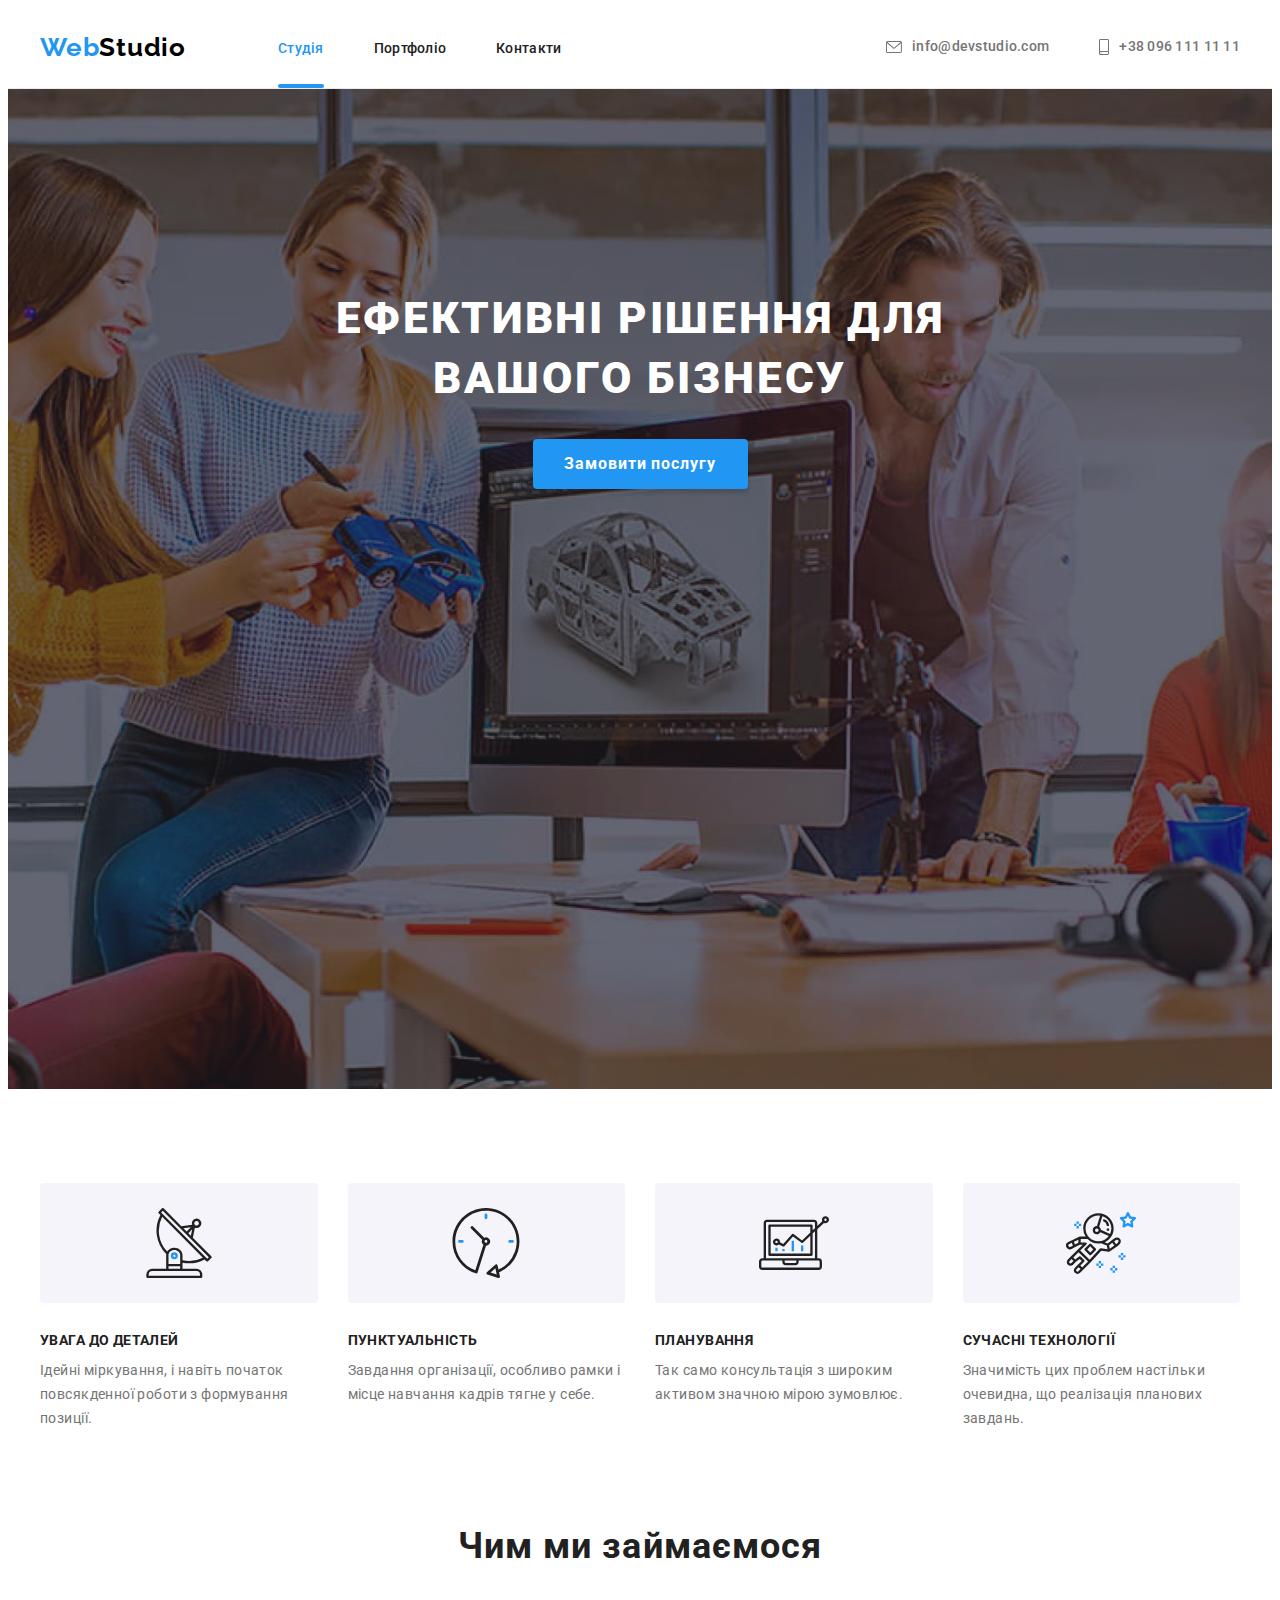
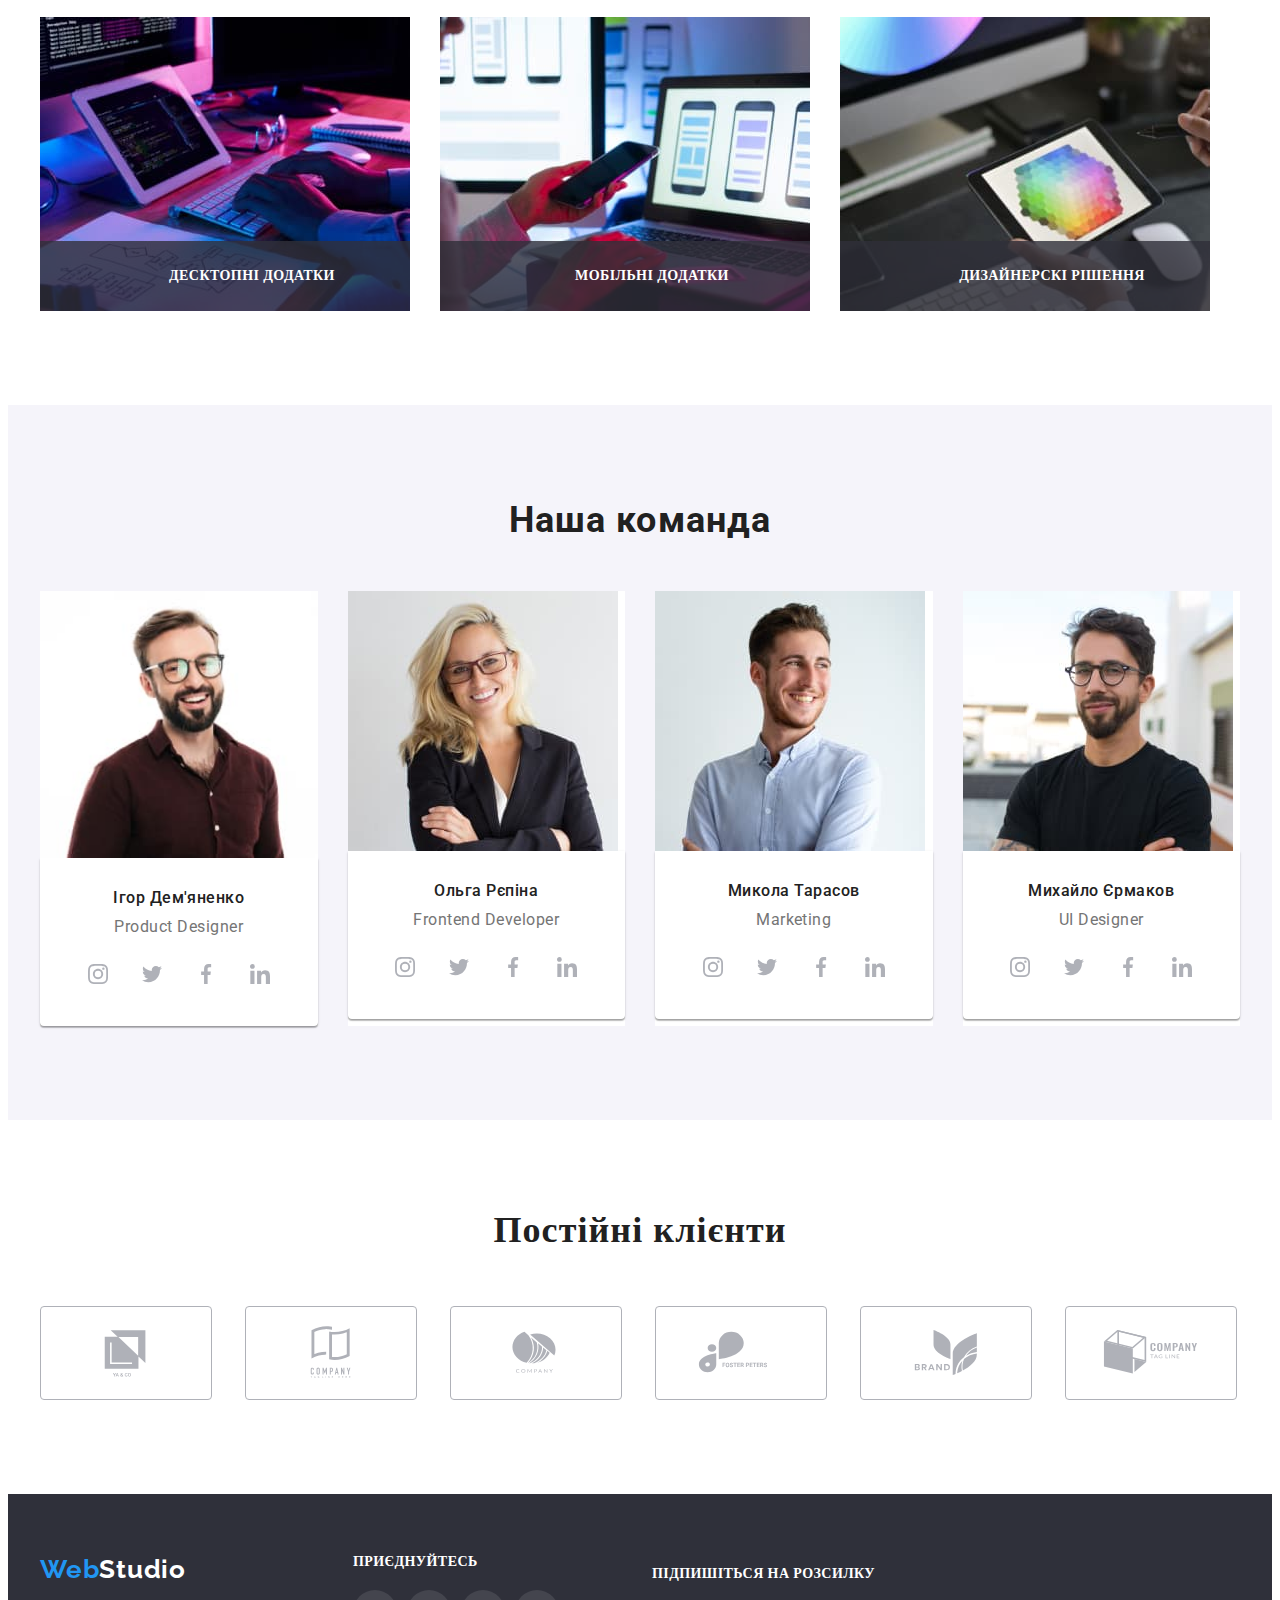
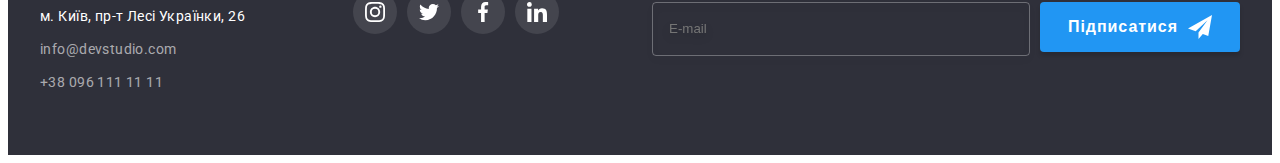
==== commit 51bb923d: "homework8 update" ====
--- a/index.html
+++ b/index.html
@@ -240,8 +240,8 @@
               <picture>
                 <source
                   srcset="
-                    ./images/team/images-ihor.jpg    1x,
-                    ./images/team/images-ihor-2x.jpg 2x
+                    ./images/team/images-ihor-desk.jpg    1x,
+                    ./images/team/images-ihor-desk-2x.jpg 2x
                   "
                   media="(min-width: 1200px)"
                 />
@@ -262,6 +262,8 @@
                 <img
                   src="./images/team/images-ihor.jpg"
                   alt="Ігор Дем'яненко"
+                  width="450"
+                  height="460"
                 />
               </picture>
               <div class="border-worker">
@@ -311,8 +313,8 @@
               <picture>
                 <source
                   srcset="
-                    ./images/team/images-olha.jpg    1x,
-                    ./images/team/images-olha-2x.jpg 2x
+                    ./images/team/images-olha-desk.jpg    1x,
+                    ./images/team/images-olha-desk-2x.jpg 2x
                   "
                   media="(min-width: 1200px)"
                 />
@@ -379,8 +381,8 @@
               <picture>
                 <source
                   srcset="
-                    ./images/team/images-mykola.jpg    1x,
-                    ./images/team/images-mykola-2x.jpg 2x
+                    ./images/team/images-mykola-desk.jpg    1x,
+                    ./images/team/images-mykola-desk-2x.jpg 2x
                   "
                   media="(min-width: 1200px)"
                 />
@@ -450,8 +452,8 @@
               <picture>
                 <source
                   srcset="
-                    ./images/team/images-mykhailo.jpg    1x,
-                    ./images/team/images-mykhailo-2x.jpg 2x
+                    ./images/team/images-mykhailo-desk.jpg    1x,
+                    ./images/team/images-mykhailo-desk-2x.jpg 2x
                   "
                   media="(min-width: 1200px)"
                 />
--- a/css/main.min.css
+++ b/css/main.min.css
@@ -1 +1 @@
-:root{--main-color: #212121;--header-color: #2196f3;--header-studio-color: #000000;--header-tel: #757575;--hero-text: #ffffff;--background-color: #2f303a;--footer-tel: rgba(255, 255, 255, 0.6);--hero-section-4: #F5F4FA;--hero-btn-focus: #188CE8;--border: #ECECEC;--portfolio-border: #F5F5F5}.visualy-hidden{position:absolute;white-space:nowrap;width:1px;height:1px;overflow:hidden;border:0;padding:0;clip:rect(0 0 0 0);-webkit-clip-path:inset(50%);clip-path:inset(50%);margin:-1px}.alink{color:var(--header-color)}button{border:none;border-radius:4px}p,h1,h2,h3,h4,h5,h6{margin:0}ul,ol{margin:0;padding-left:0}img{display:block;max-width:100%;height:auto;width:100%}.modal-btn-text,.check-text span,.check-text,.modal-btn,.footer-soc-list,.footer-links,.footer-text,.section5-list,.section-5-link,.section5,.worker-soc-link,.item-container,.menu__mail,.menu__tel,.header__container,.navigation{display:flex;align-items:center}.container{width:100%;padding-left:15px;padding-right:15px;margin:0 auto}@media screen and (min-width: 480px){.container{width:480px}}@media screen and (min-width: 768px){.container{width:768px}}@media screen and (min-width: 1200px){.container{width:1200px}}.container-mob-menu{width:100vw;height:100vh;padding-left:40px;padding-right:40px;margin:0 auto}.backdrop{position:fixed;top:0;width:100%;height:100%;background-color:rgba(0,0,0,.2);transition:opacity 250ms linear,visibility 250ms linear}.list{list-style:none}.link{text-decoration:none}.body{font-family:"Roboto",sans-serif;background-color:var(--hero-text)}.no-scroll{overflow:hidden}.style-btn{font-family:"Roboto",sans-serif;font-weight:500;font-size:16px;line-height:1.62;letter-spacing:.03em;color:var(--main-color);background:var(--hero-section-4)}.main-btn{padding:6px 22px;transition:background-color 250ms cubic-bezier(0.4, 0, 0.2, 1),color 250ms cubic-bezier(0.4, 0, 0.2, 1)}.main-btn:focus{color:var(--hero-text);background-color:var(--header-color)}.main-btn:hover{background-color:var(--header-color);color:var(--hero-text);cursor:pointer}.header{padding-top:22px;padding-bottom:22px;border-bottom:1px solid var(--border)}@media screen and (min-width: 1200px){.header{padding-top:24px;padding-bottom:25px}}.navigation__web{font-family:"Raleway",sans-serif;font-weight:700;font-size:24px;line-height:1.17;letter-spacing:.03em;width:134px;height:28px;color:var(--header-color)}@media screen and (min-width: 768px){.navigation__web{margin-right:88px}}@media screen and (min-width: 1200px){.navigation__web{font-weight:700;font-size:26px;line-height:1.19;letter-spacing:.03em;width:145px;height:31px;margin-right:93px}}@media screen and (min-width: 768px){.auth-nav{display:flex;flex-direction:column;gap:10px}}@media screen and (min-width: 1200px){.auth-nav{flex-direction:row}}.navigation__studio{font-family:"Raleway",sans-serif;font-weight:700;font-size:24px;line-height:1.17;letter-spacing:.03em;width:134px;height:28px;color:var(--header-studio-color)}@media screen and (min-width: 1200px){.navigation__studio{font-weight:700;font-size:26px;line-height:1.19;letter-spacing:.03em;width:145px;height:31px}}.menu__link{font-family:"Roboto",sans-serif;font-weight:500;font-size:14px;line-height:1.14;letter-spacing:.02em;color:var(--main-color);position:relative;transition:color 250ms linear}.menu__link::after{display:block;position:absolute;right:0;bottom:-32px;width:0;height:4px;border-radius:2px;background-color:var(--header-color);content:"";transition:width 250ms cubic-bezier(0.4, 0, 0.2, 1)}@media screen and (min-width: 768px){.menu__link{margin-right:50px}}@media screen and (min-width: 1200px){.menu__link{margin-right:0}}.menu__link:hover::after{width:100%;display:block;position:absolute;left:0;bottom:-32px;height:4px;border-radius:2px;background-color:var(--header-color);content:"";transition:width 250ms cubic-bezier(0.4, 0, 0.2, 1)}@media screen and (min-width: 1200px){.border-studio::after{width:100%;display:block;position:absolute;left:0;bottom:-32px;height:4px;border-radius:2px;background-color:var(--header-color);content:"";transition:width 250ms cubic-bezier(0.4, 0, 0.2, 1)}}.menu__mail,.menu__tel,.menu__mail-icon,.menu__tel-icon{transition:color 250ms linear}.menu{display:none}@media screen and (min-width: 768px){.menu{display:flex}}@media screen and (min-width: 1200px){.menu{display:inline-flex;gap:50px}}@media screen and (min-width: 768px){.alink{color:var(--header-color)}}@media screen and (min-width: 1200px){.alink{color:var(--header-color)}}.connect{margin-left:auto}.menu__link:hover,.menu__mail:hover,.menu__tel:hover,.footer-mail:hover,.footer-tel:hover,.footer-map:hover{color:var(--header-color)}.menu__link:focus,.menu__mail:focus,.menu__tel:focus,.footer-mail:focus,.footer-tel:focus,.footer-map:focus{color:var(--header-color)}.menu__mail-icon,.menu__tel-icon{fill:currentColor}.menu__mail-icon:hover,.menu__mail-icon:hover,.menu__tel-icon:hover,.menu__tel-icon:hover{color:var(--header-color)}.menu__tel,.menu__mail{gap:10px}.menu__mail,.menu__tel{font-family:"Roboto",sans-serif;font-weight:500;font-size:14px;line-height:1.14;letter-spacing:.02em;color:var(--header-tel)}.mob-menu{position:fixed;top:0;background-color:var(--hero-text);width:100vw;height:100vh;z-index:1;padding:10px 0}.mob-menu>.container-mob-menu{height:100%;display:flex;flex-direction:column;justify-content:space-between;overflow:auto}.menu-close-btn{display:block;margin-left:auto;background-color:rgba(0,0,0,0);border:none}.menu-tel__link{font-family:"Roboto" sans-serif;font-style:normal;font-weight:500;font-size:40px;line-height:1.18;letter-spacing:.02em;color:var(--main-color)}.connect-tel-menu__tel{font-family:"Roboto" sans-serif;font-style:normal;font-weight:500;font-size:34px;line-height:1.18;letter-spacing:.02em;color:var(--header-color)}.connect-tel-menu__mail{font-family:"Roboto" sans-serif;font-style:normal;font-weight:500;font-size:24px;line-height:1.17;letter-spacing:.02em;color:#757575}.connect-tel-menu__item{margin-bottom:32px}.menu-tel__item:not(:last-child){margin-bottom:32px}.mob-menu-tel{padding-bottom:50px}.mob-soc-list{display:flex;gap:10px;padding-bottom:48px;flex-wrap:wrap}.mob-soc-item{font-family:"Roboto";font-style:normal;font-weight:500;font-size:18px;line-height:1.22;letter-spacing:.02em;color:var(--header-color)}.mob-soc-item:not(:last-child){border-right:1px solid rgba(33,33,33,.2);padding-right:10px}.item-container{justify-content:center;margin-bottom:30px;height:120px;background-size:contain;background-color:#f5f4fa;border-radius:4px}.complementary-icon{width:70px;height:70px}.hero-text{font-family:"Roboto",sans-serif;font-weight:900;font-size:26px;line-height:1.61;letter-spacing:.06em;text-transform:uppercase;color:var(--hero-text);margin-bottom:30px;max-width:360px;margin-left:auto;margin-right:auto}@media screen and (min-width: 1200px){.hero-text{font-weight:900;font-size:44px;line-height:1.36;letter-spacing:.06em;max-width:696px}}.hero-btn{font-family:"Roboto",sans-serif;font-weight:700;font-size:16px;line-height:1.88;letter-spacing:.06em;color:var(--hero-text);background-color:var(--header-color);cursor:pointer;display:inline-block;width:200px;height:50px;text-align:center;box-shadow:0px 4px 4px rgba(0,0,0,.15);border-radius:4px;transition:color 250ms linear,background-color 250ms linear}@media screen and (min-width: 1200px){.hero-btn{width:215px}}.hero-btn:hover{color:var(--hero-text);background-color:var(--hero-btn-focus)}.hero-btn:focus{color:var(--hero-text);background-color:var(--hero-btn-focus)}.hero-text-section{padding-top:94px}.hero-section{background-image:linear-gradient(rgba(47, 48, 58, 0.4), rgba(47, 48, 58, 0.4)),url(../images/hero-bg-tel-2x.jpg);max-width:1600px;height:400px;background-repeat:no-repeat;background-position:center;background-size:cover;padding-top:118px;padding-bottom:118px;display:flex;text-align:center;margin-bottom:94px;background-color:#c4c4c4;margin:0 auto}@media screen and (min-width: 768px){.hero-section{background-image:linear-gradient(rgba(47, 48, 58, 0.4), rgba(47, 48, 58, 0.4)),url(../images/hero-bg-tab-2x.jpg)}}@media screen and (min-width: 1200px){.hero-section{background-image:linear-gradient(rgba(47, 48, 58, 0.4), rgba(47, 48, 58, 0.4)),url(../images/hero-bg.jpg);height:600px}}@media screen and (min-width: 1200px){.hero-section{padding-top:200px;padding-bottom:200px}}.hero-list{padding-top:60px;padding-bottom:60px;padding-right:15px;padding-left:15px;display:flex;flex-wrap:wrap;gap:30px}@media screen and (min-width: 1200px){.hero-list{padding-top:94px;padding-bottom:0}}.hero-item{width:100%}@media screen and (min-width: 768px){.hero-item{flex-basis:calc((100% - 30px)/2)}}@media screen and (min-width: 1200px){.hero-item{flex-basis:calc((100% - 90px)/4)}}.hero-title{font-family:"Roboto",sans-serif;font-weight:700;font-size:14px;line-height:1.14;letter-spacing:.03em;text-transform:uppercase;color:var(--main-color);margin-bottom:10px;display:flex;justify-content:center}@media screen and (min-width: 768px){.hero-title{display:block}}@media screen and (min-width: 1200px){.hero-title{display:block}}.hero-paragraph{font-family:"Roboto",sans-serif;font-weight:400;font-size:14px;line-height:1.71;letter-spacing:.03em;color:var(--header-tel)}@media screen and (min-width: 1200px){.section__3{font-family:"Roboto",sans-serif;font-weight:700;font-size:36px;line-height:1.17;letter-spacing:.03em;text-align:center;color:var(--main-color);margin-bottom:50px}}@media screen and (max-width: 1199px){.section-3{display:none}}@media screen and (min-width: 1200px){.section-3{display:block;padding-top:94px;padding-bottom:94px}}.section__3-text{font-family:"Roboto" sans-serif;font-style:normal;font-weight:700;font-size:14px;line-height:1.14;letter-spacing:.03em;text-align:center;text-transform:uppercase;color:var(--hero-text);background-color:rgba(47,48,58,.8);position:absolute;bottom:0;left:0;padding:27px;width:100%;overflow:auto}.section__photo{position:relative;overflow:hidden}.section__list{display:none}@media screen and (min-width: 1200px){.section__list{display:flex;gap:30px}}.hero-section-4{padding-top:60px;padding-bottom:60px}@media screen and (min-width: 1200px){.hero-section-4{padding-top:94px;padding-bottom:94px}}.hero-section4{display:flex;flex-wrap:wrap;gap:30px;padding-right:15px;padding-left:15px}.section-4{font-family:"Roboto",sans-serif;font-weight:700;font-size:28px;line-height:1.17;letter-spacing:.03em;text-align:center;color:var(--main-color)}@media screen and (min-width: 1200px){.section-4{font-weight:700;font-size:36px;line-height:1.17;letter-spacing:.03em}}.section-4{margin-bottom:50px}.hero-section-4{background-color:var(--hero-section-4)}.manufacturers{background-color:var(--hero-text)}@media screen and (min-width: 768px){.manufacturers{flex-basis:calc((100% - 30px)/2)}}@media screen and (min-width: 1200px){.manufacturers{flex-basis:calc((100% - 90px)/4);gap:30px;text-align:center}}.border-worker{box-shadow:0px 1px 3px rgba(0,0,0,.12),0px 1px 1px rgba(0,0,0,.14),0px 2px 1px rgba(0,0,0,.2);border-radius:0px 0px 4px 4px;padding-top:30px;padding-bottom:30px}.border-worker-hero{display:flex;align-content:center;flex-wrap:wrap;flex-direction:column;align-items:center}.hero-worker{font-family:"Roboto",sans-serif;font-weight:500;font-size:16px;line-height:1.19;letter-spacing:.03em;color:var(--main-color);margin-bottom:10px}.list-soc{display:flex;justify-content:center;gap:10px}.soc-icon{fill:#afb1b8}.worker-soc-link:hover .soc-icon,.worker-soc-link:focus .soc-icon{fill:var(--hero-text)}.worker-soc-link{justify-content:center;width:44px;height:44px;border-radius:50%;background-color:rgba(0,0,0,0);transition:background-color 250ms cubic-bezier(0.4, 0, 0.2, 1)}.worker-soc-link:hover,.worker-soc-link:focus{background-color:var(--header-color)}.hero-position{font-family:"Roboto",sans-serif;font-weight:400;font-size:16px;line-height:1.19;letter-spacing:.03em;color:var(--header-tel);margin-bottom:16px}.section-client{padding-top:60px;padding-bottom:60px}@media screen and (min-width: 1200px){.section-client{padding-top:90px;padding-bottom:94px}}.section-5{font-family:"Roboto" sans-serif;font-style:normal;font-weight:700;font-size:28px;line-height:1.17;letter-spacing:.03em;text-align:center;color:var(--main-color);margin-bottom:30px}@media screen and (min-width: 1200px){.section-5{font-weight:700;font-size:36px;line-height:1.16;letter-spacing:.03em}}@media screen and (min-width: 1200px){.section-5{margin-bottom:54px}}.section5{justify-content:center;fill:#afb1b8}.section-5-link:hover .section5,.section-5-link:focus .section5{border-color:var(--header-color);fill:var(--header-color)}.section5:hover{fill:var(--header-color)}.section5:focus{fill:var(--header-color)}.section-5-link{justify-content:center;max-width:210px;height:92px;border:1px solid #afb1b8;border-radius:4px;fill:rgba(170,255,187,.0666666667)}@media screen and (min-width: 768px){.section-5-link{width:226px}}@media screen and (min-width: 1200px){.section-5-link{width:170px}}.section-5-link:hover,.section-5-link:hover{border-color:var(--header-color)}.section5-list{justify-content:center;gap:30px;flex-wrap:wrap}.section-5-list{width:100%;flex-basis:calc((100% - 30px)/2)}@media screen and (min-width: 768px){.section-5-list{flex-basis:calc((100% - 60px)/3)}}@media screen and (min-width: 1200px){.section-5-list{flex-basis:calc((100% - 150px)/6)}}.footer{padding-top:60px;padding-bottom:60px;background-color:var(--background-color);text-align:center}@media screen and (min-width: 1200px){.footer{text-align:left}}.footer-adress{font-style:normal}.footer-webstudio{font-family:"Raleway",sans-serif;font-weight:700;font-size:24px;line-height:1.16;letter-spacing:.03em;color:var(--header-color);margin-bottom:20px;display:inline-block}@media screen and (min-width: 1200px){.footer-webstudio{font-weight:700;font-size:26px;line-height:1.19;letter-spacing:.03em;display:inline-block}}.footer-studio{font-family:"Raleway",sans-serif;font-weight:700;font-size:24px;line-height:1.16;letter-spacing:.03em;color:var(--hero-text)}@media screen and (min-width: 1200px){.footer-studio{font-weight:700;font-size:26px;line-height:1.19;letter-spacing:.03em}}.footer-map{font-family:"Roboto",sans-serif;font-weight:400;font-size:14px;line-height:1.71;letter-spacing:.03em;color:var(--hero-text);margin-bottom:9px;display:inline-block}.footer-mail{font-family:"Roboto",sans-serif;font-weight:400;font-size:14px;line-height:1.71;letter-spacing:.03em;color:var(--footer-tel);margin-bottom:9px;display:inline-block}.footer-tel{font-family:"Roboto",sans-serif;font-weight:400;font-size:14px;line-height:1.71;letter-spacing:.03em;color:var(--footer-tel)}.footer-text{display:flex;justify-content:center;font-family:"Roboto" sans-serif;font-style:normal;font-weight:700;font-size:14px;line-height:1.14;letter-spacing:.03em;text-transform:uppercase;color:#fff;margin-bottom:20px}@media screen and (min-width: 1200px){.footer-text{justify-content:start}}.Webstudio{margin:0 0 60px 0}@media screen and (min-width: 1200px){.Webstudio{margin-right:82px;margin-bottom:0;display:flex;flex-wrap:wrap}}.footer-completely{display:inline-block}@media screen and (min-width: 1200px){.footer-completely{display:flex;align-items:baseline;justify-content:flex-start}}.footer-links{justify-content:center;width:44px;height:44px;border-radius:50%;background-color:rgba(255,255,255,.1);transition:background-color 250ms cubic-bezier(0.4, 0, 0.2, 1)}.footer-links:hover,.footer-links:focus{background-color:var(--header-color)}.footer-soc-links{fill:var(--hero-text)}.footer-soc-list{justify-content:center;gap:10px}.footer-soc{gap:30px;margin-bottom:60px}@media screen and (min-width: 1200px){.footer-soc{margin-bottom:0}}@media screen and (min-width: 768px){.container-wrap{display:flex;padding-right:76px;padding-left:76px;justify-content:space-between}}@media screen and (min-width: 1200px){.container-wrap{padding-right:0;padding-left:0}}.subscribe-text{display:flex;justify-content:center;font-family:"Roboto" sans-serif;font-style:normal;font-weight:700;font-size:14px;line-height:1.14;letter-spacing:.03em;text-transform:uppercase;color:var(--hero-text);margin-bottom:20px}@media screen and (min-width: 1200px){.subscribe-text{justify-content:start}}.subscribe-text-btn{font-family:"Roboto" sans-serif;font-style:normal;font-weight:700;font-size:16px;line-height:1.88;letter-spacing:.06em;color:var(--hero-text);background-color:var(--header-color);box-shadow:0px 4px 4px rgba(0,0,0,.15);border-radius:4px;gap:10px;cursor:pointer;width:200px;height:50px;display:inline-flex;align-items:center;justify-content:center;transition:background-color 250ms cubic-bezier(0.4, 0, 0.2, 1)}.subscribe-text-btn:hover,.subscribe-text-btn:focus{background-color:var(--hero-btn-focus)}.send-icon{fill:var(--hero-text)}.form-mail{margin-right:10px}.text-input{color:var(--hero-text);margin-bottom:20px}@media screen and (min-width: 768px){.text-input{margin-bottom:20px}}@media screen and (min-width: 1200px){.text-input{margin-bottom:0}}@media screen and (min-width: 1200px){.js-speaker-form{display:flex}}.js-speaker-form input{padding-left:16px;width:100%;min-height:50px;background:rgba(0,0,0,0);outline:rgba(0,0,0,0);border:1px solid rgba(255,255,255,.3);filter:drop-shadow(0px 4px 4px rgba(0, 0, 0, 0.15));border-radius:4px}@media screen and (min-width: 768px){.js-speaker-form input{width:450px;display:block;margin-right:auto;margin-left:auto}}@media screen and (min-width: 1200px){.js-speaker-form input{width:358px}}.js-speaker-form input:hover,.js-speaker-form input:focus{border-color:var(--header-color)}@media screen and (min-width: 1200px){.subscribe{margin-left:93px}}.gallery__pages{font-family:"Roboto",sans-serif;font-weight:700;font-size:18px;line-height:2;letter-spacing:.06em;color:var(--main-color);margin-bottom:4px}.gallery__portfolio-text{font-family:"Roboto",sans-serif;font-weight:400;font-size:16px;line-height:1.88;letter-spacing:.03em;color:var(--header-tel)}.gallery__text{font-family:"Roboto";font-style:normal;font-weight:400;font-size:18px;line-height:1.56;letter-spacing:.03em;color:var(--hero-text);background-color:rgba(33,150,243,.9);position:absolute;top:0;left:0;padding:63px 24px;height:100%;transform:translateY(100%);transition:transform 250ms linear;overflow:auto}.gallery__item:hover .gallery__text{transform:translateY(0)}.gallery__top-text{position:relative;overflow:hidden}.portfolio__section{display:flex;flex-wrap:wrap;gap:8px;justify-content:start;margin-bottom:40px}@media screen and (min-width: 768px){.portfolio__section{flex-wrap:nowrap;justify-content:center;margin-bottom:30px;flex-basis:calc((100% - 60px)/2)}}@media screen and (min-width: 1200px){.portfolio__section{margin-bottom:50px}}.gallery{display:flex;flex-wrap:wrap;gap:30px;justify-content:center;width:100%}.portfolio{padding-top:60px;padding-bottom:60px}@media screen and (min-width: 1200px){.portfolio{padding-top:94px;padding-bottom:94px}}@media screen and (min-width: 768px){.gallery__item{flex-basis:calc((100% - 30px)/2)}}@media screen and (min-width: 1200px){.gallery__item{flex-basis:calc((100% - 60px)/3);position:relative}}.gallery__images{width:100%}.gallery__images:hover{display:block;background:#fff;box-shadow:0px 1px 1px rgba(0,0,0,.12),0px 4px 4px rgba(0,0,0,.06),1px 4px 6px rgba(0,0,0,.16)}.gallery_images:focus{display:block;box-shadow:0px 1px 1px rgba(0,0,0,.12),0px 4px 4px rgba(0,0,0,.06),1px 4px 6px rgba(0,0,0,.16)}.border{border:1px solid var(--portfolio-border);padding:20px 24px;border-top:none}.modal{width:450px;min-height:609px;background-color:var(--hero-text);box-shadow:0px 1px 3px rgba(0,0,0,.12),0px 1px 1px rgba(0,0,0,.14),0px 2px 1px rgba(0,0,0,.2);border-radius:4px;position:absolute;top:50%;left:50%;transform:translate(-50%, -50%) scaleX(1);transition:transform 250ms linear}.backdrop.is-hidden .modal{transform:translate(-50%, -50%) scaleY(0)}@media screen and (min-width: 1200px){.modal{width:528px;min-height:581px}}.modal-btn{width:30px;height:30px;border:1px solid rgba(0,0,0,.1);border-radius:50%;background-color:rgba(0,0,0,0);position:absolute;right:8px;top:8px;justify-content:center;padding:0;cursor:pointer}.modal-btn:hover,.modal-btn:focus{background-color:var(--hero-text)}.modal-btn:hover .modal-close-icon,.modal-btn:focus .modal-close-icon{fill:var(--header-color)}.is-hidden{opacity:0;visibility:hidden;pointer-events:none}.modal-text{font-family:"Roboto",sans-serif;font-style:normal;font-weight:700;font-size:20px;line-height:1.5;letter-spacing:.03em;text-align:center;color:var(--main-color);padding-top:40px;padding-bottom:12px}@media screen and (min-width: 1200px){.modal-text{font-weight:700;font-size:20px;line-height:1.15;letter-spacing:.03em}}.label-text{font-family:"Roboto" sans-serif;font-style:normal;font-weight:400;font-size:12px;line-height:1.17;letter-spacing:.01em;color:var(--header-tel)}.questionnaire{margin-left:40px;margin-right:40px}.field textarea{display:flex;resize:none;min-width:370px;min-height:120px;border:1px solid rgba(33,33,33,.2);border-radius:4px;background:rgba(0,0,0,0);outline:rgba(0,0,0,0)}@media screen and (min-width: 1200px){.field textarea{min-width:448px;min-height:120px}}.modal-person-icon{position:absolute;top:50%;transform:translateY(-50%);left:12px}.input-wrap{position:relative}.modal-input{display:flex;min-width:370px;min-height:40px;border:1px solid rgba(33,33,33,.2);border-radius:4px;margin-top:4px;margin-bottom:10px;padding-left:42px;background:rgba(0,0,0,0);outline:rgba(0,0,0,0)}@media screen and (min-width: 1200px){.modal-input{min-width:448px;min-height:40px}}.modal-input:focus{border:1px solid var(--header-color)}.modal-input:focus+.modal-person-icon{fill:var(--header-color)}.modal-texteria{margin-top:4px;margin-bottom:10px;padding:12px 16px}.modal-texteria:focus{border:1px solid var(--header-color)}.check-text{font-family:"Roboto",sans-serif;font-style:normal;font-weight:400;font-size:12px;line-height:1.16;letter-spacing:.03em;color:var(--header-tel);justify-content:center;margin-bottom:30px}@media screen and (min-width: 1200px){.check-text{font-weight:400;font-size:14px;line-height:1.71;letter-spacing:.03em}}.check-text span{width:16px;height:15px;border:2px solid var(--main-color);border-radius:2px;margin-right:8px;justify-content:center;fill:rgba(0,0,0,0)}.input-check:checked+.check-text span{background-color:var(--header-color);border-color:rgba(0,0,0,0);fill:var(--hero-text)}.input-check:focus+.check-text span{border-color:var(--header-color)}.btn-text-modal{font-family:"Roboto" sans-serif;font-style:normal;font-weight:700;font-size:16px;line-height:1.88;letter-spacing:.06em;align-items:center;text-align:center;color:var(--hero-text);background:var(--header-color);box-shadow:0px 4px 4px rgba(0,0,0,.15);border-radius:4px;width:200px;height:50px;cursor:pointer;transition:color 250ms linear,background-color 250ms linear}.btn-text-modal:hover{background-color:var(--hero-btn-focus)}.btn-text-modal:focus{background-color:var(--hero-btn-focus)}.modal-btn-text{justify-content:center}.term-contract{margin-left:4px;color:var(--header-color);-webkit-text-decoration-line:underline;text-decoration-line:underline;text-underline-offset:5px}.menu-tel-btn{display:block;background-color:rgba(0,0,0,0);border:none}@media screen and (min-width: 768px){.menu-tel-btn{display:none}}@media screen and (min-width: 1200px){.menu-tel-btn{display:none}}@media screen and (max-width: 479px){.menu-nav{display:flex;align-items:baseline}}/*# sourceMappingURL=main.min.css.map */+:root{--main-color: #212121;--header-color: #2196f3;--header-studio-color: #000000;--header-tel: #757575;--hero-text: #ffffff;--background-color: #2f303a;--footer-tel: rgba(255, 255, 255, 0.6);--hero-section-4: #F5F4FA;--hero-btn-focus: #188CE8;--border: #ECECEC;--portfolio-border: #F5F5F5}.visualy-hidden{position:absolute;white-space:nowrap;width:1px;height:1px;overflow:hidden;border:0;padding:0;clip:rect(0 0 0 0);-webkit-clip-path:inset(50%);clip-path:inset(50%);margin:-1px}.alink{color:var(--header-color)}button{border:none;border-radius:4px}p,h1,h2,h3,h4,h5,h6{margin:0}ul,ol{margin:0;padding-left:0}img{display:block;max-width:100%;height:auto}.modal-btn-text,.check-text span,.check-text,.modal-btn,.footer-soc-list,.footer-links,.footer-text,.section5-list,.section-5-link,.section5,.worker-soc-link,.item-container,.menu__mail,.menu__tel,.header__container,.navigation{display:flex;align-items:center}.container{width:100%;padding-left:15px;padding-right:15px;margin:0 auto}@media screen and (min-width: 480px){.container{width:480px}}@media screen and (min-width: 768px){.container{width:768px}}@media screen and (min-width: 1200px){.container{width:1200px}}.container-mob-menu{width:100vw;height:100vh;padding-left:40px;padding-right:15px;margin:0 auto}::-webkit-scrollbar{width:15px}::-webkit-scrollbar-track{background:#d4d4d4;box-shadow:0 0 2px rgba(0,0,0,.2) inset}::-webkit-scrollbar-thumb{background:var(--header-color);border-radius:8px;border:3px solid #d4d4d4}::-webkit-scrollbar-thumb:hover{background:var(--hero-btn-focus)}.backdrop{position:fixed;top:0;width:100%;height:100%;background-color:rgba(0,0,0,.2);transition:opacity 250ms linear,visibility 250ms linear}.list{list-style:none}.link{text-decoration:none}.body{font-family:"Roboto",sans-serif;background-color:var(--hero-text)}.no-scroll{overflow:hidden}.style-btn{font-family:"Roboto",sans-serif;font-weight:500;font-size:16px;line-height:1.62;letter-spacing:.03em;color:var(--main-color);background:var(--hero-section-4)}.main-btn{padding:6px 22px;transition:background-color 250ms cubic-bezier(0.4, 0, 0.2, 1),color 250ms cubic-bezier(0.4, 0, 0.2, 1)}.main-btn:focus{color:var(--hero-text);background-color:var(--header-color)}.main-btn:hover{background-color:var(--header-color);color:var(--hero-text);cursor:pointer}.header{padding-top:22px;padding-bottom:22px;border-bottom:1px solid var(--border)}@media screen and (min-width: 1200px){.header{padding-top:24px;padding-bottom:25px}}.navigation__web{font-family:"Raleway",sans-serif;font-weight:700;font-size:24px;line-height:1.17;letter-spacing:.03em;width:134px;height:28px;color:var(--header-color)}@media screen and (min-width: 768px){.navigation__web{margin-right:88px}}@media screen and (min-width: 1200px){.navigation__web{font-weight:700;font-size:26px;line-height:1.19;letter-spacing:.03em;width:145px;height:31px;margin-right:93px}}@media screen and (min-width: 768px){.auth-nav{display:flex;flex-direction:column;gap:10px}}@media screen and (min-width: 1200px){.auth-nav{flex-direction:row}}.navigation__studio{font-family:"Raleway",sans-serif;font-weight:700;font-size:24px;line-height:1.17;letter-spacing:.03em;width:134px;height:28px;color:var(--header-studio-color)}@media screen and (min-width: 1200px){.navigation__studio{font-weight:700;font-size:26px;line-height:1.19;letter-spacing:.03em;width:145px;height:31px}}.menu__link{font-family:"Roboto",sans-serif;font-weight:500;font-size:14px;line-height:1.14;letter-spacing:.02em;color:var(--main-color);position:relative;transition:color 250ms linear}.menu__link::after{display:block;position:absolute;right:0;bottom:-32px;width:0;height:4px;border-radius:2px;background-color:var(--header-color);content:"";transition:width 250ms cubic-bezier(0.4, 0, 0.2, 1)}@media screen and (min-width: 768px){.menu__link{margin-right:50px}}@media screen and (min-width: 1200px){.menu__link{margin-right:0}}.menu__link:hover::after{width:100%;display:block;position:absolute;left:0;bottom:-32px;height:4px;border-radius:2px;background-color:var(--header-color);content:"";transition:width 250ms cubic-bezier(0.4, 0, 0.2, 1)}@media screen and (min-width: 1200px){.border-studio::after{width:100%;display:block;position:absolute;left:0;bottom:-32px;height:4px;border-radius:2px;background-color:var(--header-color);content:"";transition:width 250ms cubic-bezier(0.4, 0, 0.2, 1)}}.menu__mail,.menu__tel,.menu__mail-icon,.menu__tel-icon{transition:color 250ms linear}.menu{display:none}@media screen and (min-width: 768px){.menu{display:flex}}@media screen and (min-width: 1200px){.menu{display:inline-flex;gap:50px}}@media screen and (min-width: 768px){.alink{color:var(--header-color)}}@media screen and (min-width: 1200px){.alink{color:var(--header-color)}}.connect{margin-left:auto}.menu__link:hover,.menu__mail:hover,.menu__tel:hover,.footer-mail:hover,.footer-tel:hover,.footer-map:hover{color:var(--header-color)}.menu__link:focus,.menu__mail:focus,.menu__tel:focus,.footer-mail:focus,.footer-tel:focus,.footer-map:focus{color:var(--header-color)}.menu__mail-icon,.menu__tel-icon{fill:currentColor}.menu__mail-icon:hover,.menu__mail-icon:hover,.menu__tel-icon:hover,.menu__tel-icon:hover{color:var(--header-color)}.menu__tel,.menu__mail{gap:10px}.menu__mail,.menu__tel{font-family:"Roboto",sans-serif;font-weight:500;font-size:14px;line-height:1.14;letter-spacing:.02em;color:var(--header-tel)}.mob-menu{position:fixed;top:0;background-color:var(--hero-text);width:100vw;height:100vh;z-index:1;padding:10px 0}.mob-menu>.container-mob-menu{height:100%;display:flex;flex-direction:column;justify-content:space-between;overflow:auto}.menu-close-btn{display:block;margin-left:auto;background-color:rgba(0,0,0,0);border:none}.menu-tel__link{font-family:"Roboto" sans-serif;font-style:normal;font-weight:500;font-size:40px;line-height:1.18;letter-spacing:.02em;color:var(--main-color)}.connect-tel-menu__tel{font-family:"Roboto" sans-serif;font-style:normal;font-weight:500;font-size:34px;line-height:1.18;letter-spacing:.02em;color:var(--header-color)}.connect-tel-menu__mail{font-family:"Roboto" sans-serif;font-style:normal;font-weight:500;font-size:24px;line-height:1.17;letter-spacing:.02em;color:#757575}.connect-tel-menu__item{margin-bottom:32px}.menu-tel__item:not(:last-child){margin-bottom:32px}.mob-menu-tel{padding-bottom:50px}.mob-soc-list{display:flex;gap:10px;padding-bottom:48px;flex-wrap:wrap}.mob-soc-item{font-family:"Roboto";font-style:normal;font-weight:500;font-size:18px;line-height:1.22;letter-spacing:.02em;color:var(--header-color)}.mob-soc-item:not(:last-child){border-right:1px solid rgba(33,33,33,.2);padding-right:10px}.item-container{justify-content:center;margin-bottom:30px;height:120px;background-size:contain;background-color:#f5f4fa;border-radius:4px}.complementary-icon{width:70px;height:70px}.hero-text{font-family:"Roboto",sans-serif;font-weight:900;font-size:26px;line-height:1.61;letter-spacing:.06em;text-transform:uppercase;color:var(--hero-text);margin-bottom:30px;max-width:360px;margin-left:auto;margin-right:auto}@media screen and (min-width: 1200px){.hero-text{font-weight:900;font-size:44px;line-height:1.36;letter-spacing:.06em;max-width:696px}}.main-text{padding-top:60px;padding-bottom:60px}@media screen and (min-width: 1200px){.main-text{padding-top:94px;padding-bottom:94px}}.hero-btn{font-family:"Roboto",sans-serif;font-weight:700;font-size:16px;line-height:1.88;letter-spacing:.06em;color:var(--hero-text);background-color:var(--header-color);cursor:pointer;display:inline-block;width:200px;height:50px;text-align:center;box-shadow:0px 4px 4px rgba(0,0,0,.15);border-radius:4px;transition:color 250ms linear,background-color 250ms linear}@media screen and (min-width: 1200px){.hero-btn{width:215px}}.hero-btn:hover{color:var(--hero-text);background-color:var(--hero-btn-focus)}.hero-btn:focus{color:var(--hero-text);background-color:var(--hero-btn-focus)}.hero-text-section{padding-top:94px}.hero-section{background-image:linear-gradient(rgba(47, 48, 58, 0.4), rgba(47, 48, 58, 0.4)),url(../images/hero-bg-tel-2x.jpg);background-image:linear-gradient(rgba(47, 48, 58, 0.4), rgba(47, 48, 58, 0.4)),url(../images/hero-bg-tel.jpg);max-width:1600px;height:400px;background-repeat:no-repeat;background-position:center;background-size:cover;padding-top:118px;padding-bottom:118px;display:flex;text-align:center;margin-bottom:94px;background-color:#c4c4c4;margin:0 auto}@media screen and (min-width: 768px){.hero-section{background-image:linear-gradient(rgba(47, 48, 58, 0.4), rgba(47, 48, 58, 0.4)),url(../images/hero-bg-tab.jpg);background-image:linear-gradient(rgba(47, 48, 58, 0.4), rgba(47, 48, 58, 0.4)),url(../images/hero-bg-tab-2x.jpg)}}@media screen and (min-width: 1200px){.hero-section{background-image:linear-gradient(rgba(47, 48, 58, 0.4), rgba(47, 48, 58, 0.4)),url(../images/hero-bg-desk.jpg);background-image:linear-gradient(rgba(47, 48, 58, 0.4), rgba(47, 48, 58, 0.4)),url(../images/hero-bg-desk-2x.jpg);height:600px}}@media screen and (min-width: 1200px){.hero-section{padding-top:200px;padding-bottom:200px}}.hero-list{display:flex;flex-wrap:wrap;gap:30px}@media screen and (min-width: 1200px){.hero-list{padding-bottom:0}}.hero-item{width:100%}@media screen and (min-width: 768px){.hero-item{flex-basis:calc((100% - 30px)/2)}}@media screen and (min-width: 1200px){.hero-item{flex-basis:calc((100% - 90px)/4)}}.hero-title{font-family:"Roboto",sans-serif;font-weight:700;font-size:14px;line-height:1.14;letter-spacing:.03em;text-transform:uppercase;color:var(--main-color);margin-bottom:10px;display:flex;justify-content:center}@media screen and (min-width: 768px){.hero-title{display:block}}@media screen and (min-width: 1200px){.hero-title{display:block}}.hero-paragraph{font-family:"Roboto",sans-serif;font-weight:400;font-size:14px;line-height:1.71;letter-spacing:.03em;color:var(--header-tel)}@media screen and (min-width: 1200px){.section__3{font-family:"Roboto",sans-serif;font-weight:700;font-size:36px;line-height:1.17;letter-spacing:.03em;text-align:center;color:var(--main-color);margin-bottom:50px}}@media screen and (max-width: 1199px){.section-3{display:none}}@media screen and (min-width: 1200px){.section-3{display:block;padding-bottom:94px}}.section__3-text{font-family:"Roboto" sans-serif;font-style:normal;font-weight:700;font-size:14px;line-height:1.14;letter-spacing:.03em;text-align:center;text-transform:uppercase;color:var(--hero-text);background-color:rgba(47,48,58,.8);position:absolute;bottom:0;left:0;padding:27px;width:100%;overflow:auto}.section__photo{position:relative;overflow:hidden}.section__list{display:none}@media screen and (min-width: 1200px){.section__list{display:flex;gap:30px}}.hero-section-4{padding-top:60px;padding-bottom:60px}@media screen and (min-width: 1200px){.hero-section-4{padding-top:94px;padding-bottom:94px}}.hero-section4{display:flex;flex-wrap:wrap;gap:30px}.section-4{font-family:"Roboto",sans-serif;font-weight:700;font-size:28px;line-height:1.17;letter-spacing:.03em;margin-bottom:30px;text-align:center;color:var(--main-color)}@media screen and (min-width: 1200px){.section-4{font-weight:700;font-size:36px;line-height:1.17;letter-spacing:.03em;margin-bottom:50px}}.hero-section-4{background-color:var(--hero-section-4)}.manufacturers{background-color:var(--hero-text)}@media screen and (min-width: 768px){.manufacturers{flex-basis:calc((100% - 30px)/2)}}@media screen and (min-width: 1200px){.manufacturers{flex-basis:calc((100% - 90px)/4);gap:30px;text-align:center}}.border-worker{box-shadow:0px 1px 3px rgba(0,0,0,.12),0px 1px 1px rgba(0,0,0,.14),0px 2px 1px rgba(0,0,0,.2);border-radius:0px 0px 4px 4px;padding-top:30px;padding-bottom:30px}.border-worker-hero{display:flex;align-content:center;flex-wrap:wrap;flex-direction:column;align-items:center}.hero-worker{font-family:"Roboto",sans-serif;font-weight:500;font-size:16px;line-height:1.19;letter-spacing:.03em;color:var(--main-color);margin-bottom:10px}.list-soc{display:flex;justify-content:center;gap:10px}.soc-icon{fill:#afb1b8}.worker-soc-link:hover .soc-icon,.worker-soc-link:focus .soc-icon{fill:var(--hero-text)}.worker-soc-link{justify-content:center;width:44px;height:44px;border-radius:50%;background-color:rgba(0,0,0,0);transition:background-color 250ms cubic-bezier(0.4, 0, 0.2, 1)}.worker-soc-link:hover,.worker-soc-link:focus{background-color:var(--header-color)}.hero-position{font-family:"Roboto",sans-serif;font-weight:400;font-size:16px;line-height:1.19;letter-spacing:.03em;color:var(--header-tel);margin-bottom:16px}.section-client{padding-top:60px;padding-bottom:60px}@media screen and (min-width: 1200px){.section-client{padding-top:90px;padding-bottom:94px}}.section-5{font-family:"Roboto" sans-serif;font-style:normal;font-weight:700;font-size:28px;line-height:1.17;letter-spacing:.03em;text-align:center;color:var(--main-color);margin-bottom:30px}@media screen and (min-width: 1200px){.section-5{font-weight:700;font-size:36px;line-height:1.16;letter-spacing:.03em}}@media screen and (min-width: 1200px){.section-5{margin-bottom:54px}}.section5{justify-content:center;fill:#afb1b8}.section-5-link:hover .section5,.section-5-link:focus .section5{border-color:var(--header-color);fill:var(--header-color)}.section5:hover{fill:var(--header-color)}.section5:focus{fill:var(--header-color)}.section-5-link{justify-content:center;width:210px;height:92px;border:1px solid #afb1b8;border-radius:4px;fill:rgba(170,255,187,.0666666667)}@media screen and (min-width: 768px){.section-5-link{width:226px}}@media screen and (min-width: 1200px){.section-5-link{width:170px}}.section-5-link:hover,.section-5-link:hover{border-color:var(--header-color)}.section5-list{justify-content:center;gap:30px;flex-wrap:wrap}.section-5-list{width:100%;flex-basis:calc((100% - 30px)/2)}@media screen and (min-width: 768px){.section-5-list{flex-basis:calc((100% - 60px)/3)}}@media screen and (min-width: 1200px){.section-5-list{flex-basis:calc((100% - 150px)/6)}}.footer{padding-top:60px;padding-bottom:60px;background-color:var(--background-color);text-align:center}@media screen and (min-width: 1200px){.footer{text-align:left}}.footer-adress{font-style:normal}.footer-webstudio{font-family:"Raleway",sans-serif;font-weight:700;font-size:24px;line-height:1.16;letter-spacing:.03em;color:var(--header-color);margin-bottom:20px;display:inline-block}@media screen and (min-width: 1200px){.footer-webstudio{font-weight:700;font-size:26px;line-height:1.19;letter-spacing:.03em;display:inline-block}}.footer-studio{font-family:"Raleway",sans-serif;font-weight:700;font-size:24px;line-height:1.16;letter-spacing:.03em;color:var(--hero-text)}@media screen and (min-width: 1200px){.footer-studio{font-weight:700;font-size:26px;line-height:1.19;letter-spacing:.03em}}.footer-map{font-family:"Roboto",sans-serif;font-weight:400;font-size:14px;line-height:1.71;letter-spacing:.03em;color:var(--hero-text);margin-bottom:9px;display:inline-block}.footer-mail{font-family:"Roboto",sans-serif;font-weight:400;font-size:14px;line-height:1.71;letter-spacing:.03em;color:var(--footer-tel);margin-bottom:9px;display:inline-block}.footer-tel{font-family:"Roboto",sans-serif;font-weight:400;font-size:14px;line-height:1.71;letter-spacing:.03em;color:var(--footer-tel);display:block;margin-bottom:60px}@media screen and (min-width: 768px){.footer-tel{margin-bottom:0}}@media screen and (min-width: 1200px){.footer-tel{margin-bottom:0}}.footer-text{display:flex;justify-content:center;font-family:"Roboto" sans-serif;font-style:normal;font-weight:700;font-size:14px;line-height:1.14;letter-spacing:.03em;text-transform:uppercase;color:#fff;margin-bottom:20px}@media screen and (min-width: 1200px){.footer-text{justify-content:start}}@media screen and (min-width: 1200px){.Webstudio{margin-right:82px;margin-bottom:0;display:flex;flex-wrap:wrap}}.footer-completely{display:inline-block}@media screen and (min-width: 1200px){.footer-completely{display:flex;align-items:baseline;justify-content:flex-start}}.footer-links{justify-content:center;width:44px;height:44px;border-radius:50%;background-color:rgba(255,255,255,.1);transition:background-color 250ms cubic-bezier(0.4, 0, 0.2, 1)}.footer-links:hover,.footer-links:focus{background-color:var(--header-color)}.footer-soc-links{fill:var(--hero-text)}.footer-soc-list{justify-content:center;gap:10px}.footer-soc{gap:30px}@media screen and (min-width: 1200px){.footer-soc{margin-bottom:0}}.container-wrap{margin:0 0 60px 0}@media screen and (min-width: 768px){.container-wrap{display:flex;padding-right:76px;padding-left:76px;justify-content:space-between}}@media screen and (min-width: 1200px){.container-wrap{padding-right:0;padding-left:0;margin:0}}.subscribe-text{display:flex;justify-content:center;font-family:"Roboto" sans-serif;font-style:normal;font-weight:700;font-size:14px;line-height:1.14;letter-spacing:.03em;text-transform:uppercase;color:var(--hero-text);margin-bottom:20px}@media screen and (min-width: 1200px){.subscribe-text{justify-content:start}}.subscribe-text-btn{font-family:"Roboto" sans-serif;font-style:normal;font-weight:700;font-size:16px;line-height:1.88;letter-spacing:.06em;color:var(--hero-text);background-color:var(--header-color);box-shadow:0px 4px 4px rgba(0,0,0,.15);border-radius:4px;gap:10px;cursor:pointer;width:200px;height:50px;display:inline-flex;align-items:center;justify-content:center;transition:background-color 250ms cubic-bezier(0.4, 0, 0.2, 1)}.subscribe-text-btn:hover,.subscribe-text-btn:focus{background-color:var(--hero-btn-focus)}.send-icon{fill:var(--hero-text)}.form-mail{margin-right:10px}.text-input{color:var(--hero-text);margin-bottom:20px}@media screen and (min-width: 768px){.text-input{margin-bottom:20px}}@media screen and (min-width: 1200px){.text-input{margin-bottom:0}}@media screen and (min-width: 1200px){.js-speaker-form{display:flex}}.js-speaker-form input{padding-left:16px;width:100%;min-height:50px;background:rgba(0,0,0,0);outline:rgba(0,0,0,0);border:1px solid rgba(255,255,255,.3);filter:drop-shadow(0px 4px 4px rgba(0, 0, 0, 0.15));border-radius:4px}@media screen and (min-width: 768px){.js-speaker-form input{width:450px;display:block;margin-right:auto;margin-left:auto}}@media screen and (min-width: 1200px){.js-speaker-form input{width:358px}}.js-speaker-form input:hover,.js-speaker-form input:focus{border-color:var(--header-color)}@media screen and (min-width: 1200px){.subscribe{margin-left:93px}}.gallery__pages{font-family:"Roboto",sans-serif;font-weight:700;font-size:18px;line-height:2;letter-spacing:.06em;color:var(--main-color);margin-bottom:4px}.gallery__portfolio-text{font-family:"Roboto",sans-serif;font-weight:400;font-size:16px;line-height:1.88;letter-spacing:.03em;color:var(--header-tel)}.gallery__text{font-family:"Roboto";font-style:normal;font-weight:400;font-size:18px;line-height:1.56;letter-spacing:.03em;color:var(--hero-text);background-color:rgba(33,150,243,.9);position:absolute;top:0;left:0;padding:63px 24px;height:100%;transform:translateY(100%);transition:transform 250ms linear;overflow:auto}.gallery__item:hover .gallery__text{transform:translateY(0)}.gallery__top-text{position:relative;overflow:hidden}.portfolio__section{display:flex;flex-wrap:wrap;gap:8px;justify-content:start;margin-bottom:40px}@media screen and (min-width: 768px){.portfolio__section{flex-wrap:nowrap;justify-content:center;margin-bottom:30px;flex-basis:calc((100% - 60px)/2)}}@media screen and (min-width: 1200px){.portfolio__section{margin-bottom:50px}}.gallery{display:flex;flex-wrap:wrap;gap:30px;justify-content:center;width:100%}.portfolio{padding-top:60px;padding-bottom:60px}@media screen and (min-width: 1200px){.portfolio{padding-top:94px;padding-bottom:94px}}@media screen and (min-width: 768px){.gallery__item{flex-basis:calc((100% - 30px)/2)}}@media screen and (min-width: 1200px){.gallery__item{flex-basis:calc((100% - 60px)/3);position:relative}}.gallery__images{width:100%}.gallery__images:hover{display:block;background:#fff;box-shadow:0px 1px 1px rgba(0,0,0,.12),0px 4px 4px rgba(0,0,0,.06),1px 4px 6px rgba(0,0,0,.16)}.gallery_images:focus{display:block;box-shadow:0px 1px 1px rgba(0,0,0,.12),0px 4px 4px rgba(0,0,0,.06),1px 4px 6px rgba(0,0,0,.16)}.border{border:1px solid var(--portfolio-border);padding:20px 24px;border-top:none}.modal{width:320px;min-height:512px;background-color:var(--hero-text);box-shadow:0px 1px 3px rgba(0,0,0,.12),0px 1px 1px rgba(0,0,0,.14),0px 2px 1px rgba(0,0,0,.2);border-radius:4px;position:absolute;top:50%;left:50%;transform:translate(-50%, -50%) scaleX(1);transition:transform 250ms linear}@media screen and (min-width: 480px){.modal{width:450px;min-height:609px}}@media screen and (min-width: 768px){.modal{width:450px;min-height:609px}}.backdrop.is-hidden .modal{transform:translate(-50%, -50%) scaleY(0)}@media screen and (min-width: 1200px){.modal{width:528px;min-height:581px}}.modal-btn{width:30px;height:30px;border:1px solid rgba(0,0,0,.1);border-radius:50%;background-color:rgba(0,0,0,0);position:absolute;right:8px;top:8px;justify-content:center;padding:0;cursor:pointer}.modal-btn:hover,.modal-btn:focus{background-color:var(--hero-text)}.modal-btn:hover .modal-close-icon,.modal-btn:focus .modal-close-icon{fill:var(--header-color)}.is-hidden{opacity:0;visibility:hidden;pointer-events:none}.modal-text{font-family:"Roboto",sans-serif;font-style:normal;font-weight:700;font-size:16px;line-height:1.5;letter-spacing:.03em;text-align:center;color:var(--main-color);padding-top:40px;padding-bottom:12px}@media screen and (min-width: 480px){.modal-text{font-weight:700;font-size:20px;line-height:1.5;letter-spacing:.03em}}@media screen and (min-width: 1200px){.modal-text{font-weight:700;font-size:20px;line-height:1.15;letter-spacing:.03em}}.label-text{font-family:"Roboto" sans-serif;font-style:normal;font-weight:400;font-size:12px;line-height:1.17;letter-spacing:.01em;color:var(--header-tel)}.questionnaire{margin-left:40px;margin-right:40px}.field textarea{display:flex;resize:none;min-width:240px;min-height:90px;border:1px solid rgba(33,33,33,.2);border-radius:4px;background:rgba(0,0,0,0);outline:rgba(0,0,0,0)}@media screen and (min-width: 480px){.field textarea{min-width:370px;min-height:120px}}@media screen and (min-width: 1200px){.field textarea{min-width:448px;min-height:120px}}.modal-person-icon{position:absolute;top:50%;transform:translateY(-50%);left:12px}.input-wrap{position:relative}.modal-input{display:flex;min-width:240px;min-height:30px;border:1px solid rgba(33,33,33,.2);border-radius:4px;margin-top:4px;margin-bottom:10px;padding-left:42px;background:rgba(0,0,0,0);outline:rgba(0,0,0,0)}@media screen and (min-width: 480px){.modal-input{min-width:370px;min-height:40px}}@media screen and (min-width: 1200px){.modal-input{min-width:448px;min-height:40px}}.modal-input:focus{border:1px solid var(--header-color)}.modal-input:focus+.modal-person-icon{fill:var(--header-color)}.modal-texteria{margin-top:4px;margin-bottom:10px;padding:12px 16px}.modal-texteria:focus{border:1px solid var(--header-color)}.check-text{font-family:"Roboto",sans-serif;font-style:normal;font-weight:400;font-size:7px;line-height:1.16;letter-spacing:.03em;color:var(--header-tel);justify-content:center;margin-bottom:30px}@media screen and (min-width: 480px){.check-text{font-weight:400;font-size:12px;line-height:1.16;letter-spacing:.03em}}@media screen and (min-width: 1200px){.check-text{font-weight:400;font-size:14px;line-height:1.71;letter-spacing:.03em}}.check-text span{width:16px;height:15px;border:2px solid var(--main-color);border-radius:2px;margin-right:8px;justify-content:center;fill:rgba(0,0,0,0)}.input-check:checked+.check-text span{background-color:var(--header-color);border-color:rgba(0,0,0,0);fill:var(--hero-text)}.input-check:focus+.check-text span{border-color:var(--header-color)}.btn-text-modal{font-family:"Roboto" sans-serif;font-style:normal;font-weight:700;font-size:14px;line-height:1.88;letter-spacing:.06em;width:170px;height:50px;align-items:center;text-align:center;color:var(--hero-text);background:var(--header-color);box-shadow:0px 4px 4px rgba(0,0,0,.15);border-radius:4px;cursor:pointer;transition:color 250ms linear,background-color 250ms linear}@media screen and (min-width: 480px){.btn-text-modal{font-weight:700;font-size:16px;line-height:1.88;letter-spacing:.06em;width:200px;height:50px}}@media screen and (min-width: 768px){.btn-text-modal{width:200px;height:50px}}@media screen and (min-width: 1200px){.btn-text-modal{width:200px;height:50px}}.btn-text-modal:hover{background-color:var(--hero-btn-focus)}.btn-text-modal:focus{background-color:var(--hero-btn-focus)}.modal-btn-text{justify-content:center}.term-contract{margin-left:4px;color:var(--header-color);-webkit-text-decoration-line:underline;text-decoration-line:underline;text-underline-offset:5px}.menu-tel-btn{display:block;background-color:rgba(0,0,0,0);border:none}@media screen and (min-width: 768px){.menu-tel-btn{display:none}}@media screen and (min-width: 1200px){.menu-tel-btn{display:none}}@media screen and (max-width: 479px){.menu-nav{display:flex;align-items:baseline}}/*# sourceMappingURL=main.min.css.map */